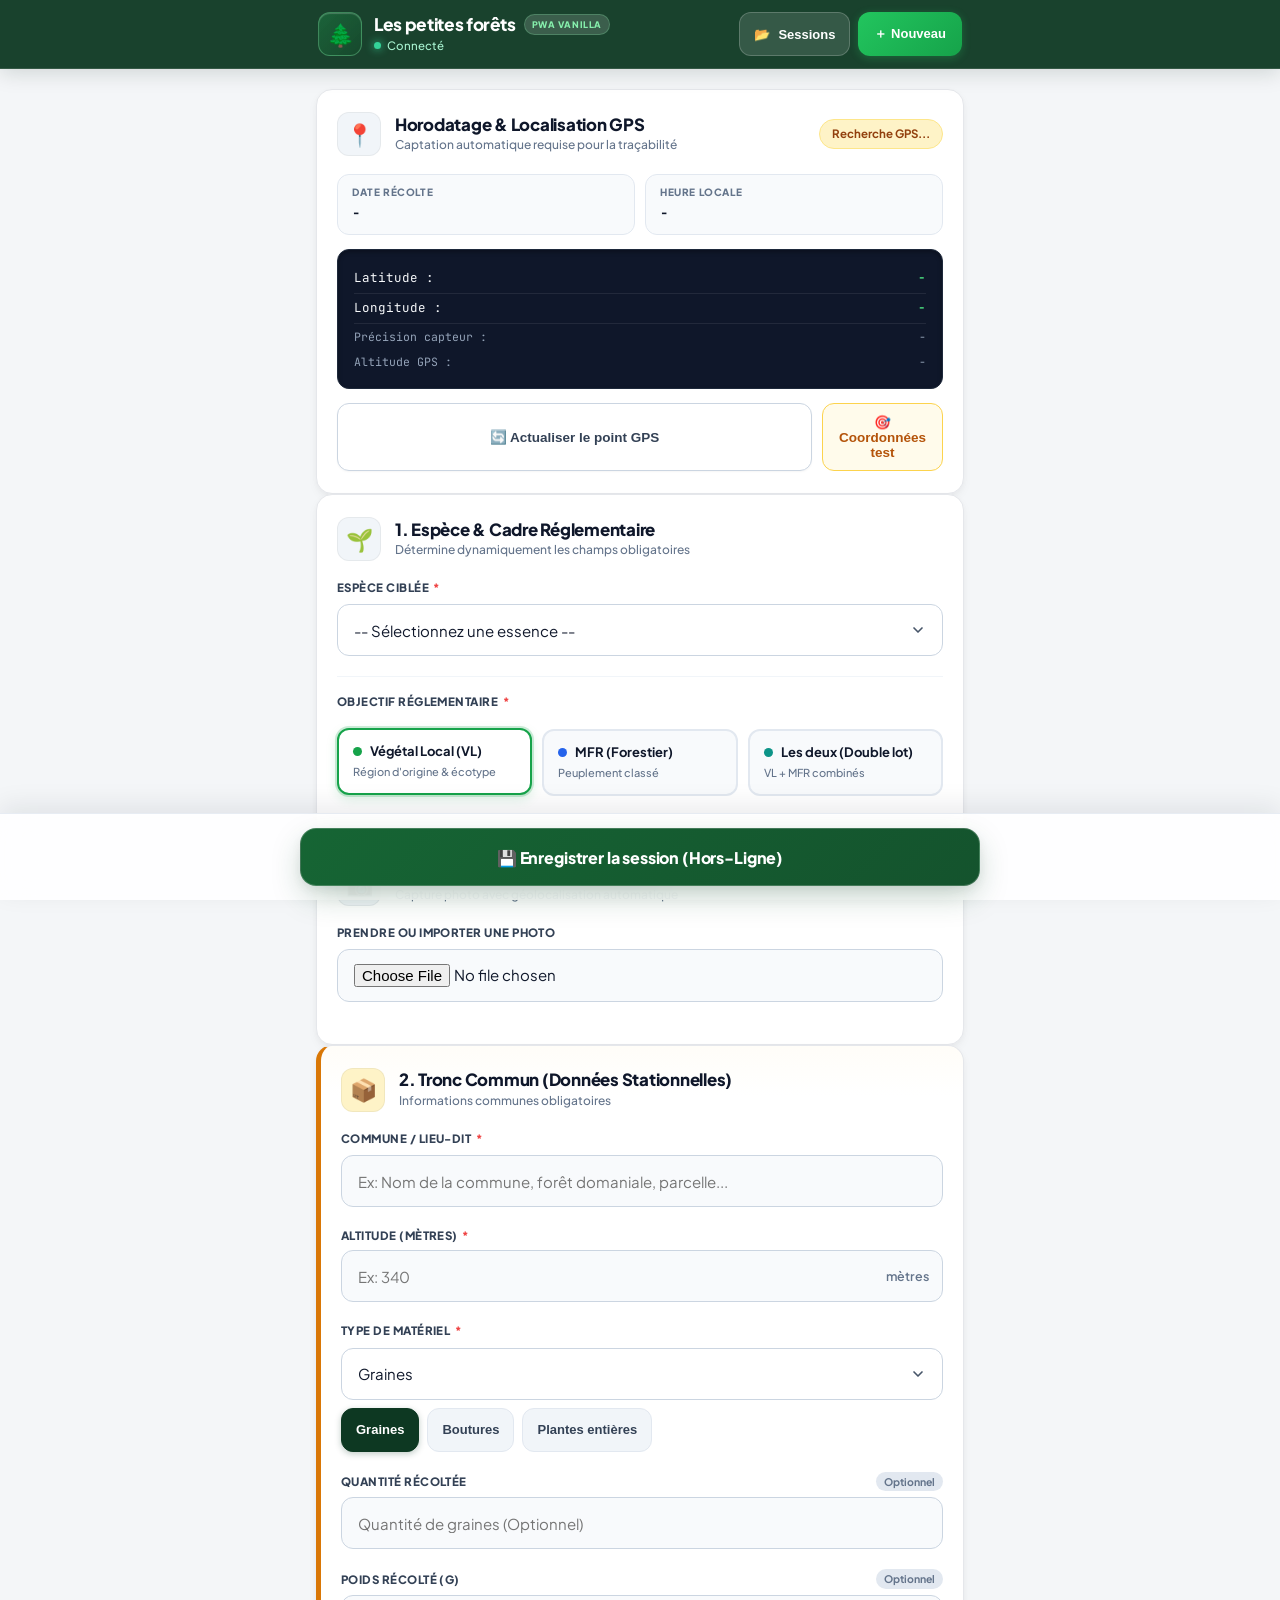
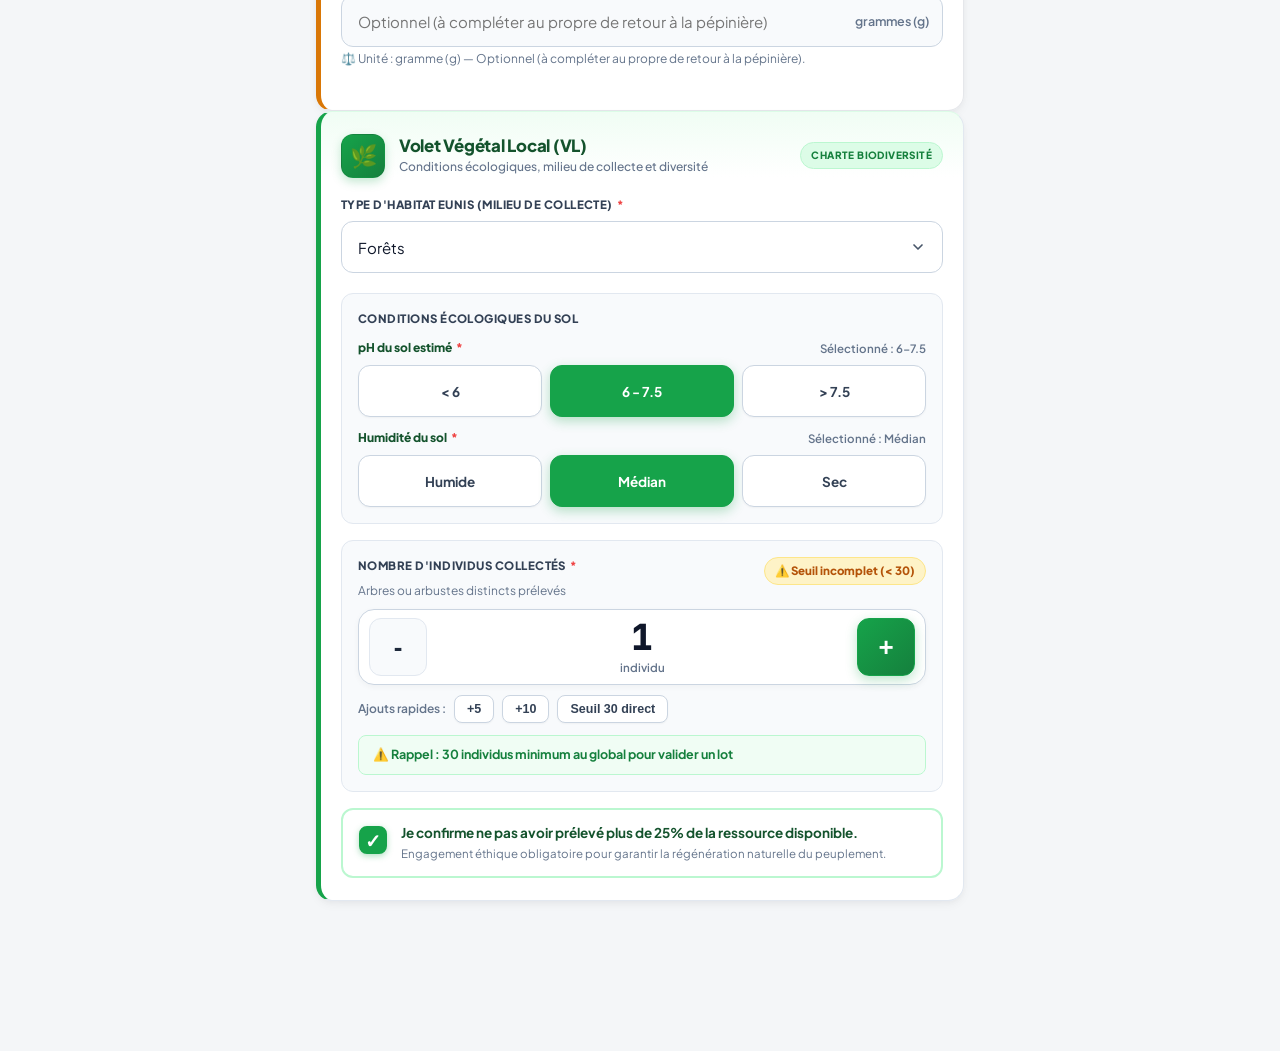
==== index.html @ aa910972 "Update HTML structure and comments for clarity" ====
<!DOCTYPE html>
<html lang="fr">
<head>
  <meta charset="UTF-8">
  <meta name="viewport" content="width=device-width, initial-scale=1.0, maximum-scale=1.0, user-scalable=no, viewport-fit=cover">
  <title>Les petites forêts PWA - Végétal Local & MFR</title>
  <meta name="description" content="Application mobile de collecte terrain de semences forestières et bocagères hors-ligne (Végétal Local & MFR).">
  <meta name="theme-color" content="#1b4332">
  <link rel="stylesheet" href="./style.css">
</head>
<body>

  <!-- EN-TÊTE PRINCIPAL (STICKY) -->
  <header class="app-header">
    <div class="header-inner">
      <div class="brand">
        <div class="brand-icon">🌲</div>
        <div>
          <div class="brand-title-row">
            <h1>Les petites forêts</h1>
            <span class="badge-pwa">PWA Vanilla</span>
          </div>
          <div class="network-status" id="network-status">
            <span class="status-dot online" id="network-dot"></span>
            <span id="network-text">Connecté</span>
          </div>
        </div>
      </div>

      <div class="header-actions">
        <button type="button" id="btn-open-history" class="btn-subtle" title="Consulter les sessions enregistrées">
          📂 <span class="hide-mobile">Sessions</span>
          <span id="sessions-counter" class="badge-counter" style="display: none;">0</span>
        </button>
        <button type="button" id="btn-new-session" class="btn-primary-small">
          ＋ Nouveau
        </button>
      </div>
    </div>
  </header>

  <!-- CONTENEUR PRINCIPAL -->
  <main class="container">

    <!-- ALERTE VERTE DE SUCCÈS -->
    <div id="success-banner" class="alert-success" style="display: none;" role="alert">
      <div class="alert-icon">✓</div>
      <div class="alert-body">
        <div class="alert-header-row">
          <h3>Session enregistrée localement. Synchronisation en attente.</h3>
          <button type="button" id="btn-dismiss-alert" class="btn-icon-close" aria-label="Fermer l'alerte">×</button>
        </div>
        <p>Les données sont stockées hors-ligne dans le navigateur (LocalStorage).</p>
        <div class="alert-meta">
          <span id="alert-session-id" class="code-pill">REF: -</span>
          <span>💾 Stockage local</span>
          <span>⏳ File d'attente prête</span>
        </div>
        <div class="alert-buttons">
          <button type="button" id="btn-view-last-json" class="btn-secondary-white">Voir le JSON généré</button>
          <button type="button" id="btn-alert-new" class="btn-primary-white">Nouvelle session</button>
        </div>
      </div>
    </div>

    <!-- BANNIÈRE D'ERREURS DE VALIDATION -->
    <div id="error-banner" class="alert-error" style="display: none;" role="alert">
      <div class="alert-icon">⚠️</div>
      <div class="alert-body">
        <h4 id="error-title">Formulaire incomplet</h4>
        <ul id="error-list"></ul>
      </div>
    </div>

    <!-- FORMULAIRE DE COLLECTE -->
    <form id="harvest-form" novalidate>

      <!-- 1. EN-TÊTE DE SESSION & HORODATAGE GPS -->
      <section class="card">
        <div class="card-header">
          <div class="card-icon">📍</div>
          <div>
            <h2>Horodatage & Localisation GPS</h2>
            <p class="card-sub">Captation automatique requise pour la traçabilité</p>
          </div>
          <span id="gps-status-badge" class="badge-gps badge-gps-acquiring">Recherche GPS...</span>
        </div>

        <div class="date-time-grid">
          <div class="info-pill">
            <span class="label-mini">DATE RÉCOLTE</span>
            <span id="display-date" class="val-mono">-</span>
          </div>
          <div class="info-pill">
            <span class="label-mini">HEURE LOCALE</span>
            <span id="display-time" class="val-mono">-</span>
          </div>
        </div>

        <div class="gps-terminal">
          <div class="gps-row">
            <span>Latitude :</span>
            <strong id="display-lat" class="text-green">-</strong>
          </div>
          <div class="gps-row">
            <span>Longitude :</span>
            <strong id="display-lng" class="text-green">-</strong>
          </div>
          <div class="gps-row-small">
            <span>Précision capteur :</span>
            <span id="display-acc">-</span>
          </div>
          <div class="gps-row-small">
            <span>Altitude GPS :</span>
            <span id="display-alt-gps">-</span>
          </div>
        </div>

        <div class="btn-group-row">
          <button type="button" id="btn-refresh-gps" class="btn-touch btn-outline">
            🔄 Actualiser le point GPS
          </button>
          <button type="button" id="btn-simulate-gps" class="btn-touch btn-warning-soft" title="Injecter des coordonnées de test">
            🎯 Coordonnées test
          </button>
        </div>
        <p id="gps-msg" class="gps-note" style="display: none;"></p>
      </section>

      <!-- 2. SÉLECTION DE L'ESPÈCE & CADRE RÉGLEMENTAIRE -->
      <section class="card">
        <div class="card-header">
          <div class="card-icon">🌱</div>
          <div>
            <h2>1. Espèce & Cadre Réglementaire</h2>
            <p class="card-sub">Détermine dynamiquement les champs obligatoires</p>
          </div>
        </div>

        <div class="form-group">
          <label for="species-select" class="form-label">
            Espèce ciblée <span class="req">*</span>
          </label>
          <select id="species-select" class="form-control select-large">
            <option value="" disabled selected>-- Sélectionnez une essence --</option>
            <option value="Acer campestre" data-regime="both">Érable champêtre (Acer campestre)</option>
            <option value="Acer monspessulanum" data-regime="both">Érable de Montpellier (Acer monspessulanum)</option>
            <option value="Acer platanoides" data-regime="both">Érable plane (Acer platanoides)</option>
            <option value="Acer pseudoplatanus" data-regime="both">Érable sycomore (Acer pseudoplatanus)</option>
            <option value="Alnus glutinosa" data-regime="both">Aulne glutineux (Alnus glutinosa)</option>
            <option value="Carpinus betulus" data-regime="both">Charme (Carpinus betulus)</option>
            <option value="Cornus mas" data-regime="vl">Cornouiller mâle (Cornus mas)</option>
            <option value="Cornus sanguinea" data-regime="vl">Cornouiller sanguin (Cornus sanguinea)</option>
            <option value="Corylus avellana" data-regime="vl">Noisetier (Corylus avellana)</option>
            <option value="Crataegus monogyna" data-regime="vl">Aubépine à un style (Crataegus monogyna)</option>
            <option value="Euonymus europaeus" data-regime="vl">Fusain d’Europe (Euonymus europaeus)</option>
            <option value="Fagus sylvatica" data-regime="both">Hêtre (Fagus sylvatica)</option>
            <option value="Fraxinus excelsior" data-regime="both">Frêne commun (Fraxinus excelsior)</option>
            <option value="Ilex aquifolium" data-regime="vl">Houx (Ilex aquifolium)</option>
            <option value="Ligustrum vulgare" data-regime="vl">Troène (Ligustrum vulgare)</option>
            <option value="Malus sylvestris" data-regime="both">Pommier sauvage (Malus sylvestris)</option>
            <option value="Pyrus communis" data-regime="both">Poirier commun (Pyrus communis)</option>
            <option value="Prunus avium" data-regime="both">Merisier (Prunus avium)</option>
            <option value="Prunus spinosa" data-regime="vl">Prunellier (Prunus spinosa)</option>
            <option value="Quercus petraea" data-regime="both">Chêne sessile (Quercus petraea)</option>
            <option value="Quercus robur" data-regime="both">Chêne pédonculé (Quercus robur)</option>
            <option value="Rhamnus cathartica" data-regime="vl">Nerprun officinal (Rhamnus cathartica)</option>
            <option value="Ribes rubrum" data-regime="vl">Groseillier (Ribes rubrum)</option>
            <option value="Rosa canina" data-regime="vl">Rosier des chiens (Rosa canina)</option>
            <option value="Sambucus nigra" data-regime="vl">Sureau noir (Sambucus nigra)</option>
            <option value="Sorbus aucuparia" data-regime="both">Sorbier des oiseleurs (Sorbus aucuparia)</option>
            <option value="Sorbus torminalis" data-regime="both">Alisier torminal (Sorbus torminalis)</option>
            <option value="Tilia cordata" data-regime="both">Tilleul à petites feuilles (Tilia cordata)</option>
            <option value="Tilia platyphyllos" data-regime="both">Tilleul à grandes feuilles (Tilia platyphyllos)</option>
          </select>
        </div>

        <!-- Bloc radio pour l'objectif réglementaire -->
        <div class="form-group regulatory-block">
          <div class="reg-header">
            <span class="form-label">Objectif Réglementaire <span class="req">*</span></span>
            <span id="badge-locked-vl" class="badge-locked" style="display: none;">Verrouillé : VL uniquement</span>
          </div>

          <div id="notice-vl-only" class="notice-info" style="display: none;">
            ℹ️ <strong>Espèce éligible uniquement à « Végétal Local »</strong> (pas de certificat MFR).
          </div>

          <div class="radio-cards-grid">
            <label class="radio-card active" id="card-reg-vl">
              <input type="radio" name="regulatoryObjective" value="VL" checked>
              <div class="card-content">
                <div class="card-title-row">
                  <span class="dot dot-vl"></span>
                  <strong>Végétal Local (VL)</strong>
                </div>
                <span class="card-desc">Région d'origine & écotype</span>
              </div>
            </label>

            <label class="radio-card" id="card-reg-mfr">
              <input type="radio" name="regulatoryObjective" value="MFR">
              <div class="card-content">
                <div class="card-title-row">
                  <span class="dot dot-mfr"></span>
                  <strong>MFR (Forestier)</strong>
                </div>
                <span class="card-desc">Peuplement classé</span>
              </div>
            </label>

            <label class="radio-card" id="card-reg-both">
              <input type="radio" name="regulatoryObjective" value="BOTH">
              <div class="card-content">
                <div class="card-title-row">
                  <span class="dot dot-both"></span>
                  <strong>Les deux (Double lot)</strong>
                </div>
                <span class="card-desc">VL + MFR combinés</span>
              </div>
            </label>
          </div>
        </div>
      </section>

      <!-- 3. MODULE PHOTO GÉOLOCALISÉE -->
      <section class="card">
        <div class="card-header">
          <div class="card-icon">📸</div>
          <div>
            <h2>Photo de la Station / Peuplement</h2>
            <p class="card-sub">Capture photo avec géolocalisation automatique</p>
          </div>
        </div>

        <div class="form-group">
          <label for="station-photo" class="form-label">Prendre ou importer une photo</label>
          <input type="file" id="station-photo" accept="image/*" capture="environment" class="form-control">
          
          <div id="photo-preview-container" style="margin-top: 15px; display: none; text-align: center;">
            <img id="photo-preview" src="" alt="Aperçu station" style="max-width: 100%; max-height: 250px; border-radius: 8px; border: 1px solid #ccc;">
            <p id="photo-gps-info" style="font-size: 0.9rem; color: #666; margin-top: 5px;"></p>
          </div>
        </div>
      </section>

      <!-- 4. TRONC COMMUN -->
      <section class="card card-common">
        <div class="card-header">
          <div class="card-icon card-icon-amber">📦</div>
          <div>
            <h2>2. Tronc Commun (Données Stationnelles)</h2>
            <p class="card-sub">Informations communes obligatoires</p>
          </div>
        </div>

        <div class="form-group">
          <label for="input-lieudit" class="form-label" id="label-lieudit">
            Commune / Lieu-dit <span class="req">*</span>
          </label>
          <input type="text" id="input-lieudit" class="form-control" placeholder="Ex: Nom de la commune, forêt domaniale, parcelle...">
          <p id="lieudit-hint" class="field-hint" style="display: none;"></p>
        </div>

        <div class="form-group">
          <div class="label-with-action">
            <label for="input-altitude" class="form-label">
              Altitude (mètres) <span class="req">*</span>
            </label>
            <button type="button" id="btn-use-gps-alt" class="btn-text-link" style="display: none;">
              ⛰️ Utiliser altitude GPS (<span id="gps-alt-val"></span> m)
            </button>
          </div>
          <div class="input-with-unit">
            <input type="number" id="input-altitude" class="form-control" placeholder="Ex: 340">
            <span class="unit-tag">mètres</span>
          </div>
        </div>

        <div class="form-group">
          <label for="select-materiel-type" class="form-label" id="label-materiel-type">
            Type de matériel <span class="req">*</span>
          </label>
          <select id="select-materiel-type" class="form-control select-large">
            <option value="Graines" selected>Graines</option>
            <option value="Boutures">Boutures</option>
            <option value="Plantes entières">Plantes entières</option>
          </select>
          <div class="quick-chips" style="margin-top: 8px;">
            <button type="button" class="chip active chip-materiel" data-value="Graines">Graines</button>
            <button type="button" class="chip chip-materiel" data-value="Boutures">Boutures</button>
            <button type="button" class="chip chip-materiel" data-value="Plantes entières">Plantes entières</button>
          </div>
          <input type="hidden" id="input-materiel-type" value="Graines">
        </div>

        <div class="form-group">
          <div class="label-with-action">
            <label for="input-quantite" class="form-label" id="label-quantite">Quantité récoltée</label>
            <span class="badge-facultatif">Optionnel</span>
          </div>
          <input type="number" id="input-quantite" step="any" min="0" class="form-control" placeholder="Quantité de graines (Optionnel)">
        </div>

        <div class="form-group">
          <div class="label-with-action">
            <label for="input-poids-g" class="form-label" id="label-poids-g">Poids récolté (g)</label>
            <span class="badge-facultatif">Optionnel</span>
          </div>
          <div class="input-with-unit">
            <input type="number" id="input-poids-g" step="any" min="0" class="form-control" placeholder="Optionnel (à compléter au propre de retour à la pépinière)">
            <span class="unit-tag">grammes (g)</span>
          </div>
          <p class="field-hint">⚖️ Unité : gramme (g) — Optionnel (à compléter au propre de retour à la pépinière).</p>
        </div>
      </section>

      <!-- 5. VOLET VÉGÉTAL LOCAL -->
      <section id="section-vl" class="card card-vl">
        <div class="card-header">
          <div class="card-icon card-icon-vl">🌿</div>
          <div>
            <h2>Volet Végétal Local (VL)</h2>
            <p class="card-sub">Conditions écologiques, milieu de collecte et diversité</p>
          </div>
          <span class="badge-vl">Charte Biodiversité</span>
        </div>

        <div class="form-group">
          <label for="select-eunis" class="form-label">
            Type d'habitat EUNIS (Milieu de collecte) <span class="req">*</span>
          </label>
          <select id="select-eunis" class="form-control select-large">
            <option value="">-- Choisir le milieu de collecte --</option>
            <option value="Forêts" selected>Forêts</option>
            <option value="Landes">Landes</option>
            <option value="Pelouses">Pelouses</option>
            <option value="Habitats agricoles">Habitats agricoles</option>
            <option value="Prairies">Prairies</option>
            <option value="Bord de route">Bord de route</option>
            <option value="Milieu urbain">Milieu urbain</option>
          </select>
        </div>

        <div class="subcard">
          <span class="form-label">CONDITIONS ÉCOLOGIQUES DU SOL</span>

          <div class="eco-field">
            <div class="eco-header">
              <span class="sublabel">pH du sol estimé <span class="req">*</span></span>
              <span id="selected-ph-text" class="sel-text">Sélectionné : 6-7.5</span>
            </div>
            <div class="button-toggle-group" id="ph-group">
              <button type="button" class="btn-toggle" data-value="<6">&lt; 6</button>
              <button type="button" class="btn-toggle active" data-value="6-7.5">6 - 7.5</button>
              <button type="button" class="btn-toggle" data-value=">7.5">&gt; 7.5</button>
            </div>
            <input type="hidden" id="input-ph" value="6-7.5">
          </div>

          <div class="eco-field">
            <div class="eco-header">
              <span class="sublabel">Humidité du sol <span class="req">*</span></span>
              <span id="selected-hum-text" class="sel-text">Sélectionné : Médian</span>
            </div>
            <div class="button-toggle-group" id="humidity-group">
              <button type="button" class="btn-toggle" data-value="Humide">Humide</button>
              <button type="button" class="btn-toggle active" data-value="Médian">Médian</button>
              <button type="button" class="btn-toggle" data-value="Sec">Sec</button>
            </div>
            <input type="hidden" id="input-humidity" value="Médian">
          </div>
        </div>

        <div class="subcard">
          <div class="counter-header">
            <div>
              <span class="form-label">Nombre d'individus collectés <span class="req">*</span></span>
              <p class="field-hint">Arbres ou arbustes distincts prélevés</p>
            </div>
            <span id="badge-seuil" class="badge-threshold invalid">⚠️ Seuil incomplet (&lt; 30)</span>
          </div>

          <div class="stepper-box">
            <button type="button" id="btn-minus-ind" class="btn-stepper" aria-label="Diminuer">-</button>
            <div class="stepper-value">
              <span id="val-individus" class="counter-num">1</span>
              <span id="label-individus" class="counter-label">individu</span>
            </div>
            <button type="button" id="btn-plus-ind" class="btn-stepper btn-stepper-plus" aria-label="Augmenter">+</button>
          </div>
          <input type="hidden" id="input-individus" value="1">

          <div class="quick-add-row">
            <span>Ajouts rapides :</span>
            <button type="button" class="btn-chip" id="btn-add-5">+5</button>
            <button type="button" class="btn-chip" id="btn-add-10">+10</button>
            <button type="button" class="btn-chip" id="btn-set-30">Seuil 30 direct</button>
          </div>

          <div class="reminder-box">
            ⚠️ <strong>Rappel : 30 individus minimum au global pour valider un lot</strong>
          </div>
        </div>

        <div class="checkbox-card" id="checkbox-25-container">
          <label class="custom-checkbox">
            <input type="checkbox" id="chk-25" checked>
            <span class="checkbox-box"></span>
            <span class="checkbox-text">
              <strong>Je confirme ne pas avoir prélevé plus de 25% de la ressource disponible.</strong>
              <small>Engagement éthique obligatoire pour garantir la régénération naturelle du peuplement.</small>
            </span>
          </label>
        </div>
      </section>

      <!-- 6. VOLET MFR -->
      <section id="section-mfr" class="card card-mfr" style="display: none;">
        <div class="card-header">
          <div class="card-icon card-icon-mfr">🌲</div>
          <div>
            <h2>Volet MFR (Matériel Forestier de Reproduction)</h2>
            <p class="card-sub">Code forestier et peuplements classés</p>
          </div>
          <span class="badge-mfr">Code Forestier</span>
        </div>

        <div class="form-group">
          <div class="label-with-action">
            <span class="form-label">Catégorie MFR officielle <span class="req">*</span></span>
            <span id="selected-mfr-text" class="sel-text">Sélectionné : Identifiée</span>
          </div>

          <div class="mfr-cards-grid" id="mfr-category-group">
            <button type="button" class="mfr-btn active" data-value="Identifiée">
              <strong>Identifiée</strong>
              <small>Peuplement délimité</small>
            </button>
            <button type="button" class="mfr-btn" data-value="Sélectionnée">
              <strong>Sélectionnée</strong>
              <small>Phénotype supérieur</small>
            </button>
            <button type="button" class="mfr-btn" data-value="Qualifiée">
              <strong>Qualifiée</strong>
              <small>Verger à graines</small>
            </button>
            <button type="button" class="mfr-btn" data-value="Testée">
              <strong>Testée</strong>
              <small>Supériorité prouvée</small>
            </button>
          </div>
          <input type="hidden" id="input-mfr-cat" value="Identifiée">
        </div>

        <div class="form-group">
          <div class="label-with-action">
            <label for="input-peuplement" class="form-label">
              Code du peuplement de base <span class="req">*</span>
            </label>
            <span class="field-hint">Format type : FR-XX-YY</span>
          </div>
          <input type="text" id="input-peuplement" class="form-control font-mono uppercase" placeholder="ex: FR-NOR-01, FR-BRE-02" value="FR-NOR-01">
          <div class="quick-add-row" style="margin-top: 6px;">
            <span>Exemples rapides :</span>
            <button type="button" class="btn-chip chip-code" data-code="FR-NOR-01">FR-NOR-01</button>
            <button type="button" class="btn-chip chip-code" data-code="FR-BFC-04">FR-BFC-04</button>
            <button type="button" class="btn-chip chip-code" data-code="FR-ARA-02">FR-ARA-02</button>
          </div>
        </div>
      </section>

    </form>
  </main>

  <!-- BARRE FLOTTANTE -->
  <footer class="floating-bar">
    <div class="floating-bar-inner">
      <button type="button" id="btn-save-session" class="btn-save-floating">
        💾 Enregistrer la session (Hors-Ligne)
      </button>
    </div>
  </footer>

  <!-- MODAL / TIROIR DE CONSULTATION DES SESSIONS LOCALES -->
  <div id="drawer-sessions" class="modal-backdrop" style="display: none;">
    <div class="modal-card">
      <div class="modal-header">
        <div class="modal-header-title">
          <span class="modal-icon">📂</span>
          <div>
            <h3>Sessions Hors-Ligne Enregistrées (<span id="modal-sessions-count">0</span>)</h3>
            <p>Stockées dans le LocalStorage de ce navigateur</p>
          </div>
        </div>
        <button type="button" id="btn-close-drawer" class="btn-icon-close">×</button>
      </div>

      <div class="modal-body" id="sessions-list-container">
        <!-- Rempli dynamiquement par app.js -->
      </div>

      <!-- Inspecteur JSON intégré -->
      <div id="json-viewer-box" class="json-inspector" style="display: none;">
        <div class="json-header">
          <strong id="json-title">JSON Structuré</strong>
          <div class="json-actions">
            <button type="button" id="btn-copy-json" class="btn-small">📋 Copier</button>
            <button type="button" id="btn-download-json" class="btn-small btn-primary-mini">⬇️ Télécharger .json</button>
            <button type="button" id="btn-close-json" class="btn-small">Fermer JSON</button>
          </div>
        </div>
        <pre id="json-content"></pre>
      </div>

      <div class="modal-footer">
        <button type="button" id="btn-export-all" class="btn-secondary-action">Tout exporter (.json)</button>
        <button type="button" id="btn-drawer-ok" class="btn-primary-action">Fermer</button>
      </div>
    </div>
  </div>

  <!-- LIEN VERS LE FICHIER JAVASCRIPT (doit s'appeler app.js) -->
  <script src="./app.js"></script>
</body>
</html>
---- style.css ----
/* ==========================================================================
   LES PETITES FORÊTS - DESIGN SYSTEM MOBILE-FIRST (PREMIUM MATERIAL & iOS)
   Conception Lead UX/UI pour usage terrain / ergonomie gros doigts / gants
   ========================================================================== */

@import url('https://fonts.googleapis.com/css2?family=Plus+Jakarta+Sans:wght@400;500;600;700;800&family=JetBrains+Mono:wght@500;600;700&display=swap');

:root {
  /* Palette principale : Vert Forêt Moderne */
  --forest-950: #062316;
  --forest-900: #0d3822;
  --forest-800: #14532d;
  --forest-700: #166534;
  --forest-600: #15803d;
  --forest-500: #22c55e;
  --forest-100: #dcfce7;
  --forest-50:  #f0fdf4;

  /* Végétal Local (Vert Nature / Prairial) */
  --vl-accent:  #16a34a;
  --vl-bg-subtle: #f0fdf4;
  --vl-border: #bbf7d0;
  --vl-text: #14532d;

  /* MFR (Bleu Forêt / Sylvicole) */
  --mfr-accent: #2563eb;
  --mfr-bg-subtle: #eff6ff;
  --mfr-border: #bfdbfe;
  --mfr-text: #1e40af;

  /* Tronc Commun (Terre & Ambre) */
  --amber-accent: #d97706;
  --amber-bg: #fffbeb;
  --amber-border: #fde68a;
  --amber-text: #92400e;

  /* Neutres d'interface (Fond moderne #f4f6f8) */
  --bg-app: #f4f6f8;
  --surface-card: #ffffff;
  --border-card: #e5e7eb;
  --border-input: #d1d5db;
  
  --text-main: #0f172a;
  --text-muted: #64748b;
  --text-sub: #475569;

  --danger: #ef4444;
  --danger-bg: #fef2f2;
  --danger-border: #fecaca;

  /* Typographie & Formes */
  --font-sans: 'Plus Jakarta Sans', -apple-system, BlinkMacSystemFont, "Segoe UI", Roboto, sans-serif;
  --font-mono: 'JetBrains Mono', SFMono-Regular, Menlo, Monaco, Consolas, monospace;
  
  --radius-sm: 8px;
  --radius-md: 12px;
  --radius-card: 16px;
  --radius-pill: 9999px;

  /* Ombres diffuses iOS / Material Elevation */
  --shadow-subtle: 0 1px 3px rgba(15, 23, 42, 0.04), 0 1px 2px rgba(15, 23, 42, 0.02);
  --shadow-card: 0 4px 12px -2px rgba(15, 23, 42, 0.06), 0 2px 6px -1px rgba(15, 23, 42, 0.03);
  --shadow-card-hover: 0 8px 24px -4px rgba(15, 23, 42, 0.08), 0 4px 8px -2px rgba(15, 23, 42, 0.04);
  --shadow-float: 0 12px 32px -4px rgba(20, 83, 45, 0.28), 0 4px 12px -2px rgba(15, 23, 42, 0.08);
}

/* RESET & STRUCTURE GLOBALE */
* {
  box-sizing: border-box;
  margin: 0;
  padding: 0;
  -webkit-tap-highlight-color: transparent;
}

html {
  font-size: 16px;
  scroll-behavior: smooth;
}

body {
  font-family: var(--font-sans);
  background-color: var(--bg-app);
  color: var(--text-main);
  line-height: 1.5;
  padding-bottom: 130px;
  -webkit-font-smoothing: antialiased;
  -moz-osx-font-smoothing: grayscale;
}

/* EN-TÊTE PRINCIPAL (APP BAR) */
.app-header {
  position: sticky;
  top: 0;
  z-index: 50;
  background: rgba(13, 56, 34, 0.95);
  backdrop-filter: blur(12px);
  -webkit-backdrop-filter: blur(12px);
  border-bottom: 1px solid rgba(255, 255, 255, 0.12);
  box-shadow: 0 4px 20px rgba(6, 35, 22, 0.15);
}

.header-inner {
  max-width: 680px;
  margin: 0 auto;
  padding: 12px 18px;
  display: flex;
  align-items: center;
  justify-content: space-between;
  gap: 12px;
}

.brand {
  display: flex;
  align-items: center;
  gap: 12px;
}

.brand-icon {
  width: 44px;
  height: 44px;
  background: linear-gradient(135deg, rgba(34, 197, 94, 0.25) 0%, rgba(20, 83, 45, 0.4) 100%);
  border: 1px solid rgba(134, 239, 172, 0.35);
  border-radius: var(--radius-md);
  display: flex;
  align-items: center;
  justify-content: center;
  font-size: 22px;
  box-shadow: inset 0 1px 1px rgba(255, 255, 255, 0.2);
}

.brand-title-row {
  display: flex;
  align-items: center;
  gap: 8px;
}

.brand h1 {
  font-size: 1.08rem;
  font-weight: 800;
  letter-spacing: -0.02em;
  color: #ffffff;
  line-height: 1.2;
}

.badge-pwa {
  font-size: 9px;
  font-weight: 800;
  letter-spacing: 0.06em;
  text-transform: uppercase;
  background: rgba(255, 255, 255, 0.15);
  color: #86efac;
  padding: 3px 7px;
  border-radius: var(--radius-pill);
  border: 1px solid rgba(134, 239, 172, 0.25);
}

.network-status {
  display: flex;
  align-items: center;
  gap: 6px;
  font-size: 11.5px;
  font-weight: 500;
  color: #a7f3d0;
  margin-top: 2px;
}

.status-dot {
  width: 7px;
  height: 7px;
  border-radius: 50%;
  display: inline-block;
}

.status-dot.online {
  background: #34d399;
  box-shadow: 0 0 8px #34d399;
}

.status-dot.offline {
  background: #f59e0b;
  box-shadow: 0 0 8px #f59e0b;
}

.header-actions {
  display: flex;
  align-items: center;
  gap: 8px;
}

.btn-subtle {
  background: rgba(255, 255, 255, 0.12);
  border: 1px solid rgba(255, 255, 255, 0.2);
  color: #ffffff;
  padding: 8px 14px;
  border-radius: var(--radius-md);
  font-size: 13px;
  font-weight: 600;
  cursor: pointer;
  display: flex;
  align-items: center;
  gap: 8px;
  min-height: 44px;
  transition: all 0.2s cubic-bezier(0.16, 1, 0.3, 1);
}

.btn-subtle:active {
  background: rgba(255, 255, 255, 0.22);
  transform: scale(0.96);
}

.badge-counter {
  background: #22c55e;
  color: #052e16;
  font-size: 11px;
  font-weight: 800;
  padding: 1px 7px;
  border-radius: var(--radius-pill);
  box-shadow: 0 2px 4px rgba(0, 0, 0, 0.1);
}

.btn-primary-small {
  background: linear-gradient(135deg, #22c55e 0%, #16a34a 100%);
  color: #ffffff;
  border: none;
  padding: 8px 16px;
  border-radius: var(--radius-md);
  font-size: 13px;
  font-weight: 700;
  cursor: pointer;
  min-height: 44px;
  box-shadow: 0 2px 8px rgba(34, 197, 94, 0.3);
  transition: all 0.2s cubic-bezier(0.16, 1, 0.3, 1);
}

.btn-primary-small:active {
  transform: scale(0.96);
  filter: brightness(0.92);
}

/* CONTENEUR ET CARTES */
.container {
  max-width: 680px;
  margin: 20px auto;
  padding: 0 16px;
  display: flex;
  flex-direction: column;
  gap: 18px;
}

.card {
  background: var(--surface-card);
  border-radius: var(--radius-card);
  padding: 22px 20px;
  border: 1px solid var(--border-card);
  box-shadow: var(--shadow-card);
  transition: transform 0.2s ease, box-shadow 0.2s ease;
  position: relative;
  overflow: hidden;
}

.card-header {
  display: flex;
  align-items: center;
  gap: 14px;
  margin-bottom: 18px;
  position: relative;
}

.card-icon {
  width: 44px;
  height: 44px;
  border-radius: var(--radius-md);
  background: #f1f5f9;
  display: flex;
  align-items: center;
  justify-content: center;
  font-size: 22px;
  flex-shrink: 0;
  border: 1px solid rgba(0, 0, 0, 0.05);
}

.card-icon-amber {
  background: #fef3c7;
  color: #b45309;
}

.card-icon-vl {
  background: linear-gradient(135deg, #16a34a 0%, #15803d 100%);
  color: #ffffff;
  box-shadow: 0 4px 10px rgba(22, 163, 74, 0.25);
}

.card-icon-mfr {
  background: linear-gradient(135deg, #2563eb 0%, #1d4ed8 100%);
  color: #ffffff;
  box-shadow: 0 4px 10px rgba(37, 99, 235, 0.25);
}

.card h2 {
  font-size: 1.05rem;
  font-weight: 800;
  letter-spacing: -0.015em;
  color: var(--text-main);
  line-height: 1.25;
}

.card-sub {
  font-size: 12px;
  color: var(--text-muted);
  margin-top: 2px;
  font-weight: 500;
}

/* DIFFÉRENCIATION MÉTIER DES CARTES */
.card-common {
  border-left: 5px solid var(--amber-accent);
  background: linear-gradient(180deg, #fffdf8 0%, #ffffff 50px);
}

.card-vl {
  border-left: 5px solid var(--vl-accent);
  background: linear-gradient(180deg, #f0fdf4 0%, #ffffff 65px);
  border-top-color: #dcfce7;
  border-right-color: #e2e8f0;
  border-bottom-color: #e2e8f0;
}

.card-vl .card-header h2 {
  color: #14532d;
}

.badge-vl {
  margin-left: auto;
  font-size: 10px;
  font-weight: 800;
  letter-spacing: 0.04em;
  text-transform: uppercase;
  background: #dcfce7;
  color: #15803d;
  padding: 5px 10px;
  border-radius: var(--radius-pill);
  border: 1px solid #bbf7d0;
}

.card-mfr {
  border-left: 5px solid var(--mfr-accent);
  background: linear-gradient(180deg, #eff6ff 0%, #ffffff 65px);
  border-top-color: #dbeafe;
  border-right-color: #e2e8f0;
  border-bottom-color: #e2e8f0;
}

.card-mfr .card-header h2 {
  color: #1e3a8a;
}

.badge-mfr {
  margin-left: auto;
  font-size: 10px;
  font-weight: 800;
  letter-spacing: 0.04em;
  text-transform: uppercase;
  background: #dbeafe;
  color: #1d4ed8;
  padding: 5px 10px;
  border-radius: var(--radius-pill);
  border: 1px solid #bfdbfe;
}

/* GPS & HORODATAGE */
.badge-gps {
  margin-left: auto;
  font-size: 11.5px;
  font-weight: 700;
  padding: 5px 12px;
  border-radius: var(--radius-pill);
  display: inline-flex;
  align-items: center;
  gap: 5px;
}

.badge-gps-acquiring {
  background: #fef3c7;
  color: #92400e;
  border: 1px solid #fde68a;
}

.badge-gps-ok {
  background: #dcfce7;
  color: #166534;
  border: 1px solid #86efac;
}

.badge-gps-err {
  background: #fee2e2;
  color: #b91c1c;
  border: 1px solid #fca5a5;
}

.date-time-grid {
  display: grid;
  grid-template-columns: 1fr 1fr;
  gap: 10px;
  margin-bottom: 14px;
}

.info-pill {
  background: #f8fafc;
  border: 1px solid #e2e8f0;
  padding: 10px 14px;
  border-radius: var(--radius-md);
  display: flex;
  flex-direction: column;
}

.label-mini {
  font-size: 10px;
  font-weight: 800;
  letter-spacing: 0.06em;
  color: var(--text-muted);
  text-transform: uppercase;
}

.val-mono {
  font-family: var(--font-mono);
  font-size: 14px;
  font-weight: 700;
  color: var(--text-main);
  margin-top: 3px;
}

.gps-terminal {
  background: #0f172a;
  color: #f8fafc;
  border-radius: var(--radius-md);
  padding: 14px 16px;
  font-family: var(--font-mono);
  font-size: 12.5px;
  margin-bottom: 14px;
  box-shadow: inset 0 2px 4px rgba(0, 0, 0, 0.3);
  border: 1px solid #1e293b;
}

.gps-row {
  display: flex;
  justify-content: space-between;
  align-items: center;
  padding: 5px 0;
  border-bottom: 1px solid rgba(255, 255, 255, 0.08);
}

.gps-row-small {
  display: flex;
  justify-content: space-between;
  align-items: center;
  padding: 4px 0;
  font-size: 11.5px;
  color: #94a3b8;
}

.text-green {
  color: #4ade80;
  font-weight: 700;
}

.btn-group-row {
  display: flex;
  gap: 10px;
  flex-wrap: wrap;
}

.btn-touch {
  flex: 1;
  min-height: 50px;
  border-radius: var(--radius-md);
  font-size: 13.5px;
  font-weight: 700;
  cursor: pointer;
  display: inline-flex;
  align-items: center;
  justify-content: center;
  gap: 8px;
  padding: 10px 16px;
  transition: all 0.15s ease;
}

.btn-outline {
  background: #ffffff;
  border: 1.5px solid #cbd5e1;
  color: #334155;
  box-shadow: 0 1px 2px rgba(0, 0, 0, 0.04);
}

.btn-outline:active {
  background: #f1f5f9;
  transform: scale(0.97);
}

.btn-warning-soft {
  background: #fffbeb;
  border: 1.5px solid #fcd34d;
  color: #b45309;
  flex-grow: 0;
}

.btn-warning-soft:active {
  background: #fef3c7;
  transform: scale(0.97);
}

.gps-note {
  font-size: 12px;
  margin-top: 10px;
  color: #92400e;
  background: #fffbeb;
  padding: 8px 12px;
  border-radius: var(--radius-sm);
  border: 1px solid #fde68a;
  line-height: 1.4;
}

/* CHAMPS DE FORMULAIRE (>= 50px) */
.form-group {
  margin-bottom: 20px;
}

.form-label {
  display: block;
  font-size: 11.5px;
  font-weight: 800;
  text-transform: uppercase;
  letter-spacing: 0.04em;
  color: #334155;
  margin-bottom: 8px;
}

.req {
  color: var(--danger);
  margin-left: 2px;
}

.form-control {
  width: 100%;
  padding: 14px 16px;
  font-size: 15px;
  font-family: var(--font-sans);
  border-radius: var(--radius-md);
  border: 1.5px solid #cbd5e1;
  background: #f8fafc;
  color: var(--text-main);
  min-height: 52px;
  transition: all 0.2s ease;
  -webkit-appearance: none;
  appearance: none;
}

.form-control:focus {
  outline: none;
  background: #ffffff;
  border-color: var(--vl-accent);
  box-shadow: 0 0 0 4px rgba(22, 163, 74, 0.14);
}

.select-large {
  cursor: pointer;
  background-color: #ffffff;
  background-image: url("data:image/svg+xml,%3Csvg xmlns='http://www.w3.org/2000/svg' width='16' height='16' viewBox='0 0 24 24' fill='none' stroke='%23475569' stroke-width='2.5' stroke-linecap='round' stroke-linejoin='round'%3E%3Cpath d='m6 9 6 6 6-6'/%3E%3C/svg%3E");
  background-repeat: no-repeat;
  background-position: right 16px center;
  padding-right: 44px;
}

.input-with-unit {
  position: relative;
}

.input-with-unit input {
  padding-right: 74px;
}

.unit-tag {
  position: absolute;
  right: 14px;
  top: 50%;
  transform: translateY(-50%);
  font-size: 12.5px;
  color: #64748b;
  font-weight: 600;
  pointer-events: none;
}

.label-with-action {
  display: flex;
  justify-content: space-between;
  align-items: center;
  margin-bottom: 6px;
}

.label-with-action .form-label {
  margin-bottom: 0;
}

.btn-text-link {
  background: none;
  border: none;
  color: var(--vl-accent);
  font-size: 12px;
  font-weight: 700;
  cursor: pointer;
  padding: 2px 4px;
}

.badge-facultatif {
  font-size: 10.5px;
  font-weight: 700;
  color: #64748b;
  background: #e2e8f0;
  padding: 2px 8px;
  border-radius: var(--radius-pill);
}

.field-hint {
  font-size: 12px;
  color: #64748b;
  margin-top: 4px;
  line-height: 1.4;
}

.optional-box {
  background: #fdfdfd;
  border: 1px dashed #cbd5e1;
  border-radius: var(--radius-md);
  padding: 14px;
}

.optional-header {
  display: flex;
  justify-content: space-between;
  align-items: flex-start;
  margin-bottom: 10px;
  gap: 10px;
}

.badge-optional {
  font-size: 10.5px;
  font-weight: 700;
  color: #92400e;
  background: #fef3c7;
  padding: 3px 8px;
  border-radius: var(--radius-pill);
  white-space: nowrap;
}

.quick-chips {
  display: flex;
  flex-wrap: wrap;
  gap: 8px;
  margin-top: 10px;
}

.chip {
  background: #f1f5f9;
  border: 1.5px solid #e2e8f0;
  color: #334155;
  font-size: 13px;
  font-weight: 600;
  padding: 10px 14px;
  border-radius: var(--radius-md);
  cursor: pointer;
  min-height: 44px;
  transition: all 0.15s ease;
}

.chip:active {
  transform: scale(0.96);
}

.chip.active {
  background: var(--forest-900);
  color: #ffffff;
  border-color: var(--forest-900);
  box-shadow: 0 2px 6px rgba(13, 56, 34, 0.25);
}

/* CARTES D'OBJECTIF RÉGLEMENTAIRE */
.regulatory-block {
  padding-top: 16px;
  border-top: 1px solid #f1f5f9;
}

.reg-header {
  display: flex;
  justify-content: space-between;
  align-items: center;
  margin-bottom: 10px;
}

.badge-locked {
  font-size: 10.5px;
  font-weight: 800;
  color: var(--vl-text);
  background: #dcfce7;
  padding: 3px 10px;
  border-radius: var(--radius-pill);
  border: 1px solid #86efac;
}

.notice-info {
  background: #f0fdf4;
  border: 1px solid #bbf7d0;
  color: #166534;
  padding: 10px 14px;
  border-radius: var(--radius-md);
  font-size: 12.5px;
  margin-bottom: 12px;
  line-height: 1.4;
}

.radio-cards-grid {
  display: grid;
  grid-template-columns: 1fr;
  gap: 10px;
}

@media (min-width: 520px) {
  .radio-cards-grid {
    grid-template-columns: repeat(3, 1fr);
  }
}

.radio-card {
  border: 2px solid #e2e8f0;
  border-radius: var(--radius-md);
  padding: 12px 14px;
  background: #f8fafc;
  cursor: pointer;
  display: flex;
  align-items: center;
  gap: 10px;
  min-height: 62px;
  transition: all 0.2s cubic-bezier(0.16, 1, 0.3, 1);
}

.radio-card input {
  display: none;
}

.radio-card.active {
  background: #ffffff;
  border-color: var(--vl-accent);
  box-shadow: 0 4px 12px rgba(22, 163, 74, 0.15), 0 0 0 2px rgba(22, 163, 74, 0.2);
  transform: translateY(-1px);
}

.radio-card.disabled {
  opacity: 0.35;
  cursor: not-allowed;
  pointer-events: none;
}

.card-title-row {
  display: flex;
  align-items: center;
  gap: 8px;
  font-size: 13px;
  font-weight: 700;
}

.dot {
  width: 9px;
  height: 9px;
  border-radius: 50%;
  display: inline-block;
  flex-shrink: 0;
}

.dot-vl { background: var(--vl-accent); }
.dot-mfr { background: var(--mfr-accent); }
.dot-both { background: #0d9488; }

.card-desc {
  display: block;
  font-size: 11px;
  color: var(--text-muted);
  margin-top: 3px;
  font-weight: 500;
}

/* BOUTONS TACTILES */
.button-toggle-group {
  display: grid;
  grid-template-columns: repeat(3, 1fr);
  gap: 8px;
}

.btn-toggle {
  min-height: 52px;
  border-radius: var(--radius-md);
  border: 1.5px solid #cbd5e1;
  background: #ffffff;
  color: #334155;
  font-family: var(--font-sans);
  font-size: 13.5px;
  font-weight: 700;
  cursor: pointer;
  transition: all 0.15s ease;
  display: flex;
  align-items: center;
  justify-content: center;
  box-shadow: 0 1px 2px rgba(0, 0, 0, 0.04);
}

.btn-toggle:active {
  transform: scale(0.96);
}

.btn-toggle.active {
  background: #0f172a;
  color: #ffffff;
  border-color: #0f172a;
  box-shadow: 0 4px 10px rgba(15, 23, 42, 0.2);
}

.subcard {
  background: #f8fafc;
  border: 1px solid #e2e8f0;
  border-radius: var(--radius-md);
  padding: 16px;
  margin-bottom: 16px;
}

.eco-field {
  margin-top: 12px;
}

.eco-header {
  display: flex;
  justify-content: space-between;
  align-items: center;
  font-size: 12px;
  margin-bottom: 8px;
}

.sublabel {
  font-weight: 800;
  color: #14532d;
}

.sel-text {
  font-weight: 600;
  color: #64748b;
  font-size: 11.5px;
}

#ph-group .btn-toggle.active,
#humidity-group .btn-toggle.active {
  background: var(--vl-accent);
  border-color: var(--vl-accent);
  color: #ffffff;
  box-shadow: 0 4px 12px rgba(22, 163, 74, 0.3);
}

/* COMPTEUR D'INDIVIDUS TACTILE */
.counter-header {
  display: flex;
  justify-content: space-between;
  align-items: flex-start;
  margin-bottom: 10px;
}

.badge-threshold {
  font-size: 11.5px;
  font-weight: 800;
  padding: 4px 10px;
  border-radius: var(--radius-pill);
}

.badge-threshold.valid {
  background: #dcfce7;
  color: #15803d;
  border: 1px solid #86efac;
}

.badge-threshold.invalid {
  background: #fef3c7;
  color: #b45309;
  border: 1px solid #fde68a;
}

.stepper-box {
  display: flex;
  align-items: center;
  justify-content: space-between;
  gap: 14px;
  background: #ffffff;
  border: 1.5px solid #cbd5e1;
  padding: 8px 10px;
  border-radius: var(--radius-card);
  box-shadow: 0 2px 6px rgba(0, 0, 0, 0.04);
}

.btn-stepper {
  width: 58px;
  height: 58px;
  border-radius: var(--radius-md);
  border: 1.5px solid #e2e8f0;
  background: #f8fafc;
  font-size: 26px;
  font-weight: 800;
  color: #1e293b;
  cursor: pointer;
  display: flex;
  align-items: center;
  justify-content: center;
  transition: all 0.15s ease;
}

.btn-stepper:active {
  transform: scale(0.92);
  background: #e2e8f0;
}

.btn-stepper-plus {
  background: linear-gradient(135deg, #16a34a 0%, #15803d 100%);
  color: #ffffff;
  border-color: #16a34a;
  box-shadow: 0 4px 12px rgba(22, 163, 74, 0.28);
}

.btn-stepper-plus:active {
  filter: brightness(0.9);
}

.stepper-value {
  display: flex;
  flex-direction: column;
  align-items: center;
}

.counter-num {
  font-size: 36px;
  font-weight: 800;
  font-family: var(--font-mono);
  color: var(--text-main);
  line-height: 1;
}

.counter-label {
  font-size: 11.5px;
  color: var(--text-muted);
  font-weight: 600;
  margin-top: 4px;
}

.quick-add-row {
  display: flex;
  align-items: center;
  gap: 8px;
  margin-top: 10px;
  font-size: 12px;
  color: var(--text-muted);
  font-weight: 600;
}

.btn-chip {
  background: #ffffff;
  border: 1px solid #cbd5e1;
  color: #334155;
  padding: 6px 12px;
  border-radius: var(--radius-sm);
  font-size: 12.5px;
  font-weight: 700;
  cursor: pointer;
  box-shadow: 0 1px 2px rgba(0, 0, 0, 0.04);
}

.btn-chip:active {
  background: #f1f5f9;
  transform: scale(0.96);
}

.reminder-box {
  background: #f0fdf4;
  border: 1px solid #bbf7d0;
  color: #15803d;
  padding: 10px 14px;
  border-radius: var(--radius-sm);
  font-size: 12.5px;
  margin-top: 12px;
  line-height: 1.4;
}

/* CASE À COCHER 25% */
.checkbox-card {
  background: #ffffff;
  border: 2px solid #bbf7d0;
  border-radius: var(--radius-md);
  padding: 14px 16px;
  transition: all 0.2s ease;
}

.checkbox-card:hover {
  border-color: var(--vl-accent);
}

.custom-checkbox {
  display: flex;
  align-items: flex-start;
  gap: 14px;
  cursor: pointer;
}

.custom-checkbox input {
  display: none;
}

.checkbox-box {
  width: 28px;
  height: 28px;
  border: 2px solid #94a3b8;
  border-radius: 8px;
  background: #f8fafc;
  flex-shrink: 0;
  display: flex;
  align-items: center;
  justify-content: center;
  margin-top: 2px;
  transition: all 0.15s ease;
}

.custom-checkbox input:checked + .checkbox-box {
  background: var(--vl-accent);
  border-color: var(--vl-accent);
  box-shadow: 0 2px 6px rgba(22, 163, 74, 0.35);
}

.custom-checkbox input:checked + .checkbox-box::after {
  content: "✓";
  color: #ffffff;
  font-size: 19px;
  font-weight: 900;
}

.checkbox-text strong {
  display: block;
  font-size: 13.5px;
  color: #14532d;
  line-height: 1.35;
}

.checkbox-text small {
  display: block;
  font-size: 11.5px;
  color: var(--text-muted);
  margin-top: 4px;
  line-height: 1.4;
}

/* SECTION MFR */
.mfr-cards-grid {
  display: grid;
  grid-template-columns: repeat(2, 1fr);
  gap: 10px;
}

@media (min-width: 520px) {
  .mfr-cards-grid {
    grid-template-columns: repeat(4, 1fr);
  }
}

.mfr-btn {
  background: #ffffff;
  border: 1.5px solid #cbd5e1;
  border-radius: var(--radius-md);
  padding: 12px 10px;
  text-align: left;
  cursor: pointer;
  min-height: 64px;
  display: flex;
  flex-direction: column;
  justify-content: space-between;
  transition: all 0.15s ease;
}

.mfr-btn strong {
  font-size: 13px;
  color: #1e3a8a;
  font-weight: 700;
}

.mfr-btn small {
  font-size: 10.5px;
  color: #64748b;
  margin-top: 4px;
}

.mfr-btn:active {
  transform: scale(0.96);
}

.mfr-btn.active {
  background: var(--mfr-accent);
  border-color: var(--mfr-accent);
  color: #ffffff;
  box-shadow: 0 4px 12px rgba(37, 99, 235, 0.3);
}

.mfr-btn.active strong,
.mfr-btn.active small {
  color: #ffffff;
}

.chip-code {
  font-family: var(--font-mono);
  font-weight: 700;
  color: #1d4ed8;
  background: #eff6ff;
  border-color: #bfdbfe;
}

.font-mono {
  font-family: var(--font-mono);
}

.uppercase {
  text-transform: uppercase;
}

/* ALERTES & FEEDBACK */
.alert-success {
  background: linear-gradient(135deg, #15803d 0%, #166534 100%);
  color: #ffffff;
  border: 1.5px solid #86efac;
  border-radius: var(--radius-card);
  padding: 18px 20px;
  display: flex;
  gap: 14px;
  box-shadow: 0 10px 25px -4px rgba(22, 101, 52, 0.35);
  animation: slideDown 0.3s cubic-bezier(0.16, 1, 0.3, 1);
}

@keyframes slideDown {
  from { opacity: 0; transform: translateY(-12px); }
  to { opacity: 1; transform: translateY(0); }
}

.alert-icon {
  width: 36px;
  height: 36px;
  background: rgba(255, 255, 255, 0.2);
  border-radius: 50%;
  display: flex;
  align-items: center;
  justify-content: center;
  font-size: 18px;
  font-weight: 900;
  flex-shrink: 0;
  border: 1px solid rgba(255, 255, 255, 0.3);
}

.alert-body {
  flex: 1;
}

.alert-header-row {
  display: flex;
  justify-content: space-between;
  align-items: flex-start;
  gap: 8px;
}

.alert-success h3 {
  font-size: 15px;
  font-weight: 800;
  line-height: 1.3;
  color: #ffffff;
}

.alert-success p {
  font-size: 12.5px;
  color: #bbf7d0;
  margin-top: 4px;
}

.btn-icon-close {
  background: none;
  border: none;
  color: rgba(255, 255, 255, 0.7);
  font-size: 24px;
  cursor: pointer;
  line-height: 1;
  padding: 0 4px;
}

.btn-icon-close:hover {
  color: #ffffff;
}

.alert-meta {
  display: flex;
  flex-wrap: wrap;
  gap: 8px;
  margin-top: 12px;
  padding-top: 10px;
  border-top: 1px solid rgba(255, 255, 255, 0.2);
  font-size: 11.5px;
  font-weight: 500;
}

.code-pill {
  background: rgba(0, 0, 0, 0.3);
  font-family: var(--font-mono);
  padding: 3px 8px;
  border-radius: 6px;
  font-weight: 700;
}

.alert-buttons {
  display: flex;
  gap: 10px;
  margin-top: 14px;
  flex-wrap: wrap;
}

.btn-secondary-white {
  background: rgba(0, 0, 0, 0.25);
  border: 1px solid rgba(255, 255, 255, 0.4);
  color: #ffffff;
  padding: 10px 16px;
  border-radius: var(--radius-md);
  font-size: 13px;
  font-weight: 700;
  cursor: pointer;
  min-height: 44px;
}

.btn-primary-white {
  background: #ffffff;
  border: none;
  color: #14532d;
  padding: 10px 18px;
  border-radius: var(--radius-md);
  font-size: 13px;
  font-weight: 800;
  cursor: pointer;
  box-shadow: 0 2px 6px rgba(0, 0, 0, 0.15);
  min-height: 44px;
}

.alert-error {
  background: var(--danger-bg);
  border: 2px solid var(--danger-border);
  color: #991b1b;
  border-radius: var(--radius-card);
  padding: 16px 18px;
  display: flex;
  gap: 12px;
  box-shadow: 0 4px 12px rgba(239, 68, 68, 0.12);
}

.alert-error h4 {
  font-size: 14px;
  font-weight: 800;
}

.alert-error ul {
  font-size: 12.5px;
  padding-left: 20px;
  margin-top: 6px;
  line-height: 1.5;
}

/* LE BOUTON D'ENREGISTREMENT FLOTTANT FIXE */
.floating-bar {
  position: fixed;
  bottom: 0;
  left: 0;
  right: 0;
  background: rgba(255, 255, 255, 0.88);
  backdrop-filter: blur(16px);
  -webkit-backdrop-filter: blur(16px);
  border-top: 1px solid rgba(226, 232, 240, 0.8);
  padding: 14px 18px;
  padding-bottom: max(14px, env(safe-area-inset-bottom));
  z-index: 60;
  box-shadow: 0 -8px 24px rgba(15, 23, 42, 0.08);
}

.floating-bar-inner {
  max-width: 680px;
  margin: 0 auto;
}

.btn-save-floating {
  width: 100%;
  min-height: 58px;
  background: linear-gradient(135deg, var(--forest-700) 0%, var(--forest-800) 100%);
  color: #ffffff;
  border: 1px solid rgba(255, 255, 255, 0.2);
  border-radius: var(--radius-card);
  font-family: var(--font-sans);
  font-size: 16px;
  font-weight: 800;
  letter-spacing: -0.01em;
  display: flex;
  align-items: center;
  justify-content: center;
  gap: 12px;
  cursor: pointer;
  box-shadow: var(--shadow-float);
  transition: all 0.2s cubic-bezier(0.16, 1, 0.3, 1);
}

.btn-save-floating:hover {
  transform: translateY(-2px);
  box-shadow: 0 16px 36px -4px rgba(20, 83, 45, 0.38);
}

.btn-save-floating:active {
  transform: scale(0.97);
  box-shadow: 0 6px 16px -2px rgba(20, 83, 45, 0.3);
}

/* MODAL / HISTORIQUE & JSON */
.modal-backdrop {
  position: fixed;
  inset: 0;
  background: rgba(15, 23, 42, 0.65);
  backdrop-filter: blur(6px);
  -webkit-backdrop-filter: blur(6px);
  z-index: 100;
  display: flex;
  align-items: flex-end;
  justify-content: center;
  animation: fadeIn 0.2s ease-out;
}

@keyframes fadeIn {
  from { opacity: 0; }
  to { opacity: 1; }
}

@media (min-width: 600px) {
  .modal-backdrop {
    align-items: center;
    padding: 24px;
  }
}

.modal-card {
  background: #ffffff;
  width: 100%;
  max-width: 640px;
  max-height: 88vh;
  border-radius: 28px 28px 0 0;
  display: flex;
  flex-direction: column;
  overflow: hidden;
  box-shadow: 0 25px 50px -12px rgba(0, 0, 0, 0.35);
  border: 1px solid rgba(255, 255, 255, 0.2);
}

@media (min-width: 600px) {
  .modal-card {
    border-radius: 24px;
  }
}

.modal-header {
  background: var(--forest-900);
  color: #ffffff;
  padding: 16px 20px;
  display: flex;
  align-items: center;
  justify-content: space-between;
}

.modal-header-title {
  display: flex;
  align-items: center;
  gap: 12px;
}

.modal-icon {
  font-size: 22px;
}

.modal-header h3 {
  font-size: 15.5px;
  font-weight: 800;
}

.modal-header p {
  font-size: 12px;
  color: #86efac;
}

.modal-body {
  padding: 18px;
  overflow-y: auto;
  flex: 1;
}

.session-item {
  background: #f8fafc;
  border: 1.5px solid #e2e8f0;
  border-radius: var(--radius-card);
  padding: 16px;
  margin-bottom: 14px;
  transition: all 0.15s ease;
}

.session-item:hover {
  border-color: #cbd5e1;
  box-shadow: var(--shadow-subtle);
}

.session-item-header {
  display: flex;
  justify-content: space-between;
  align-items: flex-start;
  gap: 10px;
}

.session-item-title {
  font-size: 14.5px;
  font-weight: 800;
  color: var(--text-main);
}

.session-item-sub {
  font-size: 12px;
  color: var(--text-muted);
  margin-top: 3px;
  line-height: 1.4;
}

.session-tags {
  display: flex;
  flex-wrap: wrap;
  gap: 6px;
  margin-top: 10px;
}

.tag {
  font-size: 11px;
  font-weight: 700;
  padding: 3px 9px;
  border-radius: var(--radius-pill);
}

.tag-vl { background: #dcfce7; color: #15803d; border: 1px solid #bbf7d0; }
.tag-mfr { background: #dbeafe; color: #1d4ed8; border: 1px solid #bfdbfe; }
.tag-neutral { background: #e2e8f0; color: #334155; }
.tag-amber { background: #fef3c7; color: #92400e; border: 1px solid #fde68a; }

.session-weight-box {
  background: #ffffff;
  border: 1px dashed #cbd5e1;
  padding: 10px 14px;
  border-radius: var(--radius-md);
  margin-top: 10px;
  display: flex;
  justify-content: space-between;
  align-items: center;
  font-size: 12.5px;
  gap: 8px;
}

.btn-small {
  padding: 8px 12px;
  font-size: 12px;
  font-weight: 700;
  border-radius: var(--radius-sm);
  border: 1.5px solid #cbd5e1;
  background: #ffffff;
  cursor: pointer;
  transition: all 0.15s ease;
}

.btn-small:active {
  transform: scale(0.96);
  background: #f1f5f9;
}

.btn-primary-mini {
  background: #166534;
  color: #ffffff;
  border-color: #166534;
}

.json-inspector {
  background: #0f172a;
  color: #4ade80;
  padding: 16px;
  border-top: 1px solid #1e293b;
}

.json-header {
  display: flex;
  justify-content: space-between;
  align-items: center;
  margin-bottom: 10px;
}

.json-header strong {
  font-size: 13px;
  color: #ffffff;
  font-weight: 800;
}

.json-actions {
  display: flex;
  gap: 6px;
}

.json-inspector pre {
  font-family: var(--font-mono);
  font-size: 11.5px;
  max-height: 220px;
  overflow-y: auto;
  white-space: pre-wrap;
  line-height: 1.5;
  background: #020617;
  padding: 12px;
  border-radius: var(--radius-sm);
  border: 1px solid #1e293b;
}

.modal-footer {
  padding: 14px 20px;
  background: #f8fafc;
  border-top: 1px solid #e2e8f0;
  display: flex;
  justify-content: space-between;
  gap: 10px;
}

.btn-primary-action {
  background: #0f172a;
  color: #ffffff;
  border: none;
  padding: 12px 22px;
  border-radius: var(--radius-md);
  font-weight: 800;
  font-size: 13.5px;
  cursor: pointer;
  min-height: 46px;
}

.btn-secondary-action {
  background: #ffffff;
  color: var(--forest-800);
  border: 1.5px solid #cbd5e1;
  padding: 12px 18px;
  border-radius: var(--radius-md);
  font-weight: 700;
  font-size: 13px;
  cursor: pointer;
  min-height: 46px;
}

.btn-secondary-action:active,
.btn-primary-action:active {
  transform: scale(0.97);
}

@media (max-width: 480px) {
  .hide-mobile {
    display: none;
  }
}
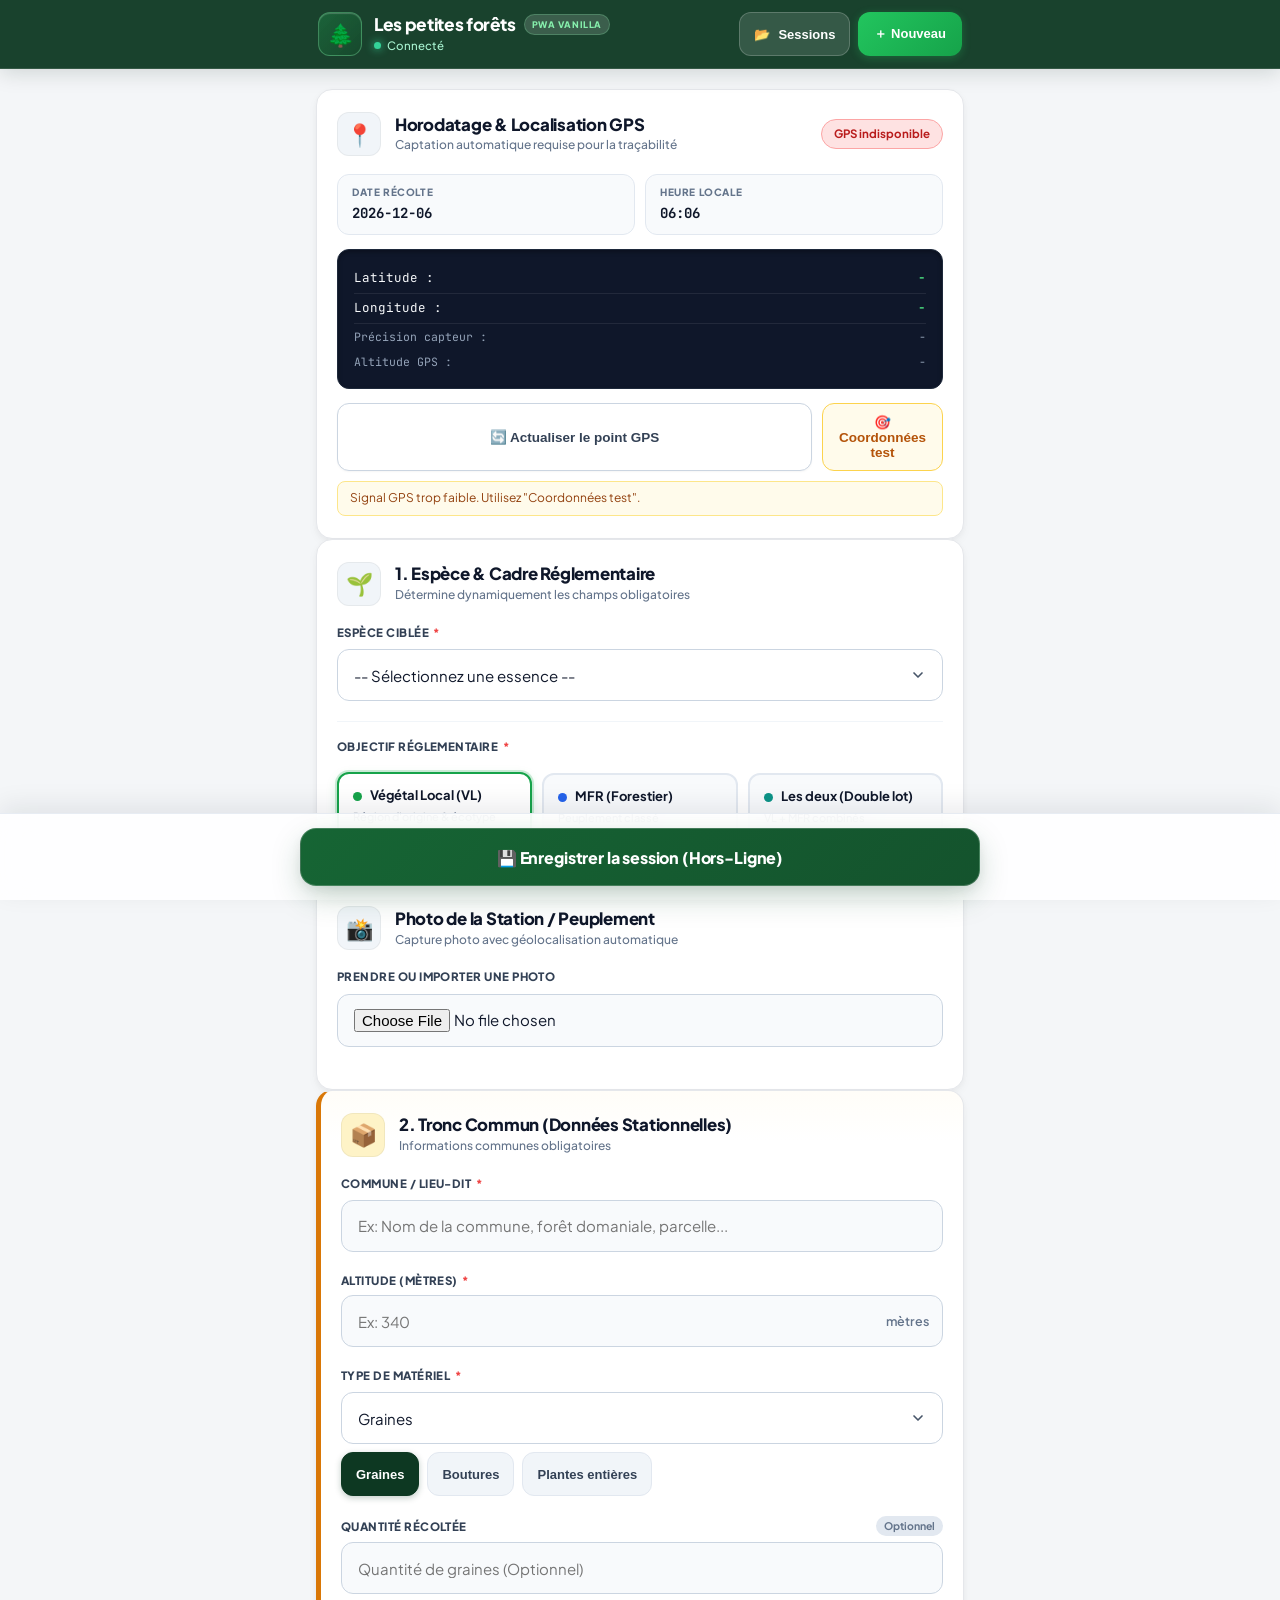
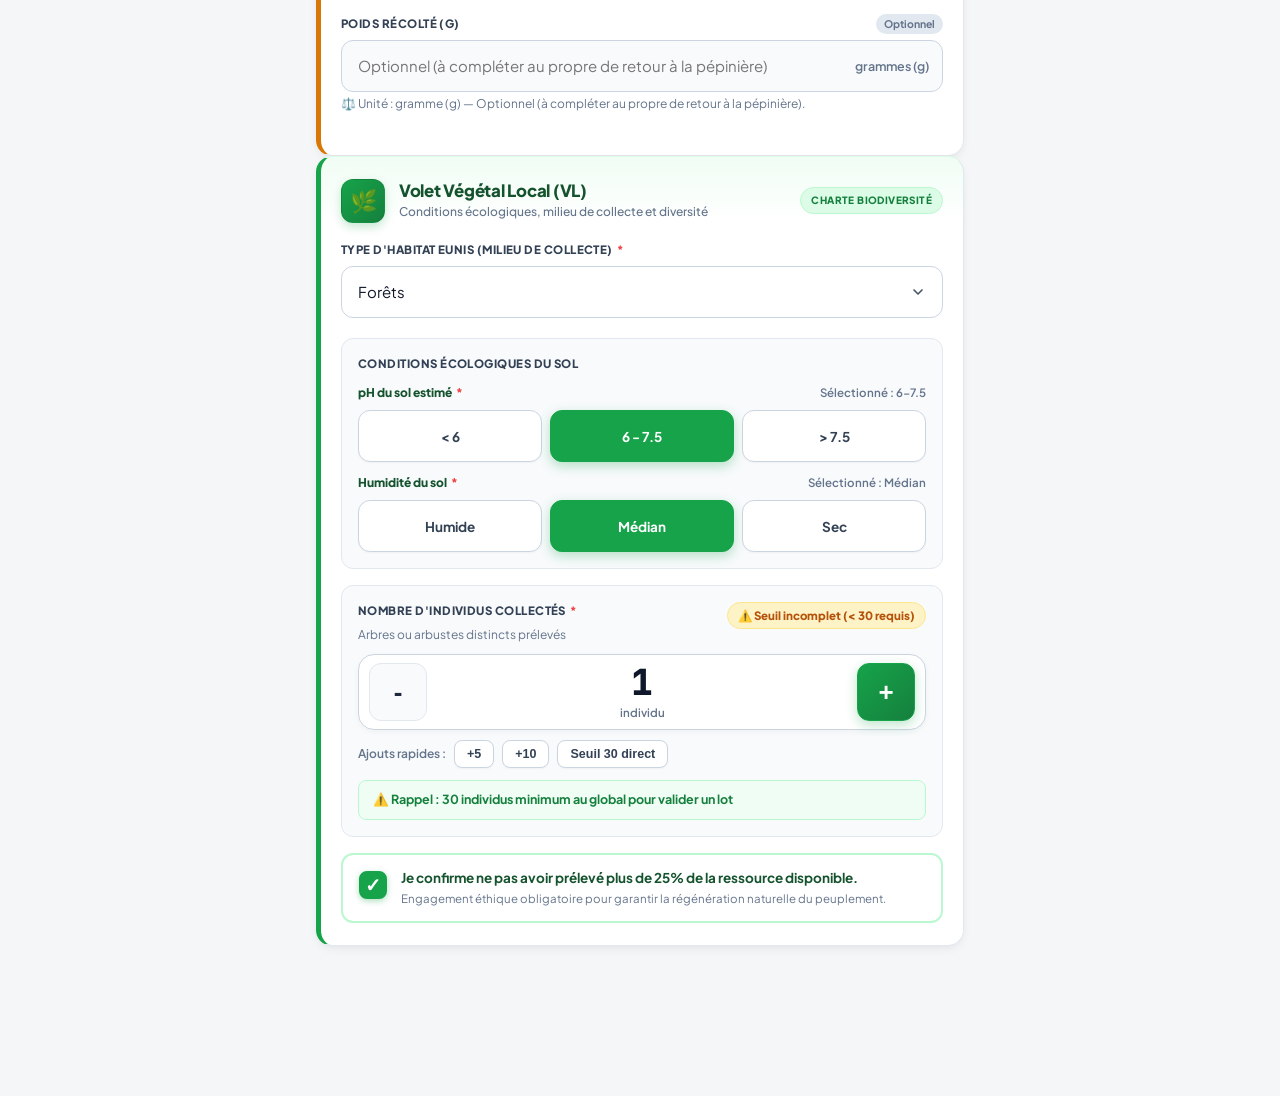
==== commit 55781ac7: "Enhance species select dropdown with onchange event Added onchange event to species select dropdown " ====
--- a/index.html
+++ b/index.html
@@ -141,37 +141,77 @@
           <label for="species-select" class="form-label">
             Espèce ciblée <span class="req">*</span>
           </label>
-          <select id="species-select" class="form-control select-large">
+          <select id="species-select" class="form-control select-large" onchange="onSpeciesChanged(this)">
             <option value="" disabled selected>-- Sélectionnez une essence --</option>
-            <option value="Acer campestre" data-regime="both">Érable champêtre (Acer campestre)</option>
-            <option value="Acer monspessulanum" data-regime="both">Érable de Montpellier (Acer monspessulanum)</option>
-            <option value="Acer platanoides" data-regime="both">Érable plane (Acer platanoides)</option>
-            <option value="Acer pseudoplatanus" data-regime="both">Érable sycomore (Acer pseudoplatanus)</option>
-            <option value="Alnus glutinosa" data-regime="both">Aulne glutineux (Alnus glutinosa)</option>
-            <option value="Carpinus betulus" data-regime="both">Charme (Carpinus betulus)</option>
+            
+            <!-- Érables -->
+            <option value="Acer campestre" data-regime="both" data-mfr-cat="Identifiée">Érable champêtre (Acer campestre)</option>
+            <option value="Acer monspessulanum" data-regime="both" data-mfr-cat="Identifiée">Érable de Montpellier (Acer monspessulanum)</option>
+            <option value="Acer platanoides" data-regime="both" data-mfr-cat="Identifiée">Érable plane (Acer platanoides)</option>
+            <option value="Acer pseudoplatanus" data-regime="both" data-mfr-cat="Sélectionnée">Érable sycomore (Acer pseudoplatanus)</option>
+            
+            <!-- Aulne -->
+            <option value="Alnus glutinosa" data-regime="both" data-mfr-cat="Identifiée">Aulne glutineux (Alnus glutinosa)</option>
+            
+            <!-- Charme -->
+            <option value="Carpinus betulus" data-regime="both" data-mfr-cat="Identifiée">Charme (Carpinus betulus)</option>
+            
+            <!-- Cornouillers -->
             <option value="Cornus mas" data-regime="vl">Cornouiller mâle (Cornus mas)</option>
             <option value="Cornus sanguinea" data-regime="vl">Cornouiller sanguin (Cornus sanguinea)</option>
+            
+            <!-- Noisetier -->
             <option value="Corylus avellana" data-regime="vl">Noisetier (Corylus avellana)</option>
+            
+            <!-- Aubépine -->
             <option value="Crataegus monogyna" data-regime="vl">Aubépine à un style (Crataegus monogyna)</option>
+            
+            <!-- Fusain -->
             <option value="Euonymus europaeus" data-regime="vl">Fusain d’Europe (Euonymus europaeus)</option>
-            <option value="Fagus sylvatica" data-regime="both">Hêtre (Fagus sylvatica)</option>
-            <option value="Fraxinus excelsior" data-regime="both">Frêne commun (Fraxinus excelsior)</option>
+            
+            <!-- Hêtre -->
+            <option value="Fagus sylvatica" data-regime="both" data-mfr-cat="Sélectionnée">Hêtre (Fagus sylvatica)</option>
+            
+            <!-- Frêne -->
+            <option value="Fraxinus excelsior" data-regime="both" data-mfr-cat="Sélectionnée">Frêne commun (Fraxinus excelsior)</option>
+            
+            <!-- Houx -->
             <option value="Ilex aquifolium" data-regime="vl">Houx (Ilex aquifolium)</option>
+            
+            <!-- Troène -->
             <option value="Ligustrum vulgare" data-regime="vl">Troène (Ligustrum vulgare)</option>
-            <option value="Malus sylvestris" data-regime="both">Pommier sauvage (Malus sylvestris)</option>
-            <option value="Pyrus communis" data-regime="both">Poirier commun (Pyrus communis)</option>
-            <option value="Prunus avium" data-regime="both">Merisier (Prunus avium)</option>
+            
+            <!-- Pommier & Poirier -->
+            <option value="Malus sylvestris" data-regime="both" data-mfr-cat="Identifiée">Pommier sauvage (Malus sylvestris)</option>
+            <option value="Pyrus communis" data-regime="both" data-mfr-cat="Identifiée">Poirier commun (Pyrus communis)</option>
+            
+            <!-- Prunus -->
+            <option value="Prunus avium" data-regime="both" data-mfr-cat="Sélectionnée">Merisier (Prunus avium)</option>
             <option value="Prunus spinosa" data-regime="vl">Prunellier (Prunus spinosa)</option>
-            <option value="Quercus petraea" data-regime="both">Chêne sessile (Quercus petraea)</option>
-            <option value="Quercus robur" data-regime="both">Chêne pédonculé (Quercus robur)</option>
+            
+            <!-- Chênes -->
+            <option value="Quercus petraea" data-regime="both" data-mfr-cat="Sélectionnée">Chêne sessile (Quercus petraea)</option>
+            <option value="Quercus robur" data-regime="both" data-mfr-cat="Sélectionnée">Chêne pédonculé (Quercus robur)</option>
+            
+            <!-- Nerprun -->
             <option value="Rhamnus cathartica" data-regime="vl">Nerprun officinal (Rhamnus cathartica)</option>
+            
+            <!-- Groseillier -->
             <option value="Ribes rubrum" data-regime="vl">Groseillier (Ribes rubrum)</option>
+            
+            <!-- Rosier -->
             <option value="Rosa canina" data-regime="vl">Rosier des chiens (Rosa canina)</option>
+            
+            <!-- Sureau -->
             <option value="Sambucus nigra" data-regime="vl">Sureau noir (Sambucus nigra)</option>
-            <option value="Sorbus aucuparia" data-regime="both">Sorbier des oiseleurs (Sorbus aucuparia)</option>
-            <option value="Sorbus torminalis" data-regime="both">Alisier torminal (Sorbus torminalis)</option>
-            <option value="Tilia cordata" data-regime="both">Tilleul à petites feuilles (Tilia cordata)</option>
-            <option value="Tilia platyphyllos" data-regime="both">Tilleul à grandes feuilles (Tilia platyphyllos)</option>
+            
+            <!-- Sorbiers & Alisier -->
+            <option value="Sorbus aucuparia" data-regime="both" data-mfr-cat="Identifiée">Sorbier des oiseleurs (Sorbus aucuparia)</option>
+            <option value="Sorbus torminalis" data-regime="both" data-mfr-cat="Identifiée">Alisier torminal (Sorbus torminalis)</option>
+            
+            <!-- Tilleuls -->
+            <option value="Tilia cordata" data-regime="both" data-mfr-cat="Identifiée">Tilleul à petites feuilles (Tilia cordata)</option>
+            <option value="Tilia platyphyllos" data-regime="both" data-mfr-cat="Identifiée">Tilleul à grandes feuilles (Tilia platyphyllos)</option>
           </select>
         </div>
 
@@ -520,7 +560,7 @@
     </div>
   </div>
 
-  <!-- LIEN VERS LE FICHIER JAVASCRIPT (doit s'appeler app.js) -->
+  <!-- LIEN VERS LE FICHIER JAVASCRIPT -->
   <script src="./app.js"></script>
 </body>
 </html>
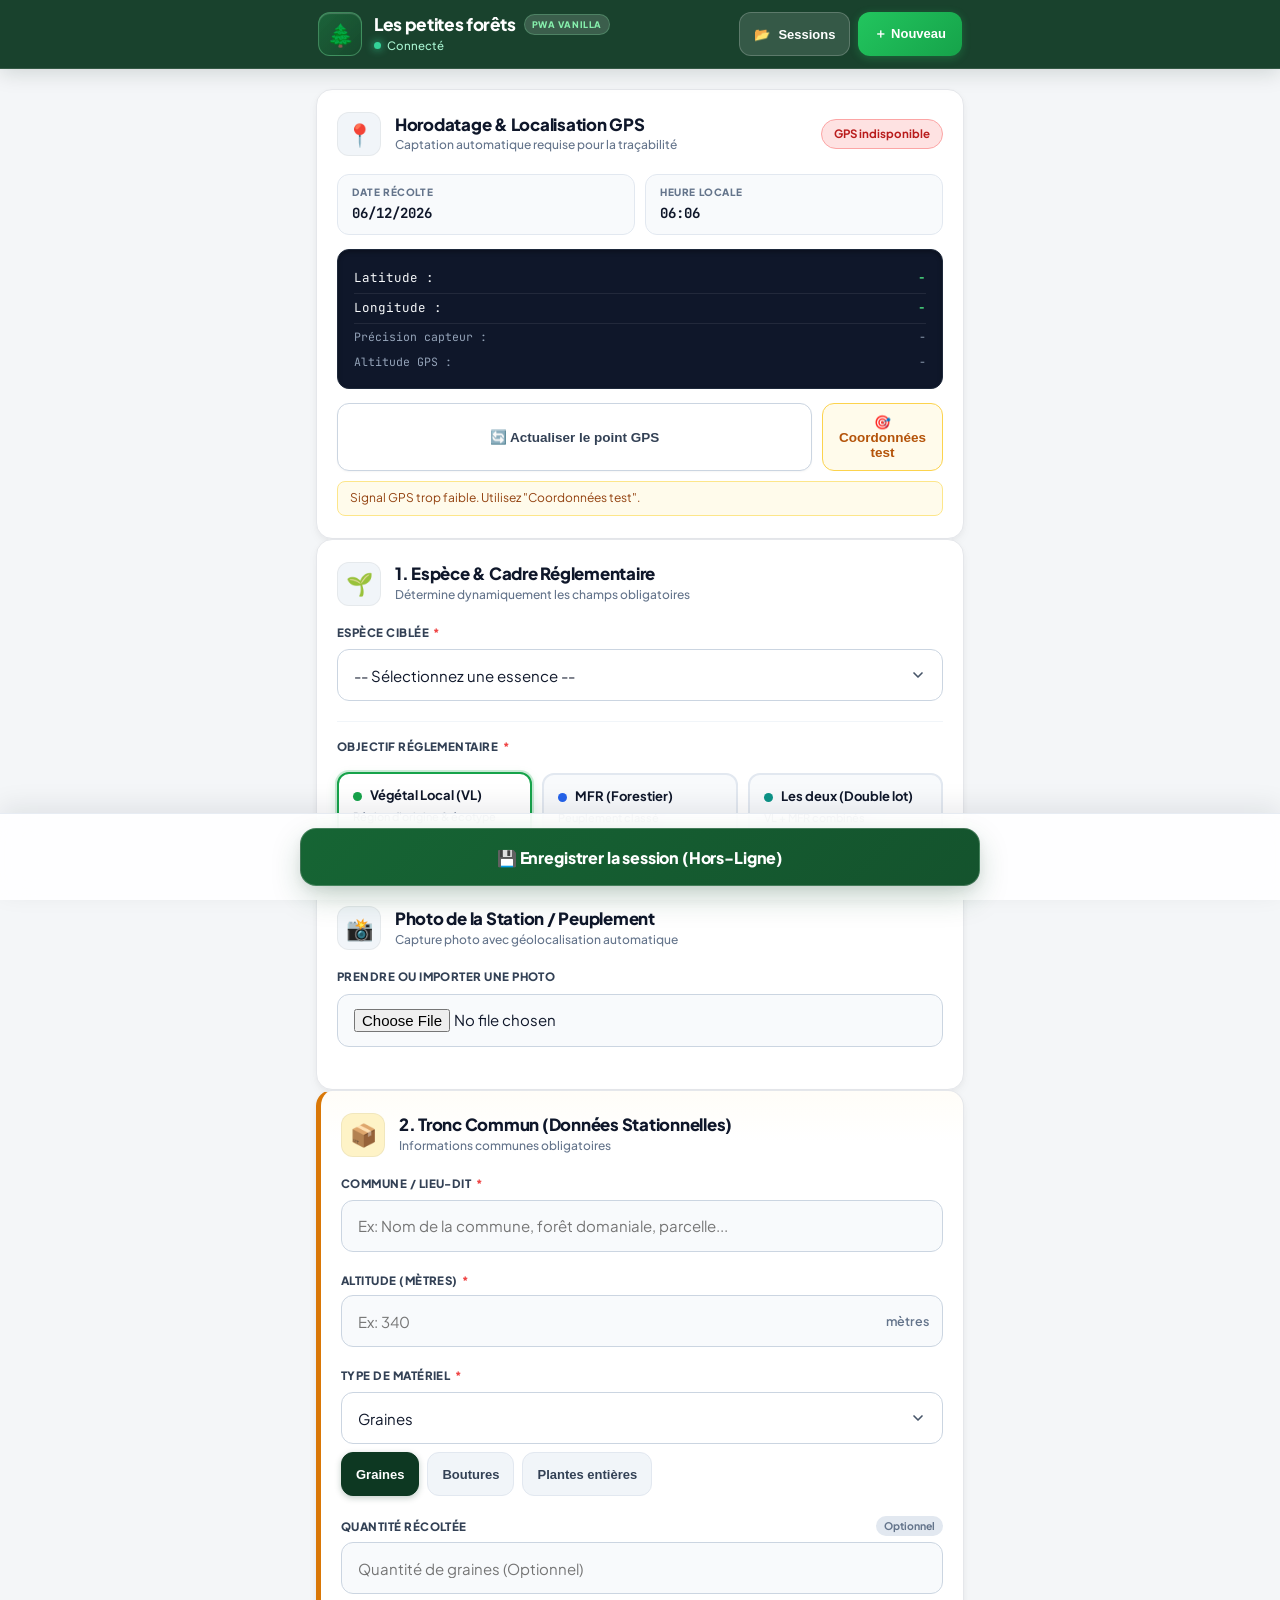
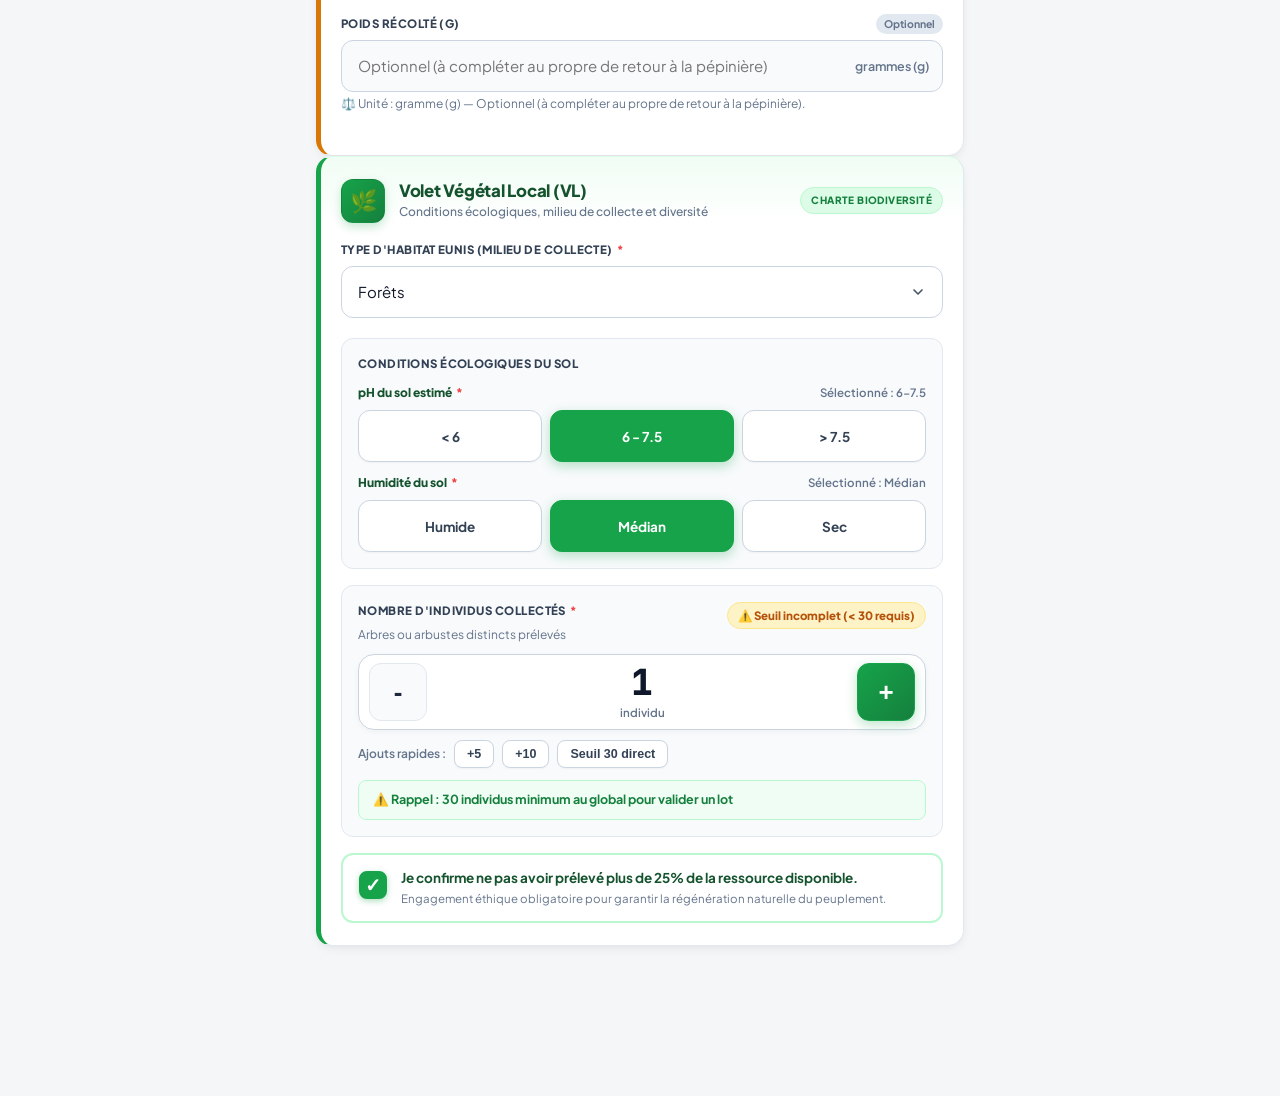
==== commit d7f17fe2: "Change data-regime to 'vl' for several options" ====
--- a/index.html
+++ b/index.html
@@ -146,7 +146,7 @@
             
             <!-- Érables -->
             <option value="Acer campestre" data-regime="both" data-mfr-cat="Identifiée">Érable champêtre (Acer campestre)</option>
-            <option value="Acer monspessulanum" data-regime="both" data-mfr-cat="Identifiée">Érable de Montpellier (Acer monspessulanum)</option>
+            <option value="Acer monspessulanum" data-regime="vl" data-mfr-cat="Identifiée">Érable de Montpellier (Acer monspessulanum)</option>
             <option value="Acer platanoides" data-regime="both" data-mfr-cat="Identifiée">Érable plane (Acer platanoides)</option>
             <option value="Acer pseudoplatanus" data-regime="both" data-mfr-cat="Sélectionnée">Érable sycomore (Acer pseudoplatanus)</option>
             
@@ -183,7 +183,7 @@
             
             <!-- Pommier & Poirier -->
             <option value="Malus sylvestris" data-regime="both" data-mfr-cat="Identifiée">Pommier sauvage (Malus sylvestris)</option>
-            <option value="Pyrus communis" data-regime="both" data-mfr-cat="Identifiée">Poirier commun (Pyrus communis)</option>
+            <option value="Pyrus communis" data-regime="vl" data-mfr-cat="Identifiée">Poirier commun (Pyrus communis)</option>
             
             <!-- Prunus -->
             <option value="Prunus avium" data-regime="both" data-mfr-cat="Sélectionnée">Merisier (Prunus avium)</option>
@@ -206,7 +206,7 @@
             <option value="Sambucus nigra" data-regime="vl">Sureau noir (Sambucus nigra)</option>
             
             <!-- Sorbiers & Alisier -->
-            <option value="Sorbus aucuparia" data-regime="both" data-mfr-cat="Identifiée">Sorbier des oiseleurs (Sorbus aucuparia)</option>
+            <option value="Sorbus aucuparia" data-regime="vl" data-mfr-cat="Identifiée">Sorbier des oiseleurs (Sorbus aucuparia)</option>
             <option value="Sorbus torminalis" data-regime="both" data-mfr-cat="Identifiée">Alisier torminal (Sorbus torminalis)</option>
             
             <!-- Tilleuls -->
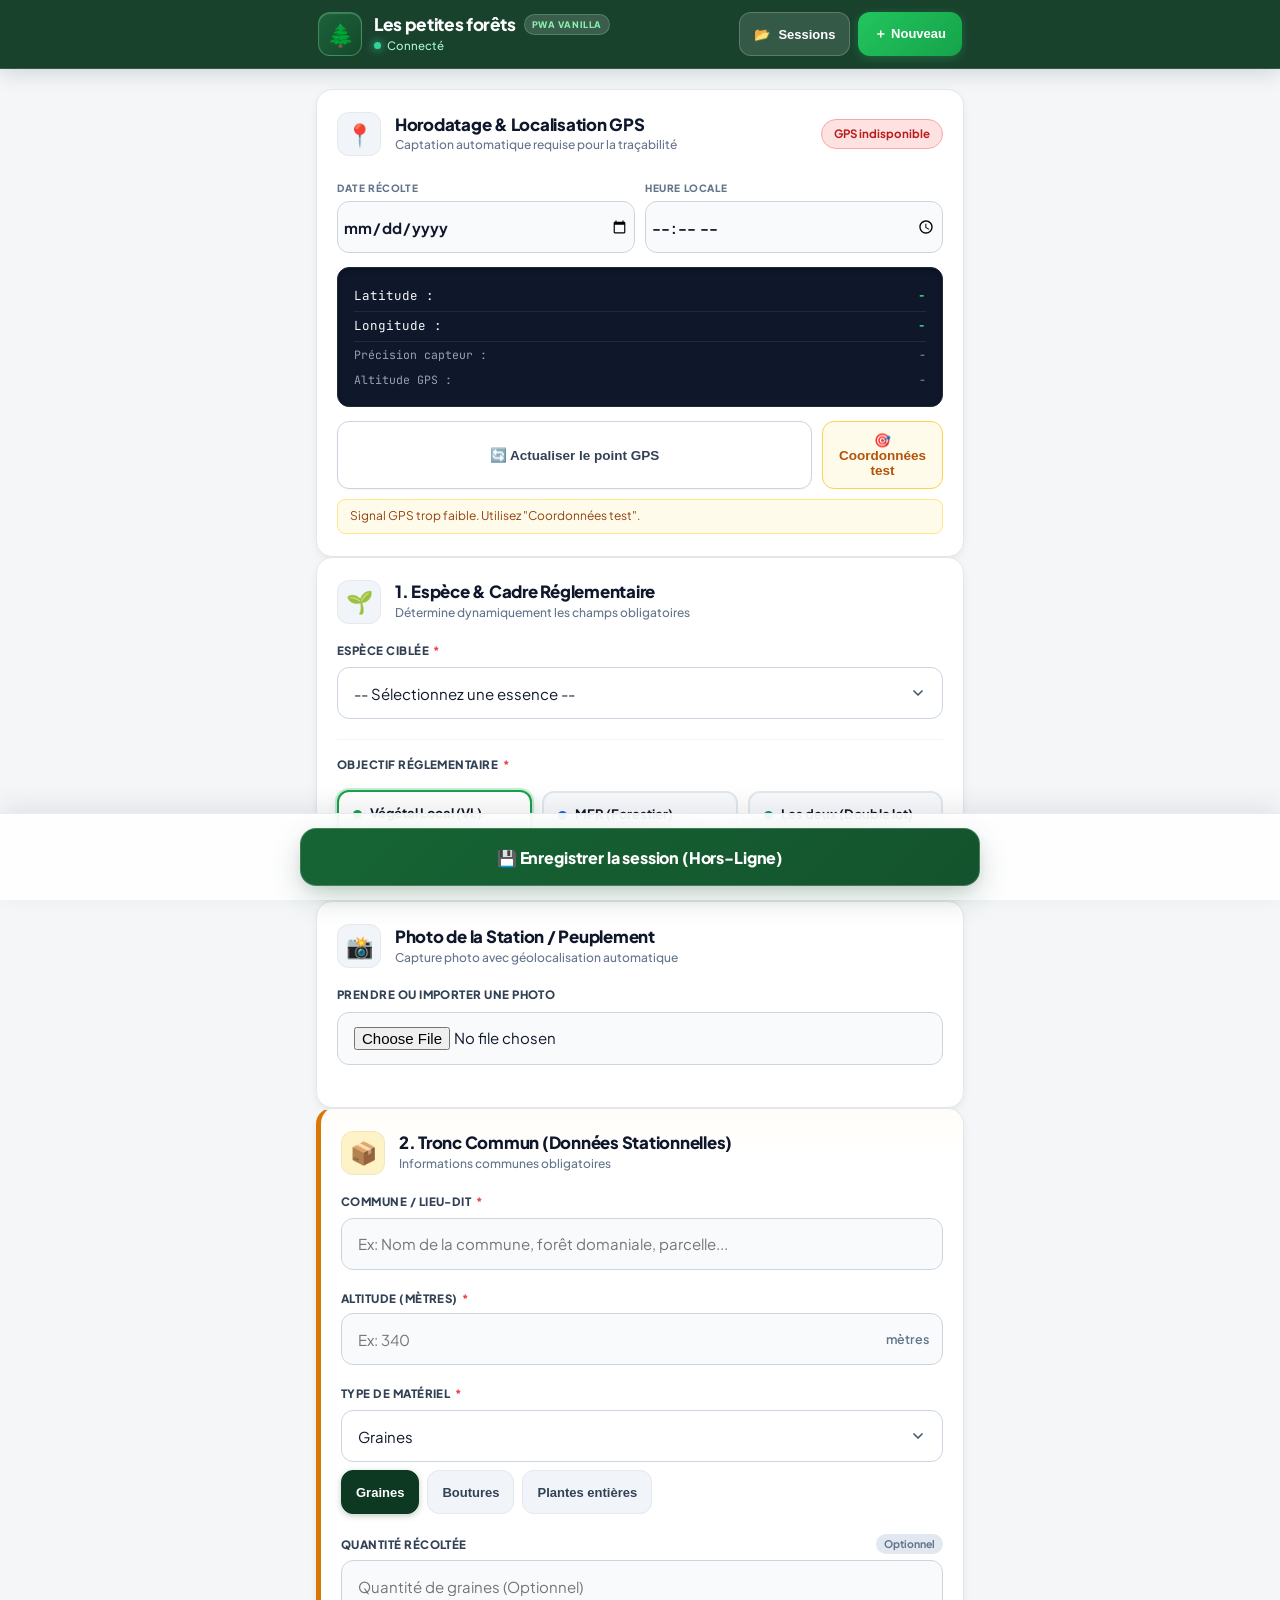
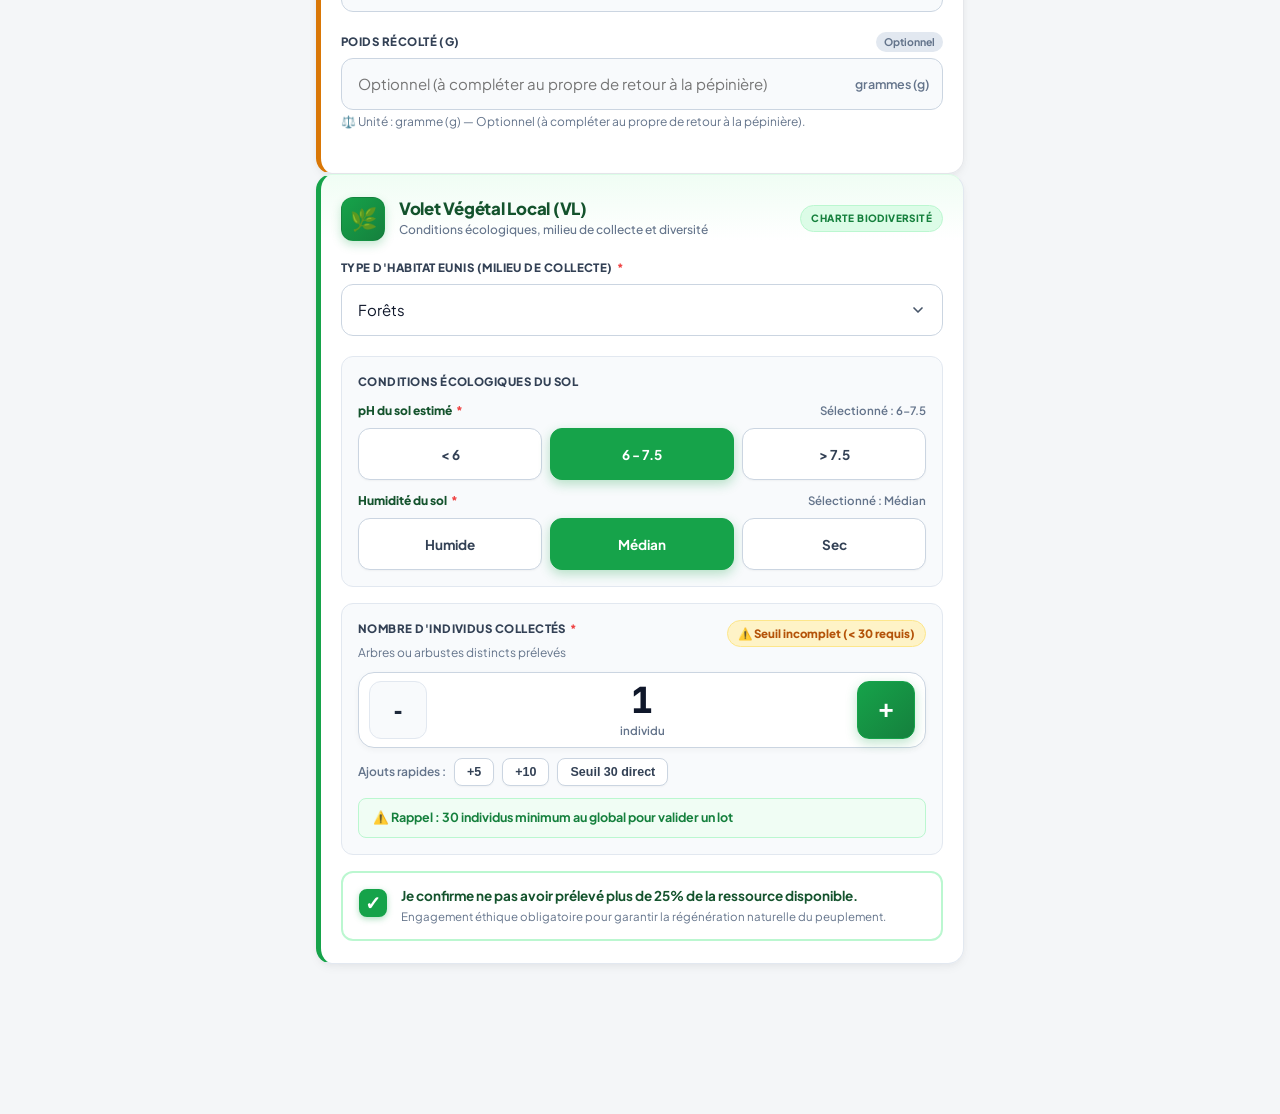
==== commit 4ee20e6c: "Replace info-pill with form-group for date and time" ====
--- a/index.html
+++ b/index.html
@@ -87,13 +87,13 @@
         </div>
 
         <div class="date-time-grid">
-          <div class="info-pill">
-            <span class="label-mini">DATE RÉCOLTE</span>
-            <span id="display-date" class="val-mono">-</span>
-          </div>
-          <div class="info-pill">
-            <span class="label-mini">HEURE LOCALE</span>
-            <span id="display-time" class="val-mono">-</span>
+          <div class="form-group" style="margin-bottom: 0;">
+            <label class="label-mini" for="input-date">DATE RÉCOLTE</label>
+            <input type="date" id="input-date" class="form-control val-mono" style="padding: 5px; height: auto;">
+          </div>
+          <div class="form-group" style="margin-bottom: 0;">
+            <label class="label-mini" for="input-time">HEURE LOCALE</label>
+            <input type="time" id="input-time" class="form-control val-mono" style="padding: 5px; height: auto;">
           </div>
         </div>
 
@@ -146,7 +146,7 @@
             
             <!-- Érables -->
             <option value="Acer campestre" data-regime="both" data-mfr-cat="Identifiée">Érable champêtre (Acer campestre)</option>
-            <option value="Acer monspessulanum" data-regime="vl" data-mfr-cat="Identifiée">Érable de Montpellier (Acer monspessulanum)</option>
+            <option value="Acer monspessulanum" data-regime="vl">Érable de Montpellier (Acer monspessulanum)</option>
             <option value="Acer platanoides" data-regime="both" data-mfr-cat="Identifiée">Érable plane (Acer platanoides)</option>
             <option value="Acer pseudoplatanus" data-regime="both" data-mfr-cat="Sélectionnée">Érable sycomore (Acer pseudoplatanus)</option>
             
@@ -183,7 +183,7 @@
             
             <!-- Pommier & Poirier -->
             <option value="Malus sylvestris" data-regime="both" data-mfr-cat="Identifiée">Pommier sauvage (Malus sylvestris)</option>
-            <option value="Pyrus communis" data-regime="vl" data-mfr-cat="Identifiée">Poirier commun (Pyrus communis)</option>
+            <option value="Pyrus communis" data-regime="vl">Poirier commun (Pyrus communis)</option>
             
             <!-- Prunus -->
             <option value="Prunus avium" data-regime="both" data-mfr-cat="Sélectionnée">Merisier (Prunus avium)</option>
@@ -206,7 +206,7 @@
             <option value="Sambucus nigra" data-regime="vl">Sureau noir (Sambucus nigra)</option>
             
             <!-- Sorbiers & Alisier -->
-            <option value="Sorbus aucuparia" data-regime="vl" data-mfr-cat="Identifiée">Sorbier des oiseleurs (Sorbus aucuparia)</option>
+            <option value="Sorbus aucuparia" data-regime="vl">Sorbier des oiseleurs (Sorbus aucuparia)</option>
             <option value="Sorbus torminalis" data-regime="both" data-mfr-cat="Identifiée">Alisier torminal (Sorbus torminalis)</option>
             
             <!-- Tilleuls -->
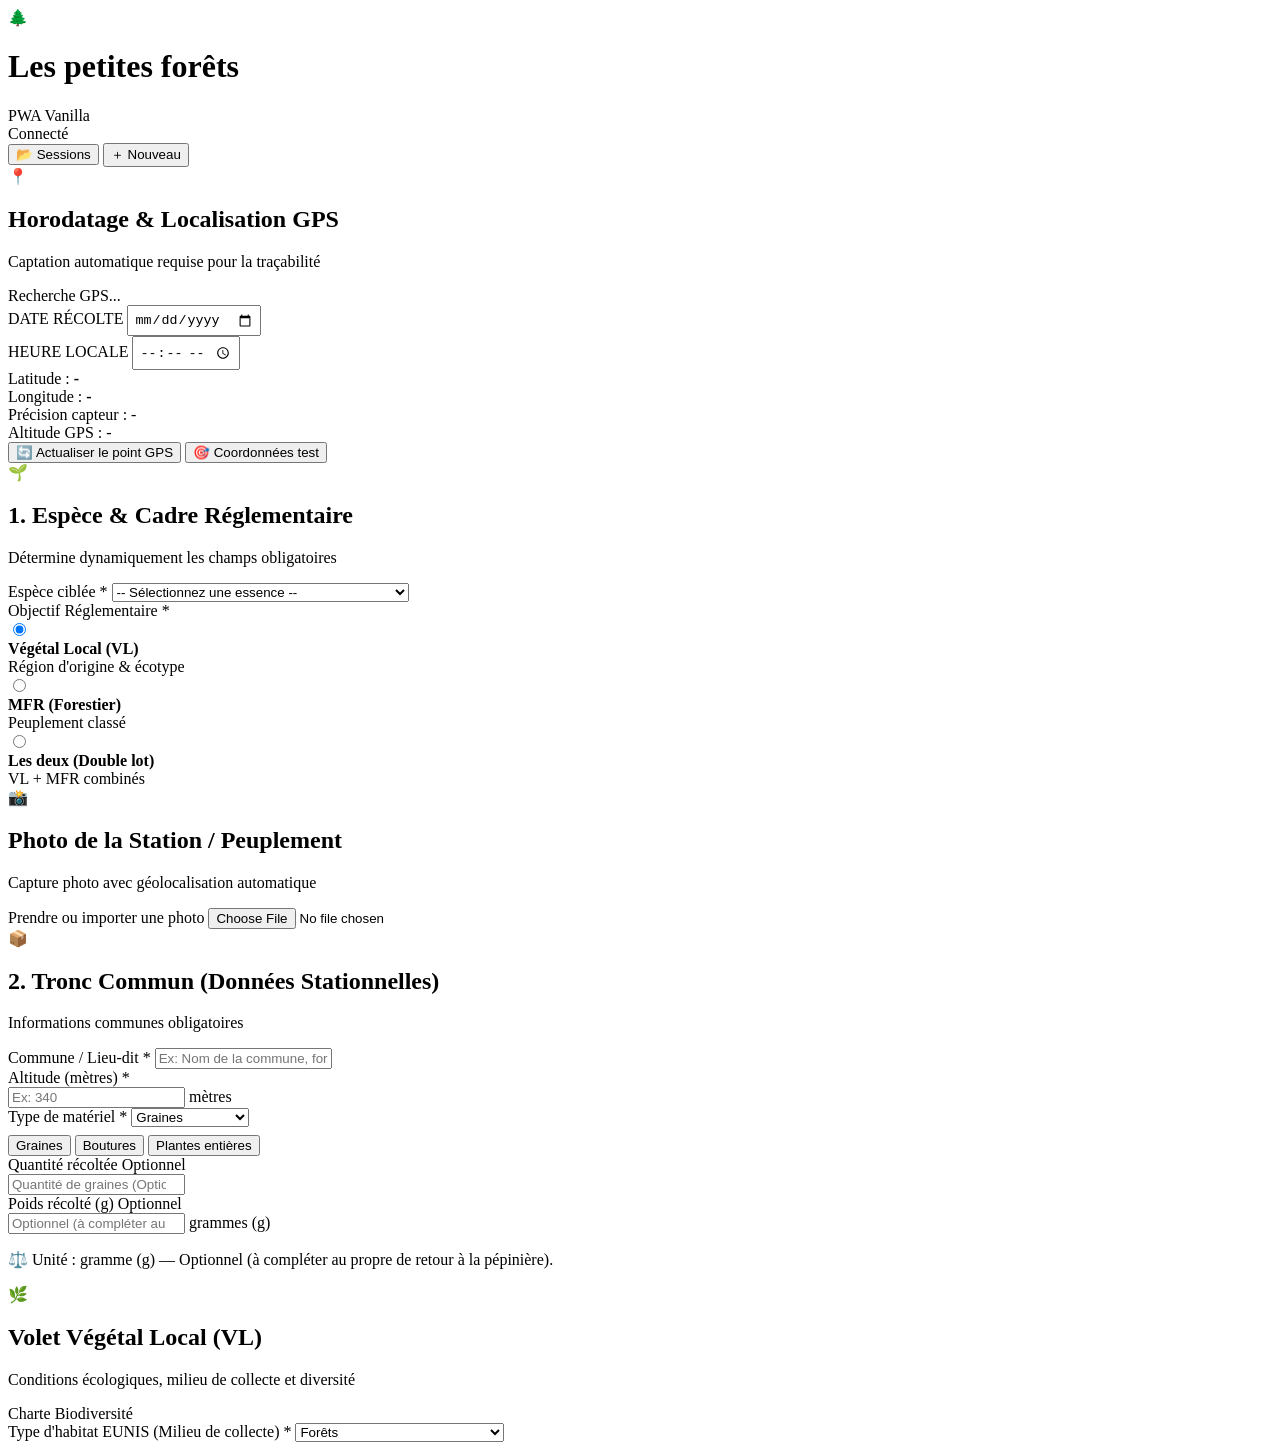
==== commit 0a32dd05: "Remove habitat options and ecological conditions Removed multiple habitat options and ecological con" ====
--- a/index.html
+++ b/index.html
@@ -373,194 +373,3 @@
           <select id="select-eunis" class="form-control select-large">
             <option value="">-- Choisir le milieu de collecte --</option>
             <option value="Forêts" selected>Forêts</option>
-            <option value="Landes">Landes</option>
-            <option value="Pelouses">Pelouses</option>
-            <option value="Habitats agricoles">Habitats agricoles</option>
-            <option value="Prairies">Prairies</option>
-            <option value="Bord de route">Bord de route</option>
-            <option value="Milieu urbain">Milieu urbain</option>
-          </select>
-        </div>
-
-        <div class="subcard">
-          <span class="form-label">CONDITIONS ÉCOLOGIQUES DU SOL</span>
-
-          <div class="eco-field">
-            <div class="eco-header">
-              <span class="sublabel">pH du sol estimé <span class="req">*</span></span>
-              <span id="selected-ph-text" class="sel-text">Sélectionné : 6-7.5</span>
-            </div>
-            <div class="button-toggle-group" id="ph-group">
-              <button type="button" class="btn-toggle" data-value="<6">&lt; 6</button>
-              <button type="button" class="btn-toggle active" data-value="6-7.5">6 - 7.5</button>
-              <button type="button" class="btn-toggle" data-value=">7.5">&gt; 7.5</button>
-            </div>
-            <input type="hidden" id="input-ph" value="6-7.5">
-          </div>
-
-          <div class="eco-field">
-            <div class="eco-header">
-              <span class="sublabel">Humidité du sol <span class="req">*</span></span>
-              <span id="selected-hum-text" class="sel-text">Sélectionné : Médian</span>
-            </div>
-            <div class="button-toggle-group" id="humidity-group">
-              <button type="button" class="btn-toggle" data-value="Humide">Humide</button>
-              <button type="button" class="btn-toggle active" data-value="Médian">Médian</button>
-              <button type="button" class="btn-toggle" data-value="Sec">Sec</button>
-            </div>
-            <input type="hidden" id="input-humidity" value="Médian">
-          </div>
-        </div>
-
-        <div class="subcard">
-          <div class="counter-header">
-            <div>
-              <span class="form-label">Nombre d'individus collectés <span class="req">*</span></span>
-              <p class="field-hint">Arbres ou arbustes distincts prélevés</p>
-            </div>
-            <span id="badge-seuil" class="badge-threshold invalid">⚠️ Seuil incomplet (&lt; 30)</span>
-          </div>
-
-          <div class="stepper-box">
-            <button type="button" id="btn-minus-ind" class="btn-stepper" aria-label="Diminuer">-</button>
-            <div class="stepper-value">
-              <span id="val-individus" class="counter-num">1</span>
-              <span id="label-individus" class="counter-label">individu</span>
-            </div>
-            <button type="button" id="btn-plus-ind" class="btn-stepper btn-stepper-plus" aria-label="Augmenter">+</button>
-          </div>
-          <input type="hidden" id="input-individus" value="1">
-
-          <div class="quick-add-row">
-            <span>Ajouts rapides :</span>
-            <button type="button" class="btn-chip" id="btn-add-5">+5</button>
-            <button type="button" class="btn-chip" id="btn-add-10">+10</button>
-            <button type="button" class="btn-chip" id="btn-set-30">Seuil 30 direct</button>
-          </div>
-
-          <div class="reminder-box">
-            ⚠️ <strong>Rappel : 30 individus minimum au global pour valider un lot</strong>
-          </div>
-        </div>
-
-        <div class="checkbox-card" id="checkbox-25-container">
-          <label class="custom-checkbox">
-            <input type="checkbox" id="chk-25" checked>
-            <span class="checkbox-box"></span>
-            <span class="checkbox-text">
-              <strong>Je confirme ne pas avoir prélevé plus de 25% de la ressource disponible.</strong>
-              <small>Engagement éthique obligatoire pour garantir la régénération naturelle du peuplement.</small>
-            </span>
-          </label>
-        </div>
-      </section>
-
-      <!-- 6. VOLET MFR -->
-      <section id="section-mfr" class="card card-mfr" style="display: none;">
-        <div class="card-header">
-          <div class="card-icon card-icon-mfr">🌲</div>
-          <div>
-            <h2>Volet MFR (Matériel Forestier de Reproduction)</h2>
-            <p class="card-sub">Code forestier et peuplements classés</p>
-          </div>
-          <span class="badge-mfr">Code Forestier</span>
-        </div>
-
-        <div class="form-group">
-          <div class="label-with-action">
-            <span class="form-label">Catégorie MFR officielle <span class="req">*</span></span>
-            <span id="selected-mfr-text" class="sel-text">Sélectionné : Identifiée</span>
-          </div>
-
-          <div class="mfr-cards-grid" id="mfr-category-group">
-            <button type="button" class="mfr-btn active" data-value="Identifiée">
-              <strong>Identifiée</strong>
-              <small>Peuplement délimité</small>
-            </button>
-            <button type="button" class="mfr-btn" data-value="Sélectionnée">
-              <strong>Sélectionnée</strong>
-              <small>Phénotype supérieur</small>
-            </button>
-            <button type="button" class="mfr-btn" data-value="Qualifiée">
-              <strong>Qualifiée</strong>
-              <small>Verger à graines</small>
-            </button>
-            <button type="button" class="mfr-btn" data-value="Testée">
-              <strong>Testée</strong>
-              <small>Supériorité prouvée</small>
-            </button>
-          </div>
-          <input type="hidden" id="input-mfr-cat" value="Identifiée">
-        </div>
-
-        <div class="form-group">
-          <div class="label-with-action">
-            <label for="input-peuplement" class="form-label">
-              Code du peuplement de base <span class="req">*</span>
-            </label>
-            <span class="field-hint">Format type : FR-XX-YY</span>
-          </div>
-          <input type="text" id="input-peuplement" class="form-control font-mono uppercase" placeholder="ex: FR-NOR-01, FR-BRE-02" value="FR-NOR-01">
-          <div class="quick-add-row" style="margin-top: 6px;">
-            <span>Exemples rapides :</span>
-            <button type="button" class="btn-chip chip-code" data-code="FR-NOR-01">FR-NOR-01</button>
-            <button type="button" class="btn-chip chip-code" data-code="FR-BFC-04">FR-BFC-04</button>
-            <button type="button" class="btn-chip chip-code" data-code="FR-ARA-02">FR-ARA-02</button>
-          </div>
-        </div>
-      </section>
-
-    </form>
-  </main>
-
-  <!-- BARRE FLOTTANTE -->
-  <footer class="floating-bar">
-    <div class="floating-bar-inner">
-      <button type="button" id="btn-save-session" class="btn-save-floating">
-        💾 Enregistrer la session (Hors-Ligne)
-      </button>
-    </div>
-  </footer>
-
-  <!-- MODAL / TIROIR DE CONSULTATION DES SESSIONS LOCALES -->
-  <div id="drawer-sessions" class="modal-backdrop" style="display: none;">
-    <div class="modal-card">
-      <div class="modal-header">
-        <div class="modal-header-title">
-          <span class="modal-icon">📂</span>
-          <div>
-            <h3>Sessions Hors-Ligne Enregistrées (<span id="modal-sessions-count">0</span>)</h3>
-            <p>Stockées dans le LocalStorage de ce navigateur</p>
-          </div>
-        </div>
-        <button type="button" id="btn-close-drawer" class="btn-icon-close">×</button>
-      </div>
-
-      <div class="modal-body" id="sessions-list-container">
-        <!-- Rempli dynamiquement par app.js -->
-      </div>
-
-      <!-- Inspecteur JSON intégré -->
-      <div id="json-viewer-box" class="json-inspector" style="display: none;">
-        <div class="json-header">
-          <strong id="json-title">JSON Structuré</strong>
-          <div class="json-actions">
-            <button type="button" id="btn-copy-json" class="btn-small">📋 Copier</button>
-            <button type="button" id="btn-download-json" class="btn-small btn-primary-mini">⬇️ Télécharger .json</button>
-            <button type="button" id="btn-close-json" class="btn-small">Fermer JSON</button>
-          </div>
-        </div>
-        <pre id="json-content"></pre>
-      </div>
-
-      <div class="modal-footer">
-        <button type="button" id="btn-export-all" class="btn-secondary-action">Tout exporter (.json)</button>
-        <button type="button" id="btn-drawer-ok" class="btn-primary-action">Fermer</button>
-      </div>
-    </div>
-  </div>
-
-  <!-- LIEN VERS LE FICHIER JAVASCRIPT -->
-  <script src="./app.js"></script>
-</body>
-</html>
--- a/style.css
+++ b/style.css
@@ -1,1573 +1,833 @@
-/* ==========================================================================
-   LES PETITES FORÊTS - DESIGN SYSTEM MOBILE-FIRST (PREMIUM MATERIAL & iOS)
-   Conception Lead UX/UI pour usage terrain / ergonomie gros doigts / gants
-   ========================================================================== */
-
-@import url('https://fonts.googleapis.com/css2?family=Plus+Jakarta+Sans:wght@400;500;600;700;800&family=JetBrains+Mono:wght@500;600;700&display=swap');
-
-:root {
-  /* Palette principale : Vert Forêt Moderne */
-  --forest-950: #062316;
-  --forest-900: #0d3822;
-  --forest-800: #14532d;
-  --forest-700: #166534;
-  --forest-600: #15803d;
-  --forest-500: #22c55e;
-  --forest-100: #dcfce7;
-  --forest-50:  #f0fdf4;
-
-  /* Végétal Local (Vert Nature / Prairial) */
-  --vl-accent:  #16a34a;
-  --vl-bg-subtle: #f0fdf4;
-  --vl-border: #bbf7d0;
-  --vl-text: #14532d;
-
-  /* MFR (Bleu Forêt / Sylvicole) */
-  --mfr-accent: #2563eb;
-  --mfr-bg-subtle: #eff6ff;
-  --mfr-border: #bfdbfe;
-  --mfr-text: #1e40af;
-
-  /* Tronc Commun (Terre & Ambre) */
-  --amber-accent: #d97706;
-  --amber-bg: #fffbeb;
-  --amber-border: #fde68a;
-  --amber-text: #92400e;
-
-  /* Neutres d'interface (Fond moderne #f4f6f8) */
-  --bg-app: #f4f6f8;
-  --surface-card: #ffffff;
-  --border-card: #e5e7eb;
-  --border-input: #d1d5db;
-  
-  --text-main: #0f172a;
-  --text-muted: #64748b;
-  --text-sub: #475569;
-
-  --danger: #ef4444;
-  --danger-bg: #fef2f2;
-  --danger-border: #fecaca;
-
-  /* Typographie & Formes */
-  --font-sans: 'Plus Jakarta Sans', -apple-system, BlinkMacSystemFont, "Segoe UI", Roboto, sans-serif;
-  --font-mono: 'JetBrains Mono', SFMono-Regular, Menlo, Monaco, Consolas, monospace;
-  
-  --radius-sm: 8px;
-  --radius-md: 12px;
-  --radius-card: 16px;
-  --radius-pill: 9999px;
-
-  /* Ombres diffuses iOS / Material Elevation */
-  --shadow-subtle: 0 1px 3px rgba(15, 23, 42, 0.04), 0 1px 2px rgba(15, 23, 42, 0.02);
-  --shadow-card: 0 4px 12px -2px rgba(15, 23, 42, 0.06), 0 2px 6px -1px rgba(15, 23, 42, 0.03);
-  --shadow-card-hover: 0 8px 24px -4px rgba(15, 23, 42, 0.08), 0 4px 8px -2px rgba(15, 23, 42, 0.04);
-  --shadow-float: 0 12px 32px -4px rgba(20, 83, 45, 0.28), 0 4px 12px -2px rgba(15, 23, 42, 0.08);
-}
-
-/* RESET & STRUCTURE GLOBALE */
-* {
-  box-sizing: border-box;
-  margin: 0;
-  padding: 0;
-  -webkit-tap-highlight-color: transparent;
-}
-
-html {
-  font-size: 16px;
-  scroll-behavior: smooth;
-}
-
-body {
-  font-family: var(--font-sans);
-  background-color: var(--bg-app);
-  color: var(--text-main);
-  line-height: 1.5;
-  padding-bottom: 130px;
-  -webkit-font-smoothing: antialiased;
-  -moz-osx-font-smoothing: grayscale;
-}
-
-/* EN-TÊTE PRINCIPAL (APP BAR) */
-.app-header {
-  position: sticky;
-  top: 0;
-  z-index: 50;
-  background: rgba(13, 56, 34, 0.95);
-  backdrop-filter: blur(12px);
-  -webkit-backdrop-filter: blur(12px);
-  border-bottom: 1px solid rgba(255, 255, 255, 0.12);
-  box-shadow: 0 4px 20px rgba(6, 35, 22, 0.15);
-}
-
-.header-inner {
-  max-width: 680px;
-  margin: 0 auto;
-  padding: 12px 18px;
-  display: flex;
-  align-items: center;
-  justify-content: space-between;
-  gap: 12px;
-}
-
-.brand {
-  display: flex;
-  align-items: center;
-  gap: 12px;
-}
-
-.brand-icon {
-  width: 44px;
-  height: 44px;
-  background: linear-gradient(135deg, rgba(34, 197, 94, 0.25) 0%, rgba(20, 83, 45, 0.4) 100%);
-  border: 1px solid rgba(134, 239, 172, 0.35);
-  border-radius: var(--radius-md);
-  display: flex;
-  align-items: center;
-  justify-content: center;
-  font-size: 22px;
-  box-shadow: inset 0 1px 1px rgba(255, 255, 255, 0.2);
-}
-
-.brand-title-row {
-  display: flex;
-  align-items: center;
-  gap: 8px;
-}
-
-.brand h1 {
-  font-size: 1.08rem;
-  font-weight: 800;
-  letter-spacing: -0.02em;
-  color: #ffffff;
-  line-height: 1.2;
-}
-
-.badge-pwa {
-  font-size: 9px;
-  font-weight: 800;
-  letter-spacing: 0.06em;
-  text-transform: uppercase;
-  background: rgba(255, 255, 255, 0.15);
-  color: #86efac;
-  padding: 3px 7px;
-  border-radius: var(--radius-pill);
-  border: 1px solid rgba(134, 239, 172, 0.25);
-}
-
-.network-status {
-  display: flex;
-  align-items: center;
-  gap: 6px;
-  font-size: 11.5px;
-  font-weight: 500;
-  color: #a7f3d0;
-  margin-top: 2px;
-}
-
-.status-dot {
-  width: 7px;
-  height: 7px;
-  border-radius: 50%;
-  display: inline-block;
-}
-
-.status-dot.online {
-  background: #34d399;
-  box-shadow: 0 0 8px #34d399;
-}
-
-.status-dot.offline {
-  background: #f59e0b;
-  box-shadow: 0 0 8px #f59e0b;
-}
-
-.header-actions {
-  display: flex;
-  align-items: center;
-  gap: 8px;
-}
-
-.btn-subtle {
-  background: rgba(255, 255, 255, 0.12);
-  border: 1px solid rgba(255, 255, 255, 0.2);
-  color: #ffffff;
-  padding: 8px 14px;
-  border-radius: var(--radius-md);
-  font-size: 13px;
-  font-weight: 600;
-  cursor: pointer;
-  display: flex;
-  align-items: center;
-  gap: 8px;
-  min-height: 44px;
-  transition: all 0.2s cubic-bezier(0.16, 1, 0.3, 1);
-}
-
-.btn-subtle:active {
-  background: rgba(255, 255, 255, 0.22);
-  transform: scale(0.96);
-}
-
-.badge-counter {
-  background: #22c55e;
-  color: #052e16;
-  font-size: 11px;
-  font-weight: 800;
-  padding: 1px 7px;
-  border-radius: var(--radius-pill);
-  box-shadow: 0 2px 4px rgba(0, 0, 0, 0.1);
-}
-
-.btn-primary-small {
-  background: linear-gradient(135deg, #22c55e 0%, #16a34a 100%);
-  color: #ffffff;
-  border: none;
-  padding: 8px 16px;
-  border-radius: var(--radius-md);
-  font-size: 13px;
-  font-weight: 700;
-  cursor: pointer;
-  min-height: 44px;
-  box-shadow: 0 2px 8px rgba(34, 197, 94, 0.3);
-  transition: all 0.2s cubic-bezier(0.16, 1, 0.3, 1);
-}
-
-.btn-primary-small:active {
-  transform: scale(0.96);
-  filter: brightness(0.92);
-}
-
-/* CONTENEUR ET CARTES */
-.container {
-  max-width: 680px;
-  margin: 20px auto;
-  padding: 0 16px;
-  display: flex;
-  flex-direction: column;
-  gap: 18px;
-}
-
-.card {
-  background: var(--surface-card);
-  border-radius: var(--radius-card);
-  padding: 22px 20px;
-  border: 1px solid var(--border-card);
-  box-shadow: var(--shadow-card);
-  transition: transform 0.2s ease, box-shadow 0.2s ease;
-  position: relative;
-  overflow: hidden;
-}
-
-.card-header {
-  display: flex;
-  align-items: center;
-  gap: 14px;
-  margin-bottom: 18px;
-  position: relative;
-}
-
-.card-icon {
-  width: 44px;
-  height: 44px;
-  border-radius: var(--radius-md);
-  background: #f1f5f9;
-  display: flex;
-  align-items: center;
-  justify-content: center;
-  font-size: 22px;
-  flex-shrink: 0;
-  border: 1px solid rgba(0, 0, 0, 0.05);
-}
-
-.card-icon-amber {
-  background: #fef3c7;
-  color: #b45309;
-}
-
-.card-icon-vl {
-  background: linear-gradient(135deg, #16a34a 0%, #15803d 100%);
-  color: #ffffff;
-  box-shadow: 0 4px 10px rgba(22, 163, 74, 0.25);
-}
-
-.card-icon-mfr {
-  background: linear-gradient(135deg, #2563eb 0%, #1d4ed8 100%);
-  color: #ffffff;
-  box-shadow: 0 4px 10px rgba(37, 99, 235, 0.25);
-}
-
-.card h2 {
-  font-size: 1.05rem;
-  font-weight: 800;
-  letter-spacing: -0.015em;
-  color: var(--text-main);
-  line-height: 1.25;
-}
-
-.card-sub {
-  font-size: 12px;
-  color: var(--text-muted);
-  margin-top: 2px;
-  font-weight: 500;
-}
-
-/* DIFFÉRENCIATION MÉTIER DES CARTES */
-.card-common {
-  border-left: 5px solid var(--amber-accent);
-  background: linear-gradient(180deg, #fffdf8 0%, #ffffff 50px);
-}
-
-.card-vl {
-  border-left: 5px solid var(--vl-accent);
-  background: linear-gradient(180deg, #f0fdf4 0%, #ffffff 65px);
-  border-top-color: #dcfce7;
-  border-right-color: #e2e8f0;
-  border-bottom-color: #e2e8f0;
-}
-
-.card-vl .card-header h2 {
-  color: #14532d;
-}
-
-.badge-vl {
-  margin-left: auto;
-  font-size: 10px;
-  font-weight: 800;
-  letter-spacing: 0.04em;
-  text-transform: uppercase;
-  background: #dcfce7;
-  color: #15803d;
-  padding: 5px 10px;
-  border-radius: var(--radius-pill);
-  border: 1px solid #bbf7d0;
-}
-
-.card-mfr {
-  border-left: 5px solid var(--mfr-accent);
-  background: linear-gradient(180deg, #eff6ff 0%, #ffffff 65px);
-  border-top-color: #dbeafe;
-  border-right-color: #e2e8f0;
-  border-bottom-color: #e2e8f0;
-}
-
-.card-mfr .card-header h2 {
-  color: #1e3a8a;
-}
-
-.badge-mfr {
-  margin-left: auto;
-  font-size: 10px;
-  font-weight: 800;
-  letter-spacing: 0.04em;
-  text-transform: uppercase;
-  background: #dbeafe;
-  color: #1d4ed8;
-  padding: 5px 10px;
-  border-radius: var(--radius-pill);
-  border: 1px solid #bfdbfe;
-}
-
-/* GPS & HORODATAGE */
-.badge-gps {
-  margin-left: auto;
-  font-size: 11.5px;
-  font-weight: 700;
-  padding: 5px 12px;
-  border-radius: var(--radius-pill);
-  display: inline-flex;
-  align-items: center;
-  gap: 5px;
-}
-
-.badge-gps-acquiring {
-  background: #fef3c7;
-  color: #92400e;
-  border: 1px solid #fde68a;
-}
-
-.badge-gps-ok {
-  background: #dcfce7;
-  color: #166534;
-  border: 1px solid #86efac;
-}
-
-.badge-gps-err {
-  background: #fee2e2;
-  color: #b91c1c;
-  border: 1px solid #fca5a5;
-}
-
-.date-time-grid {
-  display: grid;
-  grid-template-columns: 1fr 1fr;
-  gap: 10px;
-  margin-bottom: 14px;
-}
-
-.info-pill {
-  background: #f8fafc;
-  border: 1px solid #e2e8f0;
-  padding: 10px 14px;
-  border-radius: var(--radius-md);
-  display: flex;
-  flex-direction: column;
-}
-
-.label-mini {
-  font-size: 10px;
-  font-weight: 800;
-  letter-spacing: 0.06em;
-  color: var(--text-muted);
-  text-transform: uppercase;
-}
-
-.val-mono {
-  font-family: var(--font-mono);
-  font-size: 14px;
-  font-weight: 700;
-  color: var(--text-main);
-  margin-top: 3px;
-}
-
-.gps-terminal {
-  background: #0f172a;
-  color: #f8fafc;
-  border-radius: var(--radius-md);
-  padding: 14px 16px;
-  font-family: var(--font-mono);
-  font-size: 12.5px;
-  margin-bottom: 14px;
-  box-shadow: inset 0 2px 4px rgba(0, 0, 0, 0.3);
-  border: 1px solid #1e293b;
-}
-
-.gps-row {
-  display: flex;
-  justify-content: space-between;
-  align-items: center;
-  padding: 5px 0;
-  border-bottom: 1px solid rgba(255, 255, 255, 0.08);
-}
-
-.gps-row-small {
-  display: flex;
-  justify-content: space-between;
-  align-items: center;
-  padding: 4px 0;
-  font-size: 11.5px;
-  color: #94a3b8;
-}
-
-.text-green {
-  color: #4ade80;
-  font-weight: 700;
-}
-
-.btn-group-row {
-  display: flex;
-  gap: 10px;
-  flex-wrap: wrap;
-}
-
-.btn-touch {
-  flex: 1;
-  min-height: 50px;
-  border-radius: var(--radius-md);
-  font-size: 13.5px;
-  font-weight: 700;
-  cursor: pointer;
-  display: inline-flex;
-  align-items: center;
-  justify-content: center;
-  gap: 8px;
-  padding: 10px 16px;
-  transition: all 0.15s ease;
-}
-
-.btn-outline {
-  background: #ffffff;
-  border: 1.5px solid #cbd5e1;
-  color: #334155;
-  box-shadow: 0 1px 2px rgba(0, 0, 0, 0.04);
-}
-
-.btn-outline:active {
-  background: #f1f5f9;
-  transform: scale(0.97);
-}
-
-.btn-warning-soft {
-  background: #fffbeb;
-  border: 1.5px solid #fcd34d;
-  color: #b45309;
-  flex-grow: 0;
-}
-
-.btn-warning-soft:active {
-  background: #fef3c7;
-  transform: scale(0.97);
-}
-
-.gps-note {
-  font-size: 12px;
-  margin-top: 10px;
-  color: #92400e;
-  background: #fffbeb;
-  padding: 8px 12px;
-  border-radius: var(--radius-sm);
-  border: 1px solid #fde68a;
-  line-height: 1.4;
-}
-
-/* CHAMPS DE FORMULAIRE (>= 50px) */
-.form-group {
-  margin-bottom: 20px;
-}
-
-.form-label {
-  display: block;
-  font-size: 11.5px;
-  font-weight: 800;
-  text-transform: uppercase;
-  letter-spacing: 0.04em;
-  color: #334155;
-  margin-bottom: 8px;
-}
-
-.req {
-  color: var(--danger);
-  margin-left: 2px;
-}
-
-.form-control {
-  width: 100%;
-  padding: 14px 16px;
-  font-size: 15px;
-  font-family: var(--font-sans);
-  border-radius: var(--radius-md);
-  border: 1.5px solid #cbd5e1;
-  background: #f8fafc;
-  color: var(--text-main);
-  min-height: 52px;
-  transition: all 0.2s ease;
-  -webkit-appearance: none;
-  appearance: none;
-}
-
-.form-control:focus {
-  outline: none;
-  background: #ffffff;
-  border-color: var(--vl-accent);
-  box-shadow: 0 0 0 4px rgba(22, 163, 74, 0.14);
-}
-
-.select-large {
-  cursor: pointer;
-  background-color: #ffffff;
-  background-image: url("data:image/svg+xml,%3Csvg xmlns='http://www.w3.org/2000/svg' width='16' height='16' viewBox='0 0 24 24' fill='none' stroke='%23475569' stroke-width='2.5' stroke-linecap='round' stroke-linejoin='round'%3E%3Cpath d='m6 9 6 6 6-6'/%3E%3C/svg%3E");
-  background-repeat: no-repeat;
-  background-position: right 16px center;
-  padding-right: 44px;
-}
-
-.input-with-unit {
-  position: relative;
-}
-
-.input-with-unit input {
-  padding-right: 74px;
-}
-
-.unit-tag {
-  position: absolute;
-  right: 14px;
-  top: 50%;
-  transform: translateY(-50%);
-  font-size: 12.5px;
-  color: #64748b;
-  font-weight: 600;
-  pointer-events: none;
-}
-
-.label-with-action {
-  display: flex;
-  justify-content: space-between;
-  align-items: center;
-  margin-bottom: 6px;
-}
-
-.label-with-action .form-label {
-  margin-bottom: 0;
-}
-
-.btn-text-link {
-  background: none;
-  border: none;
-  color: var(--vl-accent);
-  font-size: 12px;
-  font-weight: 700;
-  cursor: pointer;
-  padding: 2px 4px;
-}
-
-.badge-facultatif {
-  font-size: 10.5px;
-  font-weight: 700;
-  color: #64748b;
-  background: #e2e8f0;
-  padding: 2px 8px;
-  border-radius: var(--radius-pill);
-}
-
-.field-hint {
-  font-size: 12px;
-  color: #64748b;
-  margin-top: 4px;
-  line-height: 1.4;
-}
-
-.optional-box {
-  background: #fdfdfd;
-  border: 1px dashed #cbd5e1;
-  border-radius: var(--radius-md);
-  padding: 14px;
-}
-
-.optional-header {
-  display: flex;
-  justify-content: space-between;
-  align-items: flex-start;
-  margin-bottom: 10px;
-  gap: 10px;
-}
-
-.badge-optional {
-  font-size: 10.5px;
-  font-weight: 700;
-  color: #92400e;
-  background: #fef3c7;
-  padding: 3px 8px;
-  border-radius: var(--radius-pill);
-  white-space: nowrap;
-}
-
-.quick-chips {
-  display: flex;
-  flex-wrap: wrap;
-  gap: 8px;
-  margin-top: 10px;
-}
-
-.chip {
-  background: #f1f5f9;
-  border: 1.5px solid #e2e8f0;
-  color: #334155;
-  font-size: 13px;
-  font-weight: 600;
-  padding: 10px 14px;
-  border-radius: var(--radius-md);
-  cursor: pointer;
-  min-height: 44px;
-  transition: all 0.15s ease;
-}
-
-.chip:active {
-  transform: scale(0.96);
-}
-
-.chip.active {
-  background: var(--forest-900);
-  color: #ffffff;
-  border-color: var(--forest-900);
-  box-shadow: 0 2px 6px rgba(13, 56, 34, 0.25);
-}
-
-/* CARTES D'OBJECTIF RÉGLEMENTAIRE */
-.regulatory-block {
-  padding-top: 16px;
-  border-top: 1px solid #f1f5f9;
-}
-
-.reg-header {
-  display: flex;
-  justify-content: space-between;
-  align-items: center;
-  margin-bottom: 10px;
-}
-
-.badge-locked {
-  font-size: 10.5px;
-  font-weight: 800;
-  color: var(--vl-text);
-  background: #dcfce7;
-  padding: 3px 10px;
-  border-radius: var(--radius-pill);
-  border: 1px solid #86efac;
-}
-
-.notice-info {
-  background: #f0fdf4;
-  border: 1px solid #bbf7d0;
-  color: #166534;
-  padding: 10px 14px;
-  border-radius: var(--radius-md);
-  font-size: 12.5px;
-  margin-bottom: 12px;
-  line-height: 1.4;
-}
-
-.radio-cards-grid {
-  display: grid;
-  grid-template-columns: 1fr;
-  gap: 10px;
-}
-
-@media (min-width: 520px) {
-  .radio-cards-grid {
-    grid-template-columns: repeat(3, 1fr);
-  }
-}
-
-.radio-card {
-  border: 2px solid #e2e8f0;
-  border-radius: var(--radius-md);
-  padding: 12px 14px;
-  background: #f8fafc;
-  cursor: pointer;
-  display: flex;
-  align-items: center;
-  gap: 10px;
-  min-height: 62px;
-  transition: all 0.2s cubic-bezier(0.16, 1, 0.3, 1);
-}
-
-.radio-card input {
-  display: none;
-}
-
-.radio-card.active {
-  background: #ffffff;
-  border-color: var(--vl-accent);
-  box-shadow: 0 4px 12px rgba(22, 163, 74, 0.15), 0 0 0 2px rgba(22, 163, 74, 0.2);
-  transform: translateY(-1px);
-}
-
-.radio-card.disabled {
-  opacity: 0.35;
-  cursor: not-allowed;
-  pointer-events: none;
-}
-
-.card-title-row {
-  display: flex;
-  align-items: center;
-  gap: 8px;
-  font-size: 13px;
-  font-weight: 700;
-}
-
-.dot {
-  width: 9px;
-  height: 9px;
-  border-radius: 50%;
-  display: inline-block;
-  flex-shrink: 0;
-}
-
-.dot-vl { background: var(--vl-accent); }
-.dot-mfr { background: var(--mfr-accent); }
-.dot-both { background: #0d9488; }
-
-.card-desc {
-  display: block;
-  font-size: 11px;
-  color: var(--text-muted);
-  margin-top: 3px;
-  font-weight: 500;
-}
-
-/* BOUTONS TACTILES */
-.button-toggle-group {
-  display: grid;
-  grid-template-columns: repeat(3, 1fr);
-  gap: 8px;
-}
-
-.btn-toggle {
-  min-height: 52px;
-  border-radius: var(--radius-md);
-  border: 1.5px solid #cbd5e1;
-  background: #ffffff;
-  color: #334155;
-  font-family: var(--font-sans);
-  font-size: 13.5px;
-  font-weight: 700;
-  cursor: pointer;
-  transition: all 0.15s ease;
-  display: flex;
-  align-items: center;
-  justify-content: center;
-  box-shadow: 0 1px 2px rgba(0, 0, 0, 0.04);
-}
-
-.btn-toggle:active {
-  transform: scale(0.96);
-}
-
-.btn-toggle.active {
-  background: #0f172a;
-  color: #ffffff;
-  border-color: #0f172a;
-  box-shadow: 0 4px 10px rgba(15, 23, 42, 0.2);
-}
-
-.subcard {
-  background: #f8fafc;
-  border: 1px solid #e2e8f0;
-  border-radius: var(--radius-md);
-  padding: 16px;
-  margin-bottom: 16px;
-}
-
-.eco-field {
-  margin-top: 12px;
-}
-
-.eco-header {
-  display: flex;
-  justify-content: space-between;
-  align-items: center;
-  font-size: 12px;
-  margin-bottom: 8px;
-}
-
-.sublabel {
-  font-weight: 800;
-  color: #14532d;
-}
-
-.sel-text {
-  font-weight: 600;
-  color: #64748b;
-  font-size: 11.5px;
-}
-
-#ph-group .btn-toggle.active,
-#humidity-group .btn-toggle.active {
-  background: var(--vl-accent);
-  border-color: var(--vl-accent);
-  color: #ffffff;
-  box-shadow: 0 4px 12px rgba(22, 163, 74, 0.3);
-}
-
-/* COMPTEUR D'INDIVIDUS TACTILE */
-.counter-header {
-  display: flex;
-  justify-content: space-between;
-  align-items: flex-start;
-  margin-bottom: 10px;
-}
-
-.badge-threshold {
-  font-size: 11.5px;
-  font-weight: 800;
-  padding: 4px 10px;
-  border-radius: var(--radius-pill);
-}
-
-.badge-threshold.valid {
-  background: #dcfce7;
-  color: #15803d;
-  border: 1px solid #86efac;
-}
-
-.badge-threshold.invalid {
-  background: #fef3c7;
-  color: #b45309;
-  border: 1px solid #fde68a;
-}
-
-.stepper-box {
-  display: flex;
-  align-items: center;
-  justify-content: space-between;
-  gap: 14px;
-  background: #ffffff;
-  border: 1.5px solid #cbd5e1;
-  padding: 8px 10px;
-  border-radius: var(--radius-card);
-  box-shadow: 0 2px 6px rgba(0, 0, 0, 0.04);
-}
-
-.btn-stepper {
-  width: 58px;
-  height: 58px;
-  border-radius: var(--radius-md);
-  border: 1.5px solid #e2e8f0;
-  background: #f8fafc;
-  font-size: 26px;
-  font-weight: 800;
-  color: #1e293b;
-  cursor: pointer;
-  display: flex;
-  align-items: center;
-  justify-content: center;
-  transition: all 0.15s ease;
-}
-
-.btn-stepper:active {
-  transform: scale(0.92);
-  background: #e2e8f0;
-}
-
-.btn-stepper-plus {
-  background: linear-gradient(135deg, #16a34a 0%, #15803d 100%);
-  color: #ffffff;
-  border-color: #16a34a;
-  box-shadow: 0 4px 12px rgba(22, 163, 74, 0.28);
-}
-
-.btn-stepper-plus:active {
-  filter: brightness(0.9);
-}
-
-.stepper-value {
-  display: flex;
-  flex-direction: column;
-  align-items: center;
-}
-
-.counter-num {
-  font-size: 36px;
-  font-weight: 800;
-  font-family: var(--font-mono);
-  color: var(--text-main);
-  line-height: 1;
-}
-
-.counter-label {
-  font-size: 11.5px;
-  color: var(--text-muted);
-  font-weight: 600;
-  margin-top: 4px;
-}
-
-.quick-add-row {
-  display: flex;
-  align-items: center;
-  gap: 8px;
-  margin-top: 10px;
-  font-size: 12px;
-  color: var(--text-muted);
-  font-weight: 600;
-}
-
-.btn-chip {
-  background: #ffffff;
-  border: 1px solid #cbd5e1;
-  color: #334155;
-  padding: 6px 12px;
-  border-radius: var(--radius-sm);
-  font-size: 12.5px;
-  font-weight: 700;
-  cursor: pointer;
-  box-shadow: 0 1px 2px rgba(0, 0, 0, 0.04);
-}
-
-.btn-chip:active {
-  background: #f1f5f9;
-  transform: scale(0.96);
-}
-
-.reminder-box {
-  background: #f0fdf4;
-  border: 1px solid #bbf7d0;
-  color: #15803d;
-  padding: 10px 14px;
-  border-radius: var(--radius-sm);
-  font-size: 12.5px;
-  margin-top: 12px;
-  line-height: 1.4;
-}
-
-/* CASE À COCHER 25% */
-.checkbox-card {
-  background: #ffffff;
-  border: 2px solid #bbf7d0;
-  border-radius: var(--radius-md);
-  padding: 14px 16px;
-  transition: all 0.2s ease;
-}
-
-.checkbox-card:hover {
-  border-color: var(--vl-accent);
-}
-
-.custom-checkbox {
-  display: flex;
-  align-items: flex-start;
-  gap: 14px;
-  cursor: pointer;
-}
-
-.custom-checkbox input {
-  display: none;
-}
-
-.checkbox-box {
-  width: 28px;
-  height: 28px;
-  border: 2px solid #94a3b8;
-  border-radius: 8px;
-  background: #f8fafc;
-  flex-shrink: 0;
-  display: flex;
-  align-items: center;
-  justify-content: center;
-  margin-top: 2px;
-  transition: all 0.15s ease;
-}
-
-.custom-checkbox input:checked + .checkbox-box {
-  background: var(--vl-accent);
-  border-color: var(--vl-accent);
-  box-shadow: 0 2px 6px rgba(22, 163, 74, 0.35);
-}
-
-.custom-checkbox input:checked + .checkbox-box::after {
-  content: "✓";
-  color: #ffffff;
-  font-size: 19px;
-  font-weight: 900;
-}
-
-.checkbox-text strong {
-  display: block;
-  font-size: 13.5px;
-  color: #14532d;
-  line-height: 1.35;
-}
-
-.checkbox-text small {
-  display: block;
-  font-size: 11.5px;
-  color: var(--text-muted);
-  margin-top: 4px;
-  line-height: 1.4;
-}
-
-/* SECTION MFR */
-.mfr-cards-grid {
-  display: grid;
-  grid-template-columns: repeat(2, 1fr);
-  gap: 10px;
-}
-
-@media (min-width: 520px) {
-  .mfr-cards-grid {
-    grid-template-columns: repeat(4, 1fr);
-  }
-}
-
-.mfr-btn {
-  background: #ffffff;
-  border: 1.5px solid #cbd5e1;
-  border-radius: var(--radius-md);
-  padding: 12px 10px;
-  text-align: left;
-  cursor: pointer;
-  min-height: 64px;
-  display: flex;
-  flex-direction: column;
-  justify-content: space-between;
-  transition: all 0.15s ease;
-}
-
-.mfr-btn strong {
-  font-size: 13px;
-  color: #1e3a8a;
-  font-weight: 700;
-}
-
-.mfr-btn small {
-  font-size: 10.5px;
-  color: #64748b;
-  margin-top: 4px;
-}
-
-.mfr-btn:active {
-  transform: scale(0.96);
-}
-
-.mfr-btn.active {
-  background: var(--mfr-accent);
-  border-color: var(--mfr-accent);
-  color: #ffffff;
-  box-shadow: 0 4px 12px rgba(37, 99, 235, 0.3);
-}
-
-.mfr-btn.active strong,
-.mfr-btn.active small {
-  color: #ffffff;
-}
-
-.chip-code {
-  font-family: var(--font-mono);
-  font-weight: 700;
-  color: #1d4ed8;
-  background: #eff6ff;
-  border-color: #bfdbfe;
-}
-
-.font-mono {
-  font-family: var(--font-mono);
-}
-
-.uppercase {
-  text-transform: uppercase;
-}
-
-/* ALERTES & FEEDBACK */
-.alert-success {
-  background: linear-gradient(135deg, #15803d 0%, #166534 100%);
-  color: #ffffff;
-  border: 1.5px solid #86efac;
-  border-radius: var(--radius-card);
-  padding: 18px 20px;
-  display: flex;
-  gap: 14px;
-  box-shadow: 0 10px 25px -4px rgba(22, 101, 52, 0.35);
-  animation: slideDown 0.3s cubic-bezier(0.16, 1, 0.3, 1);
-}
-
-@keyframes slideDown {
-  from { opacity: 0; transform: translateY(-12px); }
-  to { opacity: 1; transform: translateY(0); }
-}
-
-.alert-icon {
-  width: 36px;
-  height: 36px;
-  background: rgba(255, 255, 255, 0.2);
-  border-radius: 50%;
-  display: flex;
-  align-items: center;
-  justify-content: center;
-  font-size: 18px;
-  font-weight: 900;
-  flex-shrink: 0;
-  border: 1px solid rgba(255, 255, 255, 0.3);
-}
-
-.alert-body {
-  flex: 1;
-}
-
-.alert-header-row {
-  display: flex;
-  justify-content: space-between;
-  align-items: flex-start;
-  gap: 8px;
-}
-
-.alert-success h3 {
-  font-size: 15px;
-  font-weight: 800;
-  line-height: 1.3;
-  color: #ffffff;
-}
-
-.alert-success p {
-  font-size: 12.5px;
-  color: #bbf7d0;
-  margin-top: 4px;
-}
-
-.btn-icon-close {
-  background: none;
-  border: none;
-  color: rgba(255, 255, 255, 0.7);
-  font-size: 24px;
-  cursor: pointer;
-  line-height: 1;
-  padding: 0 4px;
-}
-
-.btn-icon-close:hover {
-  color: #ffffff;
-}
-
-.alert-meta {
-  display: flex;
-  flex-wrap: wrap;
-  gap: 8px;
-  margin-top: 12px;
-  padding-top: 10px;
-  border-top: 1px solid rgba(255, 255, 255, 0.2);
-  font-size: 11.5px;
-  font-weight: 500;
-}
-
-.code-pill {
-  background: rgba(0, 0, 0, 0.3);
-  font-family: var(--font-mono);
-  padding: 3px 8px;
-  border-radius: 6px;
-  font-weight: 700;
-}
-
-.alert-buttons {
-  display: flex;
-  gap: 10px;
-  margin-top: 14px;
-  flex-wrap: wrap;
-}
-
-.btn-secondary-white {
-  background: rgba(0, 0, 0, 0.25);
-  border: 1px solid rgba(255, 255, 255, 0.4);
-  color: #ffffff;
-  padding: 10px 16px;
-  border-radius: var(--radius-md);
-  font-size: 13px;
-  font-weight: 700;
-  cursor: pointer;
-  min-height: 44px;
-}
-
-.btn-primary-white {
-  background: #ffffff;
-  border: none;
-  color: #14532d;
-  padding: 10px 18px;
-  border-radius: var(--radius-md);
-  font-size: 13px;
-  font-weight: 800;
-  cursor: pointer;
-  box-shadow: 0 2px 6px rgba(0, 0, 0, 0.15);
-  min-height: 44px;
-}
-
-.alert-error {
-  background: var(--danger-bg);
-  border: 2px solid var(--danger-border);
-  color: #991b1b;
-  border-radius: var(--radius-card);
-  padding: 16px 18px;
-  display: flex;
-  gap: 12px;
-  box-shadow: 0 4px 12px rgba(239, 68, 68, 0.12);
-}
-
-.alert-error h4 {
-  font-size: 14px;
-  font-weight: 800;
-}
-
-.alert-error ul {
-  font-size: 12.5px;
-  padding-left: 20px;
-  margin-top: 6px;
-  line-height: 1.5;
-}
-
-/* LE BOUTON D'ENREGISTREMENT FLOTTANT FIXE */
-.floating-bar {
-  position: fixed;
-  bottom: 0;
-  left: 0;
-  right: 0;
-  background: rgba(255, 255, 255, 0.88);
-  backdrop-filter: blur(16px);
-  -webkit-backdrop-filter: blur(16px);
-  border-top: 1px solid rgba(226, 232, 240, 0.8);
-  padding: 14px 18px;
-  padding-bottom: max(14px, env(safe-area-inset-bottom));
-  z-index: 60;
-  box-shadow: 0 -8px 24px rgba(15, 23, 42, 0.08);
-}
-
-.floating-bar-inner {
-  max-width: 680px;
-  margin: 0 auto;
-}
-
-.btn-save-floating {
-  width: 100%;
-  min-height: 58px;
-  background: linear-gradient(135deg, var(--forest-700) 0%, var(--forest-800) 100%);
-  color: #ffffff;
-  border: 1px solid rgba(255, 255, 255, 0.2);
-  border-radius: var(--radius-card);
-  font-family: var(--font-sans);
-  font-size: 16px;
-  font-weight: 800;
-  letter-spacing: -0.01em;
-  display: flex;
-  align-items: center;
-  justify-content: center;
-  gap: 12px;
-  cursor: pointer;
-  box-shadow: var(--shadow-float);
-  transition: all 0.2s cubic-bezier(0.16, 1, 0.3, 1);
-}
-
-.btn-save-floating:hover {
-  transform: translateY(-2px);
-  box-shadow: 0 16px 36px -4px rgba(20, 83, 45, 0.38);
-}
-
-.btn-save-floating:active {
-  transform: scale(0.97);
-  box-shadow: 0 6px 16px -2px rgba(20, 83, 45, 0.3);
-}
-
-/* MODAL / HISTORIQUE & JSON */
-.modal-backdrop {
-  position: fixed;
-  inset: 0;
-  background: rgba(15, 23, 42, 0.65);
-  backdrop-filter: blur(6px);
-  -webkit-backdrop-filter: blur(6px);
-  z-index: 100;
-  display: flex;
-  align-items: flex-end;
-  justify-content: center;
-  animation: fadeIn 0.2s ease-out;
-}
-
-@keyframes fadeIn {
-  from { opacity: 0; }
-  to { opacity: 1; }
-}
-
-@media (min-width: 600px) {
-  .modal-backdrop {
-    align-items: center;
-    padding: 24px;
-  }
-}
-
-.modal-card {
-  background: #ffffff;
-  width: 100%;
-  max-width: 640px;
-  max-height: 88vh;
-  border-radius: 28px 28px 0 0;
-  display: flex;
-  flex-direction: column;
-  overflow: hidden;
-  box-shadow: 0 25px 50px -12px rgba(0, 0, 0, 0.35);
-  border: 1px solid rgba(255, 255, 255, 0.2);
-}
-
-@media (min-width: 600px) {
-  .modal-card {
-    border-radius: 24px;
-  }
-}
-
-.modal-header {
-  background: var(--forest-900);
-  color: #ffffff;
-  padding: 16px 20px;
-  display: flex;
-  align-items: center;
-  justify-content: space-between;
-}
-
-.modal-header-title {
-  display: flex;
-  align-items: center;
-  gap: 12px;
-}
-
-.modal-icon {
-  font-size: 22px;
-}
-
-.modal-header h3 {
-  font-size: 15.5px;
-  font-weight: 800;
-}
-
-.modal-header p {
-  font-size: 12px;
-  color: #86efac;
-}
-
-.modal-body {
-  padding: 18px;
-  overflow-y: auto;
-  flex: 1;
-}
-
-.session-item {
-  background: #f8fafc;
-  border: 1.5px solid #e2e8f0;
-  border-radius: var(--radius-card);
-  padding: 16px;
-  margin-bottom: 14px;
-  transition: all 0.15s ease;
-}
-
-.session-item:hover {
-  border-color: #cbd5e1;
-  box-shadow: var(--shadow-subtle);
-}
-
-.session-item-header {
-  display: flex;
-  justify-content: space-between;
-  align-items: flex-start;
-  gap: 10px;
-}
-
-.session-item-title {
-  font-size: 14.5px;
-  font-weight: 800;
-  color: var(--text-main);
-}
-
-.session-item-sub {
-  font-size: 12px;
-  color: var(--text-muted);
-  margin-top: 3px;
-  line-height: 1.4;
-}
-
-.session-tags {
-  display: flex;
-  flex-wrap: wrap;
-  gap: 6px;
-  margin-top: 10px;
-}
-
-.tag {
-  font-size: 11px;
-  font-weight: 700;
-  padding: 3px 9px;
-  border-radius: var(--radius-pill);
-}
-
-.tag-vl { background: #dcfce7; color: #15803d; border: 1px solid #bbf7d0; }
-.tag-mfr { background: #dbeafe; color: #1d4ed8; border: 1px solid #bfdbfe; }
-.tag-neutral { background: #e2e8f0; color: #334155; }
-.tag-amber { background: #fef3c7; color: #92400e; border: 1px solid #fde68a; }
-
-.session-weight-box {
-  background: #ffffff;
-  border: 1px dashed #cbd5e1;
-  padding: 10px 14px;
-  border-radius: var(--radius-md);
-  margin-top: 10px;
-  display: flex;
-  justify-content: space-between;
-  align-items: center;
-  font-size: 12.5px;
-  gap: 8px;
-}
-
-.btn-small {
-  padding: 8px 12px;
-  font-size: 12px;
-  font-weight: 700;
-  border-radius: var(--radius-sm);
-  border: 1.5px solid #cbd5e1;
-  background: #ffffff;
-  cursor: pointer;
-  transition: all 0.15s ease;
-}
-
-.btn-small:active {
-  transform: scale(0.96);
-  background: #f1f5f9;
-}
-
-.btn-primary-mini {
-  background: #166534;
-  color: #ffffff;
-  border-color: #166534;
-}
-
-.json-inspector {
-  background: #0f172a;
-  color: #4ade80;
-  padding: 16px;
-  border-top: 1px solid #1e293b;
-}
-
-.json-header {
-  display: flex;
-  justify-content: space-between;
-  align-items: center;
-  margin-bottom: 10px;
-}
-
-.json-header strong {
-  font-size: 13px;
-  color: #ffffff;
-  font-weight: 800;
-}
-
-.json-actions {
-  display: flex;
-  gap: 6px;
-}
-
-.json-inspector pre {
-  font-family: var(--font-mono);
-  font-size: 11.5px;
-  max-height: 220px;
-  overflow-y: auto;
-  white-space: pre-wrap;
-  line-height: 1.5;
-  background: #020617;
-  padding: 12px;
-  border-radius: var(--radius-sm);
-  border: 1px solid #1e293b;
-}
-
-.modal-footer {
-  padding: 14px 20px;
-  background: #f8fafc;
-  border-top: 1px solid #e2e8f0;
-  display: flex;
-  justify-content: space-between;
-  gap: 10px;
-}
-
-.btn-primary-action {
-  background: #0f172a;
-  color: #ffffff;
-  border: none;
-  padding: 12px 22px;
-  border-radius: var(--radius-md);
-  font-weight: 800;
-  font-size: 13.5px;
-  cursor: pointer;
-  min-height: 46px;
-}
-
-.btn-secondary-action {
-  background: #ffffff;
-  color: var(--forest-800);
-  border: 1.5px solid #cbd5e1;
-  padding: 12px 18px;
-  border-radius: var(--radius-md);
-  font-weight: 700;
-  font-size: 13px;
-  cursor: pointer;
-  min-height: 46px;
-}
-
-.btn-secondary-action:active,
-.btn-primary-action:active {
-  transform: scale(0.97);
-}
-
-@media (max-width: 480px) {
-  .hide-mobile {
-    display: none;
-  }
-}+/**
+ * LES PETITES FORÊTS - PWA COLLECTE TERRAIN
+ * Stockage LocalStorage 100% Hors-Ligne & Géocodage
+ */
+
+const STORAGE_KEY = 'semeur_harvest_sessions_v1';
+
+const state = {
+  sessionId: '',
+  dateStr: '',
+  timeStr: '',
+  gps: { lat: null, lng: null, acc: null, alt: null, status: 'idle', error: '', commune: null },
+  currentObjective: 'VL',
+  lastSavedPayload: null,
+  viewingSession: null,
+};
+
+// ==========================================================================
+// 1. INITIALISATION & GESTION DE SESSION
+// ==========================================================================
+
+function initApp() {
+  window.initNewSession();
+  bindEvents();
+  updateNetworkStatus();
+  updateSessionsCountBadge();
+}
+
+function generateSessionId() {
+  const d = new Date();
+  const ymd = d.toISOString().split('T')[0].replace(/-/g, '');
+  const rand = Math.random().toString(36).substring(2, 6).toUpperCase();
+  return `REC-${ymd}-${rand}`;
+}
+
+window.initNewSession = function() {
+  const now = new Date();
+  const dd = String(now.getDate()).padStart(2, '0');
+  const mm = String(now.getMonth() + 1).padStart(2, '0');
+  const yyyy = now.getFullYear();
+
+  state.sessionId = generateSessionId();
+  state.dateStr = `${yyyy}-${mm}-${dd}`;
+  state.timeStr = now.toTimeString().substring(0, 5);
+
+  const inputDate = document.getElementById('input-date');
+  const inputTime = document.getElementById('input-time');
+  if (inputDate) inputDate.value = state.dateStr;
+  if (inputTime) inputTime.value = state.timeStr;
+
+  const lieuDitInput = document.getElementById('input-lieudit');
+  if (lieuDitInput) { lieuDitInput.value = ''; delete lieuDitInput.dataset.autoFilled; }
+
+  const lieuDitHint = document.getElementById('lieudit-hint');
+  if (lieuDitHint) { lieuDitHint.style.display = 'none'; lieuDitHint.textContent = ''; }
+
+  const altInput = document.getElementById('input-altitude');
+  if (altInput) altInput.value = '';
+
+  const quantiteInput = document.getElementById('input-quantite');
+  if (quantiteInput) quantiteInput.value = '';
+
+  const poidsInput = document.getElementById('input-poids-g');
+  if (poidsInput) poidsInput.value = '';
+
+  const selectEunis = document.getElementById('select-eunis');
+  if (selectEunis) selectEunis.value = 'Forêts';
+
+  const chk25 = document.getElementById('chk-25');
+  if (chk25) chk25.checked = true;
+
+  const inputPeuplement = document.getElementById('input-peuplement');
+  if (inputPeuplement) inputPeuplement.value = 'FR-NOR-01';
+
+  const selectMateriel = document.getElementById('select-materiel-type');
+  if (selectMateriel) selectMateriel.value = 'Graines';
+
+  const hiddenMateriel = document.getElementById('input-materiel-type');
+  if (hiddenMateriel) hiddenMateriel.value = 'Graines';
+
+  document.querySelectorAll('.chip-materiel').forEach(c => {
+    c.classList.toggle('active', c.getAttribute('data-value') === 'Graines');
+  });
+
+  updateDynamicQuantite('Graines');
+  setIndividusCount(1);
+  window.hideSuccessBanner();
+  hideErrorBanner();
+  
+  currentPhotoData = null;
+  currentPhotoCoords = null;
+  const photoPreview = document.getElementById('photo-preview');
+  const photoContainer = document.getElementById('photo-preview-container');
+  const photoInput = document.getElementById('station-photo');
+  if (photoPreview) photoPreview.src = '';
+  if (photoContainer) photoContainer.style.display = 'none';
+  if (photoInput) photoInput.value = '';
+
+  window.scrollTo({ top: 0, behavior: 'smooth' });
+
+  acquireGpsLocation();
+};
+
+// ==========================================================================
+// 2. GÉOLOCALISATION GPS
+// ==========================================================================
+
+function acquireGpsLocation() {
+  const badge = document.getElementById('gps-status-badge');
+  const msgEl = document.getElementById('gps-msg');
+
+  if (!navigator.geolocation) {
+    state.gps.status = 'error';
+    state.gps.error = 'Géolocalisation non supportée.';
+    if (badge) { badge.className = 'badge-gps badge-gps-err'; badge.textContent = 'GPS non supporté'; }
+    if (msgEl) { msgEl.textContent = state.gps.error; msgEl.style.display = 'block'; }
+    return;
+  }
+
+  state.gps.status = 'acquiring';
+  if (badge) { badge.className = 'badge-gps badge-gps-acquiring'; badge.textContent = 'Recherche satellite...'; }
+  if (msgEl) msgEl.style.display = 'none';
+
+  navigator.geolocation.getCurrentPosition(
+    (pos) => {
+      state.gps.lat = pos.coords.latitude;
+      state.gps.lng = pos.coords.longitude;
+      state.gps.acc = pos.coords.accuracy;
+      state.gps.alt = pos.coords.altitude;
+      state.gps.status = 'acquired';
+      renderGpsDisplay();
+
+      const altBtn = document.getElementById('btn-use-gps-alt');
+      const gpsAltVal = document.getElementById('gps-alt-val');
+      
+      if (altBtn && gpsAltVal) {
+        altBtn.style.display = 'inline-block';
+        if (state.gps.alt !== null) {
+          gpsAltVal.textContent = Math.round(state.gps.alt);
+          altBtn.style.opacity = '1';
+          altBtn.style.pointerEvents = 'auto';
+        } else {
+          gpsAltVal.textContent = 'non détectée';
+          altBtn.style.opacity = '0.5';
+          altBtn.style.pointerEvents = 'none';
+        }
+      }
+
+      reverseGeocode(state.gps.lat, state.gps.lng);
+    },
+    (err) => {
+      state.gps.status = 'error';
+      state.gps.error = 'Signal GPS trop faible. Utilisez "Coordonnées test".';
+      if (badge) { badge.className = 'badge-gps badge-gps-err'; badge.textContent = 'GPS indisponible'; }
+      if (msgEl) { msgEl.textContent = state.gps.error; msgEl.style.display = 'block'; }
+    },
+    { enableHighAccuracy: true, timeout: 10000, maximumAge: 30000 }
+  );
+}
+
+function simulateGpsLocation() {
+  state.gps.lat = 46.652145 + (Math.random() - 0.5) * 0.005;
+  state.gps.lng = 2.711832 + (Math.random() - 0.5) * 0.005;
+  state.gps.acc = 4.5;
+  state.gps.alt = 255;
+  state.gps.status = 'acquired';
+  
+  const gpsMsg = document.getElementById('gps-msg');
+  if (gpsMsg) gpsMsg.style.display = 'none';
+  renderGpsDisplay();
+  
+  const altBtn = document.getElementById('btn-use-gps-alt');
+  const gpsAltVal = document.getElementById('gps-alt-val');
+  if (altBtn && gpsAltVal) {
+    gpsAltVal.textContent = '255';
+    altBtn.style.display = 'inline-block';
+    altBtn.style.opacity = '1';
+    altBtn.style.pointerEvents = 'auto';
+  }
+  
+  const altInput = document.getElementById('input-altitude');
+  if (altInput && !altInput.value) altInput.value = '255';
+  
+  reverseGeocode(state.gps.lat, state.gps.lng);
+}
+
+function renderGpsDisplay() {
+  const badge = document.getElementById('gps-status-badge');
+  if (badge) { badge.className = 'badge-gps badge-gps-ok'; badge.textContent = 'Signal GPS fixé ✓'; }
+  const latEl = document.getElementById('display-lat');
+  const lngEl = document.getElementById('display-lng');
+  const accEl = document.getElementById('display-acc');
+  const altGpsEl = document.getElementById('display-alt-gps');
+  if (latEl) latEl.textContent = state.gps.lat ? state.gps.lat.toFixed(6) + '° N' : '-';
+  if (lngEl) lngEl.textContent = state.gps.lng ? state.gps.lng.toFixed(6) + '° E' : '-';
+  if (accEl) accEl.textContent = state.gps.acc ? `± ${Math.round(state.gps.acc)} m` : 'N/A';
+  if (altGpsEl) altGpsEl.textContent = state.gps.alt ? `${Math.round(state.gps.alt)} m` : 'Non fourni';
+}
+
+async function reverseGeocode(lat, lng) {
+  const lieuDitInput = document.getElementById('input-lieudit');
+  const lieuDitHint = document.getElementById('lieudit-hint');
+  if (!lat || !lng || !navigator.onLine) return;
+
+  try {
+    const url = `https://geo.api.gouv.fr/communes?lat=${lat}&lon=${lng}&fields=nom`;
+    const response = await fetch(url);
+    const data = await response.json();
+    if (Array.isArray(data) && data.length > 0 && data[0].nom) {
+      const communeNom = data[0].nom;
+      state.gps.commune = communeNom;
+      if (lieuDitInput && (!lieuDitInput.value.trim() || lieuDitInput.dataset.autoFilled === 'true')) {
+        lieuDitInput.value = communeNom;
+        lieuDitInput.dataset.autoFilled = 'true';
+      }
+      if (lieuDitHint) {
+        lieuDitHint.className = 'field-hint text-green';
+        lieuDitHint.textContent = `📍 Commune détectée via GPS : ${communeNom}`;
+        lieuDitHint.style.display = 'block';
+      }
+    }
+  } catch (err) {
+    state.gps.commune = null;
+  }
+}
+
+// ==========================================================================
+// 3. LOGIQUE CONDITIONNELLE ESPÈCES & MFR INTELLIGENT
+// ==========================================================================
+
+function onSpeciesChanged(selectElement) {
+  const selectedOption = selectElement.options[selectElement.selectedIndex];
+  const regime = selectedOption ? selectedOption.getAttribute('data-regime') : 'both';
+
+  const cardMfr = document.getElementById('card-reg-mfr');
+  const cardBoth = document.getElementById('card-reg-both');
+  const lockedBadge = document.getElementById('badge-locked-vl');
+  const noticeVl = document.getElementById('notice-vl-only');
+
+  if (regime === 'vl') {
+    setRegulatoryObjective('VL');
+    if (cardMfr) cardMfr.classList.add('disabled');
+    if (cardBoth) cardBoth.classList.add('disabled');
+    if (lockedBadge) lockedBadge.style.display = 'inline-block';
+    if (noticeVl) noticeVl.style.display = 'block';
+  } else {
+    setRegulatoryObjective('BOTH');
+    if (cardMfr) cardMfr.classList.remove('disabled');
+    if (cardBoth) cardBoth.classList.remove('disabled');
+    if (lockedBadge) lockedBadge.style.display = 'none';
+    if (noticeVl) noticeVl.style.display = 'none';
+    
+    autoSelectMfrCategory(selectedOption);
+  }
+}
+
+function autoSelectMfrCategory(selectedOption) {
+  if (!selectedOption) return;
+  const defaultCategory = selectedOption.getAttribute('data-mfr-cat') || 'Identifiée';
+  
+  document.querySelectorAll('#mfr-category-group .mfr-btn').forEach(btn => {
+    btn.classList.toggle('active', btn.getAttribute('data-value') === defaultCategory);
+  });
+  
+  const hiddenMfrCat = document.getElementById('input-mfr-cat');
+  if (hiddenMfrCat) hiddenMfrCat.value = defaultCategory;
+  
+  const selectedMfrText = document.getElementById('selected-mfr-text');
+  if (selectedMfrText) selectedMfrText.textContent = 'Sélectionné : ' + defaultCategory;
+}
+
+function setRegulatoryObjective(objective) {
+  state.currentObjective = objective;
+  document.querySelectorAll('.radio-card').forEach(card => {
+    const radio = card.querySelector('input[type="radio"]');
+    if (radio) {
+      radio.checked = (radio.value === objective);
+      card.classList.toggle('active', radio.checked);
+    }
+  });
+  refreshConditionalSections();
+}
+
+function refreshConditionalSections() {
+  const selectElement = document.getElementById('species-select');
+  const selectedOption = selectElement ? selectElement.options[selectElement.selectedIndex] : null;
+  const regime = selectedOption ? selectedOption.getAttribute('data-regime') : 'both';
+  const effectiveObjective = (regime === 'vl') ? 'VL' : state.currentObjective;
+
+  const showVL = effectiveObjective === 'VL' || effectiveObjective === 'BOTH';
+  const showMFR = effectiveObjective === 'MFR' || effectiveObjective === 'BOTH';
+
+  const sectionVl = document.getElementById('section-vl');
+  const sectionMfr = document.getElementById('section-mfr');
+  if (sectionVl) sectionVl.style.display = showVL ? 'block' : 'none';
+  if (sectionMfr) sectionMfr.style.display = showMFR ? 'block' : 'none';
+}
+
+// ==========================================================================
+// 4. MODULE PHOTO GÉOLOCALISÉE (AVEC COMPRESSION)
+// ==========================================================================
+
+let currentPhotoData = null;
+let currentPhotoCoords = null;
+
+function handlePhotoCapture(event) {
+  const file = event.target.files[0];
+  if (!file) return;
+
+  const reader = new FileReader();
+  reader.onload = function(e) {
+    const img = new Image();
+    img.onload = function() {
+      // 1. Création d'un canevas pour redimensionner l'image
+      const canvas = document.createElement('canvas');
+      const MAX_WIDTH = 800;
+      const MAX_HEIGHT = 800;
+      let width = img.width;
+      let height = img.height;
+
+      if (width > height) {
+        if (width > MAX_WIDTH) { height *= MAX_WIDTH / width; width = MAX_WIDTH; }
+      } else {
+        if (height > MAX_HEIGHT) { width *= MAX_HEIGHT / height; height = MAX_HEIGHT; }
+      }
+      canvas.width = width;
+      canvas.height = height;
+      
+      // 2. Dessin de l'image réduite
+      const ctx = canvas.getContext('2d');
+      ctx.drawImage(img, 0, 0, width, height);
+
+      // 3. Compression en JPEG
+      currentPhotoData = canvas.toDataURL('image/jpeg', 0.7);
+
+      const preview = document.getElementById('photo-preview');
+      const container = document.getElementById('photo-preview-container');
+      const gpsInfo = document.getElementById('photo-gps-info');
+      
+      if (preview) preview.src = currentPhotoData;
+      if (container) container.style.display = 'block';
+
+      if (navigator.geolocation) {
+        navigator.geolocation.getCurrentPosition(
+          (position) => {
+            const lat = position.coords.latitude.toFixed(6);
+            const lon = position.coords.longitude.toFixed(6);
+            if (gpsInfo) gpsInfo.innerHTML = `📍 GPS attaché : Lat ${lat}, Lon ${lon}`;
+            currentPhotoCoords = { latitude: lat, longitude: lon };
+          },
+          () => {
+            if (gpsInfo) gpsInfo.innerHTML = `⚠️ Photo chargée sans GPS`;
+            currentPhotoCoords = null;
+          },
+          { enableHighAccuracy: true }
+        );
+      }
+    };
+    img.src = e.target.result;
+  };
+  reader.readAsDataURL(file);
+}
+
+// ==========================================================================
+// 5. QUANTITÉ DYNAMIQUE ET INDIVIDUS
+// ==========================================================================
+
+function updateDynamicQuantite(materielType) {
+  const inputQuantite = document.getElementById('input-quantite');
+  const labelQuantite = document.getElementById('label-quantite');
+  if (materielType === 'Boutures') {
+    if (labelQuantite) labelQuantite.textContent = 'Nombre de boutures';
+    if (inputQuantite) inputQuantite.placeholder = 'Nombre de boutures (Optionnel)';
+  } else if (materielType === 'Plantes entières') {
+    if (labelQuantite) labelQuantite.textContent = 'Nombre de plantes entières';
+    if (inputQuantite) inputQuantite.placeholder = 'Nombre de plantes entières (Optionnel)';
+  } else {
+    if (labelQuantite) labelQuantite.textContent = 'Quantité récoltée';
+    if (inputQuantite) inputQuantite.placeholder = 'Quantité de graines (Optionnel)';
+  }
+}
+
+function setIndividusCount(val) {
+  const count = Math.max(1, parseInt(val, 10) || 1);
+  const inputInd = document.getElementById('input-individus');
+  const valInd = document.getElementById('val-individus');
+  if (inputInd) inputInd.value = count;
+  if (valInd) valInd.textContent = count;
+  
+  const badge = document.getElementById('badge-seuil');
+  if (badge) {
+    if (count >= 30) {
+      badge.className = 'badge-threshold valid';
+      badge.textContent = '✓ Seuil validé (≥ 30)';
+    } else {
+      badge.className = 'badge-threshold invalid';
+      badge.textContent = '⚠️ Seuil incomplet (< 30 requis)';
+    }
+  }
+}
+
+// ==========================================================================
+// 6. SAUVEGARDE JSON EXHAUSTIVE & LOCAL STORAGE
+// ==========================================================================
+
+function validateAndSaveSession() {
+  hideErrorBanner();
+  window.hideSuccessBanner();
+
+  const errors = [];
+  const speciesSelect = document.getElementById('species-select');
+  const species = speciesSelect ? speciesSelect.value : '';
+  const lieuDit = document.getElementById('input-lieudit').value.trim();
+  const altitudeStr = document.getElementById('input-altitude').value.trim();
+  const materielType = document.getElementById('input-materiel-type').value;
+
+  const quantiteInput = document.getElementById('input-quantite');
+  const quantiteStr = quantiteInput ? quantiteInput.value.trim() : '';
+  const quantiteVal = quantiteStr !== '' ? Number(quantiteStr) : null;
+
+  const poidsInput = document.getElementById('input-poids-g');
+  const poidsStr = poidsInput ? poidsInput.value.trim() : '';
+  const poidsVal = poidsStr !== '' ? Number(poidsStr) : null;
+  
+  if (!species) errors.push("L'espèce ciblée est obligatoire.");
+  if (!lieuDit) errors.push('Le champ Commune / Lieu-dit de récolte est obligatoire.');
+  if (!altitudeStr || isNaN(Number(altitudeStr))) errors.push("L'altitude en mètres est obligatoire.");
+
+  const isCornus = species.includes('Cornus sanguinea');
+  const effectiveObjective = isCornus ? 'VL' : state.currentObjective;
+  const isVLActive = effectiveObjective === 'VL' || effectiveObjective === 'BOTH';
+  const isMFRActive = effectiveObjective === 'MFR' || effectiveObjective === 'BOTH';
+
+  let eunisHabitat = '';
+  let ph = '';
+  let humidite = '';
+  let nbIndividus = 0;
+  let prelevement25 = false;
+
+  if (isVLActive) {
+    eunisHabitat = document.getElementById('select-eunis').value;
+    ph = document.getElementById('input-ph').value;
+    humidite = document.getElementById('input-humidity').value;
+    nbIndividus = parseInt(document.getElementById('input-individus').value, 10) || 0;
+    prelevement25 = document.getElementById('chk-25').checked;
+
+    if (!eunisHabitat) errors.push("Le type d'habitat EUNIS (milieu de collecte) est obligatoire pour Végétal Local.");
+    if (!ph) errors.push('Le pH du sol estimé est requis pour Végétal Local.');
+    if (!humidite) errors.push("L'humidité du sol est requise pour Végétal Local.");
+    if (nbIndividus < 1) errors.push("Le nombre d'individus collectés doit être au moins de 1.");
+    if (!prelevement25) errors.push('Vous devez certifier ne pas avoir prélevé plus de 25% de la ressource (Charte Végétal Local).');
+  }
+
+  let categorieMFR = '';
+  let codePeuplement = '';
+
+  if (isMFRActive) {
+    categorieMFR = document.getElementById('input-mfr-cat').value;
+    codePeuplement = document.getElementById('input-peuplement').value.trim();
+
+    if (!categorieMFR) errors.push('La catégorie MFR est obligatoire.');
+    if (!codePeuplement) errors.push('Le code du peuplement de base est obligatoire (ex: FR-XX-YY).');
+  }
+
+  if (errors.length > 0) {
+    showErrorBanner(errors);
+    window.scrollTo({ top: 0, behavior: 'smooth' });
+    return;
+  }
+
+  const labelQuantiteEl = document.getElementById('label-quantite');
+  
+  // Récupération de la date et l'heure manuelles
+  const dateVal = document.getElementById('input-date').value || state.dateStr;
+  const timeVal = document.getElementById('input-time').value || state.timeStr;
+  const [yyyy, mm, dd] = dateVal.split('-');
+  const customDisplayDateStr = `${dd}/${mm}/${yyyy}`;
+
+  const payload = {
+    schemaVersion: '1.2.0',
+    sessionId: state.sessionId,
+    timestamp: `${dateVal}T${timeVal}:00`,
+    collectedAt: {
+      date: customDisplayDateStr,
+      time: timeVal,
+      iso: new Date(`${dateVal}T${timeVal}`).toISOString()
+    },
+    geolocation: {
+      latitude: state.gps.lat,
+      longitude: state.gps.lng,
+      accuracyMeters: state.gps.acc,
+      altitudeGps: state.gps.alt,
+      status: state.gps.status,
+      commune: state.gps.commune || lieuDit,
+    },
+    species: {
+      label: species,
+      scientificName: species.split('(')[0].trim(),
+    },
+    regulation: {
+      selectedObjective: effectiveObjective,
+      appliedRegulations: [
+        ...(isVLActive ? ['Végétal Local (VL)'] : []),
+        ...(isMFRActive ? ['Matériel Forestier de Reproduction (MFR)'] : []),
+      ],
+    },
+    quantite: quantiteVal,
+    poids_g: poidsVal,
+    troncCommun: {
+      communeLieuDit: lieuDit,
+      altitudeMeters: Number(altitudeStr),
+      materielType: materielType,
+      quantite: quantiteVal,
+      quantiteLibelle: labelQuantiteEl ? labelQuantiteEl.textContent : 'Quantité récoltée',
+      poids_g: poidsVal,
+    },
+    vegetalLocal: isVLActive ? {
+      eunisHabitat: eunisHabitat,
+      conditionsEcologiques: {
+        ph: ph,
+        humidite: humidite,
+      },
+      nbIndividusCollectes: nbIndividus,
+      confirmation25PourcentMax: prelevement25,
+    } : null,
+    mfr: isMFRActive ? {
+      categorieMFR: categorieMFR,
+      codePeuplementBase: codePeuplement.toUpperCase(),
+    } : null,
+    photoStation: {
+      image: currentPhotoData || null,
+      coordonnees: currentPhotoCoords || null,
+      dateCapture: new Date().toISOString()
+    },
+    sync: {
+      status: 'pending',
+      savedLocallyAt: new Date().toISOString(),
+    }
+  };
+
+  saveSessionToLocalStorage(payload);
+  state.lastSavedPayload = payload;
+  showSuccessBanner(state.sessionId);
+  updateSessionsCountBadge();
+  window.scrollTo({ top: 0, behavior: 'smooth' });
+}
+
+function getStoredSessions() {
+  try {
+    const raw = localStorage.getItem(STORAGE_KEY);
+    return raw ? JSON.parse(raw) : [];
+  } catch (e) { return []; }
+}
+
+function saveSessionToLocalStorage(payload) {
+  const sessions = getStoredSessions();
+  sessions.unshift(payload);
+  localStorage.setItem(STORAGE_KEY, JSON.stringify(sessions));
+}
+
+// ==========================================================================
+// 7. ÉVÉNEMENTS DU DOM
+// ==========================================================================
+
+function bindEvents() {
+  // Délégation globale pour les clics du bandeau de succès
+  document.body.addEventListener('click', (e) => {
+    if (e.target.id === 'btn-dismiss-alert') {
+      window.hideSuccessBanner();
+    }
+    if (e.target.id === 'btn-alert-new' || e.target.id === 'btn-new-session') {
+      window.initNewSession();
+    }
+  });
+
+  const photoInput = document.getElementById('station-photo');
+  if (photoInput) photoInput.addEventListener('change', handlePhotoCapture);
+
+  const speciesSelect = document.getElementById('species-select');
+  if (speciesSelect) {
+    speciesSelect.addEventListener('change', (e) => onSpeciesChanged(e.target));
+  }
+
+  document.querySelectorAll('input[name="regulatoryObjective"]').forEach(radio => {
+    radio.addEventListener('change', (e) => setRegulatoryObjective(e.target.value));
+  });
+
+  const btnRefreshGps = document.getElementById('btn-refresh-gps');
+  if (btnRefreshGps) btnRefreshGps.addEventListener('click', acquireGpsLocation);
+
+  const btnSimulateGps = document.getElementById('btn-simulate-gps');
+  if (btnSimulateGps) btnSimulateGps.addEventListener('click', simulateGpsLocation);
+
+  const btnUseGpsAlt = document.getElementById('btn-use-gps-alt');
+  if (btnUseGpsAlt) {
+    btnUseGpsAlt.addEventListener('click', () => {
+      if (state.gps.alt !== null) {
+        document.getElementById('input-altitude').value = Math.round(state.gps.alt);
+      }
+    });
+  }
+
+  const selectMateriel = document.getElementById('select-materiel-type');
+  if (selectMateriel) {
+    selectMateriel.addEventListener('change', (e) => {
+      document.getElementById('input-materiel-type').value = e.target.value;
+      document.querySelectorAll('.chip-materiel').forEach(c => {
+        c.classList.toggle('active', c.getAttribute('data-value') === e.target.value);
+      });
+      updateDynamicQuantite(e.target.value);
+    });
+  }
+
+  document.querySelectorAll('.chip-materiel').forEach(btn => {
+    btn.addEventListener('click', () => {
+      const val = btn.getAttribute('data-value');
+      if (selectMateriel) { selectMateriel.value = val; selectMateriel.dispatchEvent(new Event('change')); }
+    });
+  });
+
+  document.querySelectorAll('#ph-group .btn-toggle').forEach(btn => {
+    btn.addEventListener('click', () => {
+      document.querySelectorAll('#ph-group .btn-toggle').forEach(b => b.classList.remove('active'));
+      btn.classList.add('active');
+      document.getElementById('input-ph').value = btn.getAttribute('data-value');
+      document.getElementById('selected-ph-text').textContent = 'Sélectionné : ' + btn.getAttribute('data-value');
+    });
+  });
+
+  document.querySelectorAll('#humidity-group .btn-toggle').forEach(btn => {
+    btn.addEventListener('click', () => {
+      document.querySelectorAll('#humidity-group .btn-toggle').forEach(b => b.classList.remove('active'));
+      btn.classList.add('active');
+      document.getElementById('input-humidity').value = btn.getAttribute('data-value');
+      document.getElementById('selected-hum-text').textContent = 'Sélectionné : ' + btn.getAttribute('data-value');
+    });
+  });
+
+  const btnMinus = document.getElementById('btn-minus-ind');
+  if (btnMinus) btnMinus.addEventListener('click', () => setIndividusCount((parseInt(document.getElementById('input-individus').value) || 1) - 1));
+  
+  const btnPlus = document.getElementById('btn-plus-ind');
+  if (btnPlus) btnPlus.addEventListener('click', () => setIndividusCount((parseInt(document.getElementById('input-individus').value) || 1) + 1));
+  
+  const btnAdd5 = document.getElementById('btn-add-5');
+  if (btnAdd5) btnAdd5.addEventListener('click', () => setIndividusCount((parseInt(document.getElementById('input-individus').value) || 0) + 5));
+  
+  const btnAdd10 = document.getElementById('btn-add-10');
+  if (btnAdd10) btnAdd10.addEventListener('click', () => setIndividusCount((parseInt(document.getElementById('input-individus').value) || 0) + 10));
+  
+  const btnSet30 = document.getElementById('btn-set-30');
+  if (btnSet30) btnSet30.addEventListener('click', () => setIndividusCount(30));
+
+  document.querySelectorAll('#mfr-category-group .mfr-btn').forEach(btn => {
+    btn.addEventListener('click', () => {
+      document.querySelectorAll('#mfr-category-group .mfr-btn').forEach(b => b.classList.remove('active'));
+      btn.classList.add('active');
+      document.getElementById('input-mfr-cat').value = btn.getAttribute('data-value');
+      document.getElementById('selected-mfr-text').textContent = 'Sélectionné : ' + btn.getAttribute('data-value');
+    });
+  });
+  
+  document.querySelectorAll('.chip-code').forEach(btn => {
+    btn.addEventListener('click', () => {
+      const inputPeuplement = document.getElementById('input-peuplement');
+      if (inputPeuplement) {
+        inputPeuplement.value = btn.getAttribute('data-code');
+      }
+    });
+  });
+
+  const btnSave = document.getElementById('btn-save-session');
+  if (btnSave) btnSave.addEventListener('click', validateAndSaveSession);
+
+  const btnOpenHistory = document.getElementById('btn-open-history');
+  if (btnOpenHistory) btnOpenHistory.addEventListener('click', openSessionsDrawer);
+
+  const btnCloseDrawer = document.getElementById('btn-close-drawer');
+  if (btnCloseDrawer) btnCloseDrawer.addEventListener('click', closeSessionsDrawer);
+
+  const btnDrawerOk = document.getElementById('btn-drawer-ok');
+  if (btnDrawerOk) btnDrawerOk.addEventListener('click', closeSessionsDrawer);
+  
+  const btnExportAll = document.getElementById('btn-export-all');
+  if (btnExportAll) btnExportAll.addEventListener('click', exportAllSessionsJson);
+
+  const btnCloseJson = document.getElementById('btn-close-json');
+  if (btnCloseJson) btnCloseJson.addEventListener('click', () => document.getElementById('json-viewer-box').style.display = 'none');
+
+  const btnViewLastJson = document.getElementById('btn-view-last-json');
+  if (btnViewLastJson) btnViewLastJson.addEventListener('click', () => {
+    if (state.lastSavedPayload) {
+      openSessionsDrawer();
+      setTimeout(() => window.viewSessionJson(state.lastSavedPayload.sessionId), 150);
+    }
+  });
+}
+
+// ==========================================================================
+// 8. TIROIR DE SESSIONS ET AFFICHAGE JSON
+// ==========================================================================
+
+function openSessionsDrawer() {
+  renderSessionsList();
+  const drawer = document.getElementById('drawer-sessions');
+  if (drawer) drawer.style.display = 'flex';
+}
+
+function closeSessionsDrawer() {
+  const drawer = document.getElementById('drawer-sessions');
+  if (drawer) drawer.style.display = 'none';
+  const jsonBox = document.getElementById('json-viewer-box');
+  if (jsonBox) jsonBox.style.display = 'none';
+}
+
+function renderSessionsList() {
+  const sessions = getStoredSessions();
+  const container = document.getElementById('sessions-list-container');
+  const countEl = document.getElementById('modal-sessions-count');
+  if (countEl) countEl.textContent = sessions.length;
+
+  if (!container) return;
+
+  if (sessions.length === 0) {
+    container.innerHTML = `<p style="text-align:center; color:#666; padding: 20px;">Aucune session enregistrée.</p>`;
+    return;
+  }
+
+  container.innerHTML = sessions.map(s => {
+    const dateAffichee = s.collectedAt && s.collectedAt.date ? s.collectedAt.date : s.timestamp;
+    return `
+      <div style="background:#f9f9f9; border:1px solid #ddd; padding:12px; border-radius:8px; margin-bottom:10px;">
+        <div style="display:flex; justify-content:space-between; align-items:center;">
+          <strong>${s.sessionId}</strong>
+          <span style="font-size:0.85rem; color:#666;">${dateAffichee}</span>
+        </div>
+        <p style="margin: 5px 0; font-size: 0.9rem;">🌱 <strong>${s.species.label}</strong></p>
+        <div style="display:flex; gap:8px; margin-top:8px;">
+          <button type="button" class="btn-small btn-primary-mini" onclick="window.viewSessionJson('${s.sessionId}')">📄 Voir JSON</button>
+          <button type="button" class="btn-small" style="color:#d9534f;" onclick="window.deleteSessionRecord('${s.sessionId}')">🗑️ Supprimer</button>
+        </div>
+      </div>
+    `;
+  }).join('');
+}
+
+window.viewSessionJson = function(sessionId) {
+  const session = getStoredSessions().find(s => s.sessionId === sessionId);
+  if (!session) return;
+  state.viewingSession = session;
+  const jsonBox = document.getElementById('json-viewer-box');
+  const jsonContent = document.getElementById('json-content');
+  const jsonTitle = document.getElementById('json-title');
+
+  if (jsonTitle) jsonTitle.textContent = `JSON : ${session.sessionId}`;
+  if (jsonContent) jsonContent.textContent = JSON.stringify(session, null, 2);
+  if (jsonBox) jsonBox.style.display = 'block';
+  jsonBox.scrollIntoView({ behavior: 'smooth' });
+};
+
+window.deleteSessionRecord = function(sessionId) {
+  if (confirm('Voulez-vous supprimer cette session ?')) {
+    const sessions = getStoredSessions().filter(s => s.sessionId !== sessionId);
+    localStorage.setItem(STORAGE_KEY, JSON.stringify(sessions));
+    renderSessionsList();
+    updateSessionsCountBadge();
+  }
+};
+
+function exportAllSessionsJson() {
+  const sessions = getStoredSessions();
+  if (sessions.length === 0) return alert('Aucune session à exporter.');
+  const blob = new Blob([JSON.stringify(sessions, null, 2)], { type: 'application/json' });
+  const url = URL.createObjectURL(blob);
+  const a = document.createElement('a');
+  a.href = url;
+  
+  const d = new Date();
+  const dd = String(d.getDate()).padStart(2, '0');
+  const mm = String(d.getMonth() + 1).padStart(2, '0');
+  const yyyy = d.getFullYear();
+  
+  a.download = `sessions-recolte-${dd}-${mm}-${yyyy}.json`;
+  a.click();
+  URL.revokeObjectURL(url);
+}
+
+// ==========================================================================
+// 9. UTILITAIRES ET DÉMARRAGE
+// ==========================================================================
+
+function updateNetworkStatus() {
+  const dot = document.getElementById('network-dot');
+  const label = document.getElementById('network-text');
+  if (navigator.onLine) {
+    if (dot) dot.className = 'status-dot online';
+    if (label) label.textContent = 'Connecté';
+  } else {
+    if (dot) dot.className = 'status-dot offline';
+    if (label) label.textContent = 'Hors-ligne';
+  }
+}
+
+function updateSessionsCountBadge() {
+  const sessions = getStoredSessions();
+  const badge = document.getElementById('sessions-counter');
+  if (badge) {
+    badge.textContent = sessions.length;
+    badge.style.display = sessions.length > 0 ? 'inline-flex' : 'none';
+  }
+}
+
+function showSuccessBanner(id) {
+  const banner = document.getElementById('success-banner');
+  if (document.getElementById('alert-session-id')) document.getElementById('alert-session-id').textContent = `REF: ${id}`;
+  if (banner) banner.style.display = 'block';
+}
+
+window.hideSuccessBanner = function() { 
+  const banner = document.getElementById('success-banner');
+  if (banner) banner.style.display = 'none'; 
+};
+
+function showErrorBanner(errors) {
+  const banner = document.getElementById('error-banner');
+  const list = document.getElementById('error-list');
+  if (list) list.innerHTML = errors.map(e => `<li>${e}</li>`).join('');
+  if (banner) banner.style.display = 'block';
+}
+
+function hideErrorBanner() { if (document.getElementById('error-banner')) document.getElementById('error-banner').style.display = 'none'; }
+
+document.addEventListener('DOMContentLoaded', initApp);
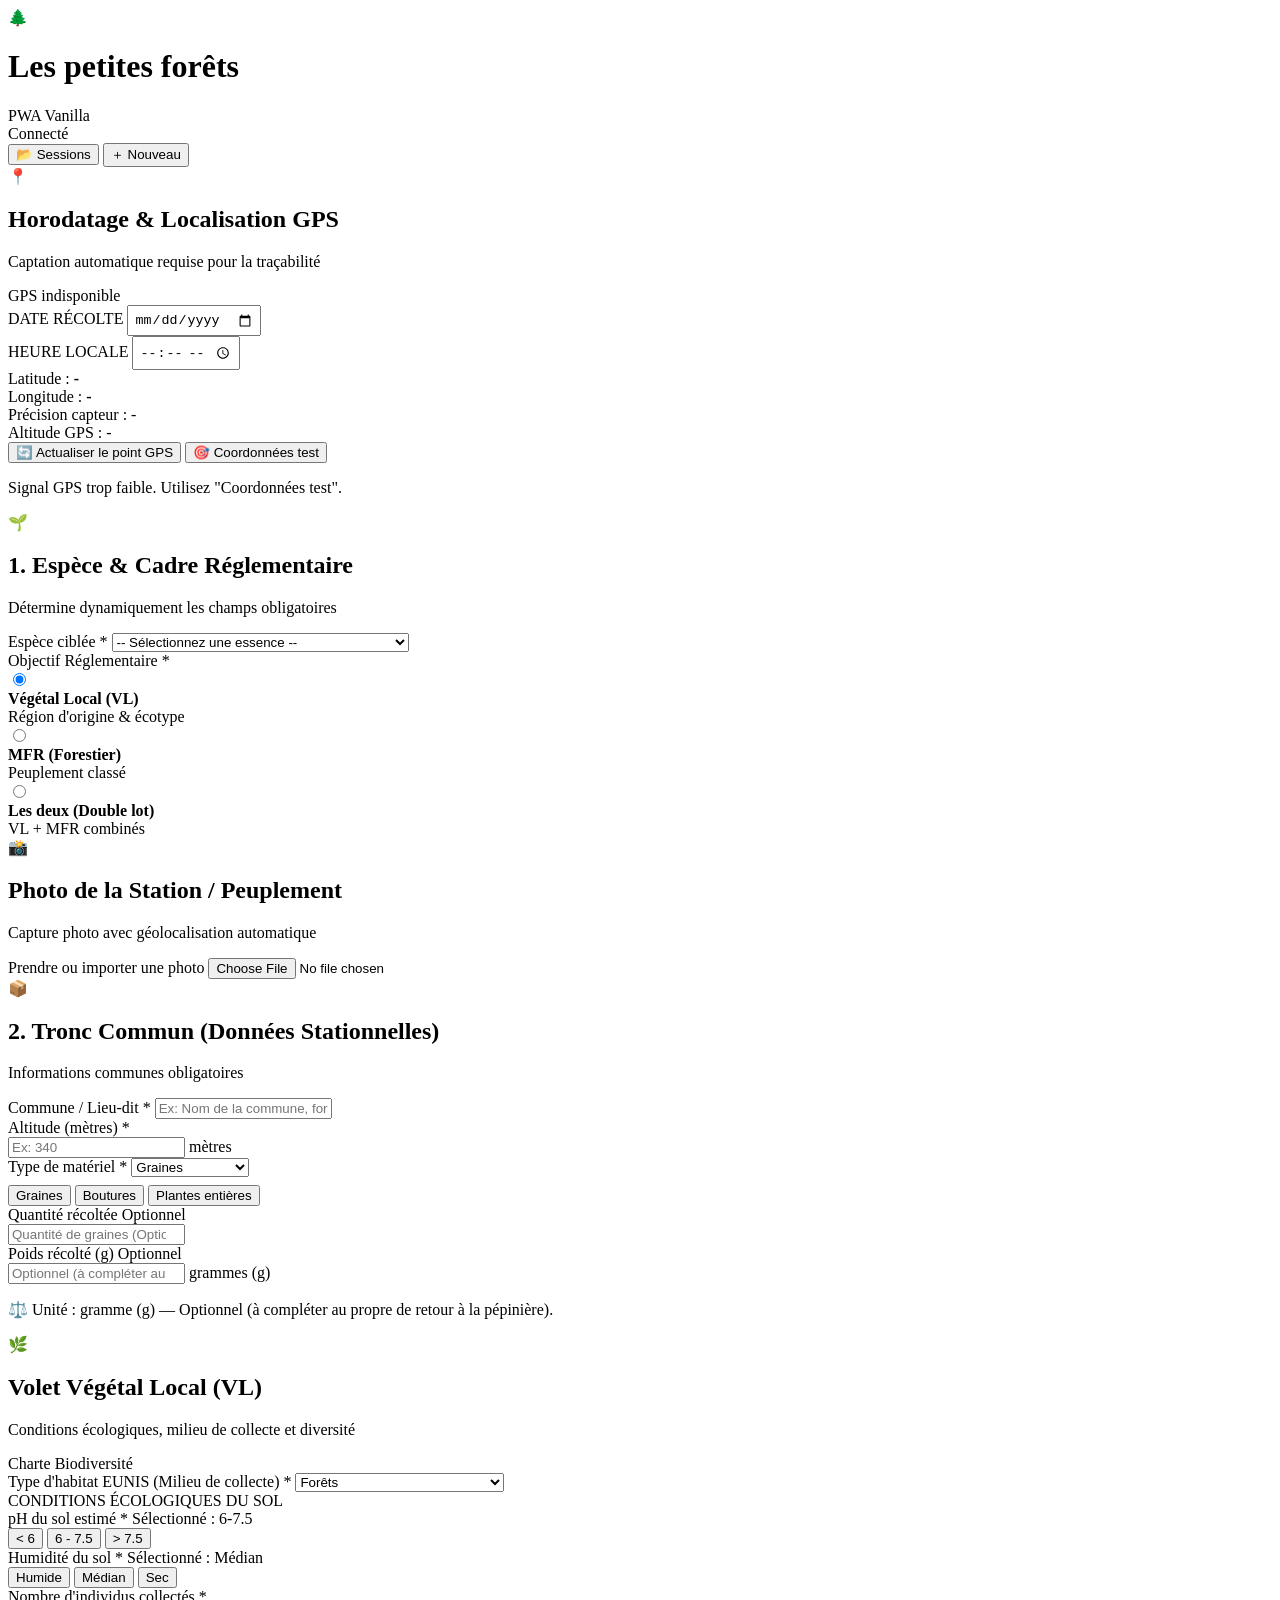
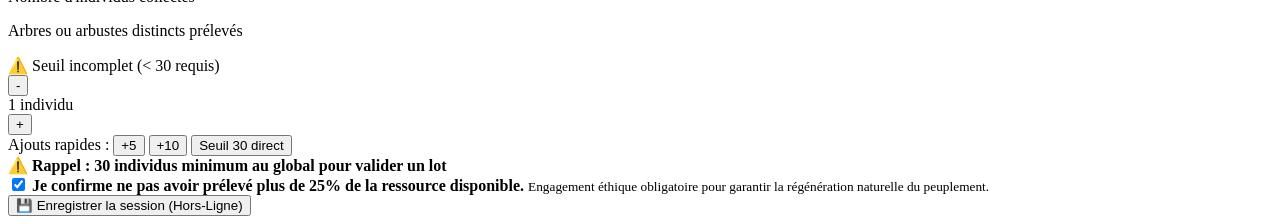
==== commit e194d560: "Add ecological conditions and MFR section to index.html" ====
--- a/index.html
+++ b/index.html
@@ -373,3 +373,194 @@
           <select id="select-eunis" class="form-control select-large">
             <option value="">-- Choisir le milieu de collecte --</option>
             <option value="Forêts" selected>Forêts</option>
+            <option value="Landes">Landes</option>
+            <option value="Pelouses">Pelouses</option>
+            <option value="Habitats agricoles">Habitats agricoles</option>
+            <option value="Prairies">Prairies</option>
+            <option value="Bord de route">Bord de route</option>
+            <option value="Milieu urbain">Milieu urbain</option>
+          </select>
+        </div>
+
+        <div class="subcard">
+          <span class="form-label">CONDITIONS ÉCOLOGIQUES DU SOL</span>
+
+          <div class="eco-field">
+            <div class="eco-header">
+              <span class="sublabel">pH du sol estimé <span class="req">*</span></span>
+              <span id="selected-ph-text" class="sel-text">Sélectionné : 6-7.5</span>
+            </div>
+            <div class="button-toggle-group" id="ph-group">
+              <button type="button" class="btn-toggle" data-value="<6">&lt; 6</button>
+              <button type="button" class="btn-toggle active" data-value="6-7.5">6 - 7.5</button>
+              <button type="button" class="btn-toggle" data-value=">7.5">&gt; 7.5</button>
+            </div>
+            <input type="hidden" id="input-ph" value="6-7.5">
+          </div>
+
+          <div class="eco-field">
+            <div class="eco-header">
+              <span class="sublabel">Humidité du sol <span class="req">*</span></span>
+              <span id="selected-hum-text" class="sel-text">Sélectionné : Médian</span>
+            </div>
+            <div class="button-toggle-group" id="humidity-group">
+              <button type="button" class="btn-toggle" data-value="Humide">Humide</button>
+              <button type="button" class="btn-toggle active" data-value="Médian">Médian</button>
+              <button type="button" class="btn-toggle" data-value="Sec">Sec</button>
+            </div>
+            <input type="hidden" id="input-humidity" value="Médian">
+          </div>
+        </div>
+
+        <div class="subcard">
+          <div class="counter-header">
+            <div>
+              <span class="form-label">Nombre d'individus collectés <span class="req">*</span></span>
+              <p class="field-hint">Arbres ou arbustes distincts prélevés</p>
+            </div>
+            <span id="badge-seuil" class="badge-threshold invalid">⚠️ Seuil incomplet (&lt; 30)</span>
+          </div>
+
+          <div class="stepper-box">
+            <button type="button" id="btn-minus-ind" class="btn-stepper" aria-label="Diminuer">-</button>
+            <div class="stepper-value">
+              <span id="val-individus" class="counter-num">1</span>
+              <span id="label-individus" class="counter-label">individu</span>
+            </div>
+            <button type="button" id="btn-plus-ind" class="btn-stepper btn-stepper-plus" aria-label="Augmenter">+</button>
+          </div>
+          <input type="hidden" id="input-individus" value="1">
+
+          <div class="quick-add-row">
+            <span>Ajouts rapides :</span>
+            <button type="button" class="btn-chip" id="btn-add-5">+5</button>
+            <button type="button" class="btn-chip" id="btn-add-10">+10</button>
+            <button type="button" class="btn-chip" id="btn-set-30">Seuil 30 direct</button>
+          </div>
+
+          <div class="reminder-box">
+            ⚠️ <strong>Rappel : 30 individus minimum au global pour valider un lot</strong>
+          </div>
+        </div>
+
+        <div class="checkbox-card" id="checkbox-25-container">
+          <label class="custom-checkbox">
+            <input type="checkbox" id="chk-25" checked>
+            <span class="checkbox-box"></span>
+            <span class="checkbox-text">
+              <strong>Je confirme ne pas avoir prélevé plus de 25% de la ressource disponible.</strong>
+              <small>Engagement éthique obligatoire pour garantir la régénération naturelle du peuplement.</small>
+            </span>
+          </label>
+        </div>
+      </section>
+
+      <!-- 6. VOLET MFR -->
+      <section id="section-mfr" class="card card-mfr" style="display: none;">
+        <div class="card-header">
+          <div class="card-icon card-icon-mfr">🌲</div>
+          <div>
+            <h2>Volet MFR (Matériel Forestier de Reproduction)</h2>
+            <p class="card-sub">Code forestier et peuplements classés</p>
+          </div>
+          <span class="badge-mfr">Code Forestier</span>
+        </div>
+
+        <div class="form-group">
+          <div class="label-with-action">
+            <span class="form-label">Catégorie MFR officielle <span class="req">*</span></span>
+            <span id="selected-mfr-text" class="sel-text">Sélectionné : Identifiée</span>
+          </div>
+
+          <div class="mfr-cards-grid" id="mfr-category-group">
+            <button type="button" class="mfr-btn active" data-value="Identifiée">
+              <strong>Identifiée</strong>
+              <small>Peuplement délimité</small>
+            </button>
+            <button type="button" class="mfr-btn" data-value="Sélectionnée">
+              <strong>Sélectionnée</strong>
+              <small>Phénotype supérieur</small>
+            </button>
+            <button type="button" class="mfr-btn" data-value="Qualifiée">
+              <strong>Qualifiée</strong>
+              <small>Verger à graines</small>
+            </button>
+            <button type="button" class="mfr-btn" data-value="Testée">
+              <strong>Testée</strong>
+              <small>Supériorité prouvée</small>
+            </button>
+          </div>
+          <input type="hidden" id="input-mfr-cat" value="Identifiée">
+        </div>
+
+        <div class="form-group">
+          <div class="label-with-action">
+            <label for="input-peuplement" class="form-label">
+              Code du peuplement de base <span class="req">*</span>
+            </label>
+            <span class="field-hint">Format type : FR-XX-YY</span>
+          </div>
+          <input type="text" id="input-peuplement" class="form-control font-mono uppercase" placeholder="ex: FR-NOR-01, FR-BRE-02" value="FR-NOR-01">
+          <div class="quick-add-row" style="margin-top: 6px;">
+            <span>Exemples rapides :</span>
+            <button type="button" class="btn-chip chip-code" data-code="FR-NOR-01">FR-NOR-01</button>
+            <button type="button" class="btn-chip chip-code" data-code="FR-BFC-04">FR-BFC-04</button>
+            <button type="button" class="btn-chip chip-code" data-code="FR-ARA-02">FR-ARA-02</button>
+          </div>
+        </div>
+      </section>
+
+    </form>
+  </main>
+
+  <!-- BARRE FLOTTANTE -->
+  <footer class="floating-bar">
+    <div class="floating-bar-inner">
+      <button type="button" id="btn-save-session" class="btn-save-floating">
+        💾 Enregistrer la session (Hors-Ligne)
+      </button>
+    </div>
+  </footer>
+
+  <!-- MODAL / TIROIR DE CONSULTATION DES SESSIONS LOCALES -->
+  <div id="drawer-sessions" class="modal-backdrop" style="display: none;">
+    <div class="modal-card">
+      <div class="modal-header">
+        <div class="modal-header-title">
+          <span class="modal-icon">📂</span>
+          <div>
+            <h3>Sessions Hors-Ligne Enregistrées (<span id="modal-sessions-count">0</span>)</h3>
+            <p>Stockées dans le LocalStorage de ce navigateur</p>
+          </div>
+        </div>
+        <button type="button" id="btn-close-drawer" class="btn-icon-close">×</button>
+      </div>
+
+      <div class="modal-body" id="sessions-list-container">
+        <!-- Rempli dynamiquement par app.js -->
+      </div>
+
+      <!-- Inspecteur JSON intégré -->
+      <div id="json-viewer-box" class="json-inspector" style="display: none;">
+        <div class="json-header">
+          <strong id="json-title">JSON Structuré</strong>
+          <div class="json-actions">
+            <button type="button" id="btn-copy-json" class="btn-small">📋 Copier</button>
+            <button type="button" id="btn-download-json" class="btn-small btn-primary-mini">⬇️ Télécharger .json</button>
+            <button type="button" id="btn-close-json" class="btn-small">Fermer JSON</button>
+          </div>
+        </div>
+        <pre id="json-content"></pre>
+      </div>
+
+      <div class="modal-footer">
+        <button type="button" id="btn-export-all" class="btn-secondary-action">Tout exporter (.json)</button>
+        <button type="button" id="btn-drawer-ok" class="btn-primary-action">Fermer</button>
+      </div>
+    </div>
+  </div>
+
+  <!-- LIEN VERS LE FICHIER JAVASCRIPT -->
+  <script src="./app.js"></script>
+</body>
+</html>
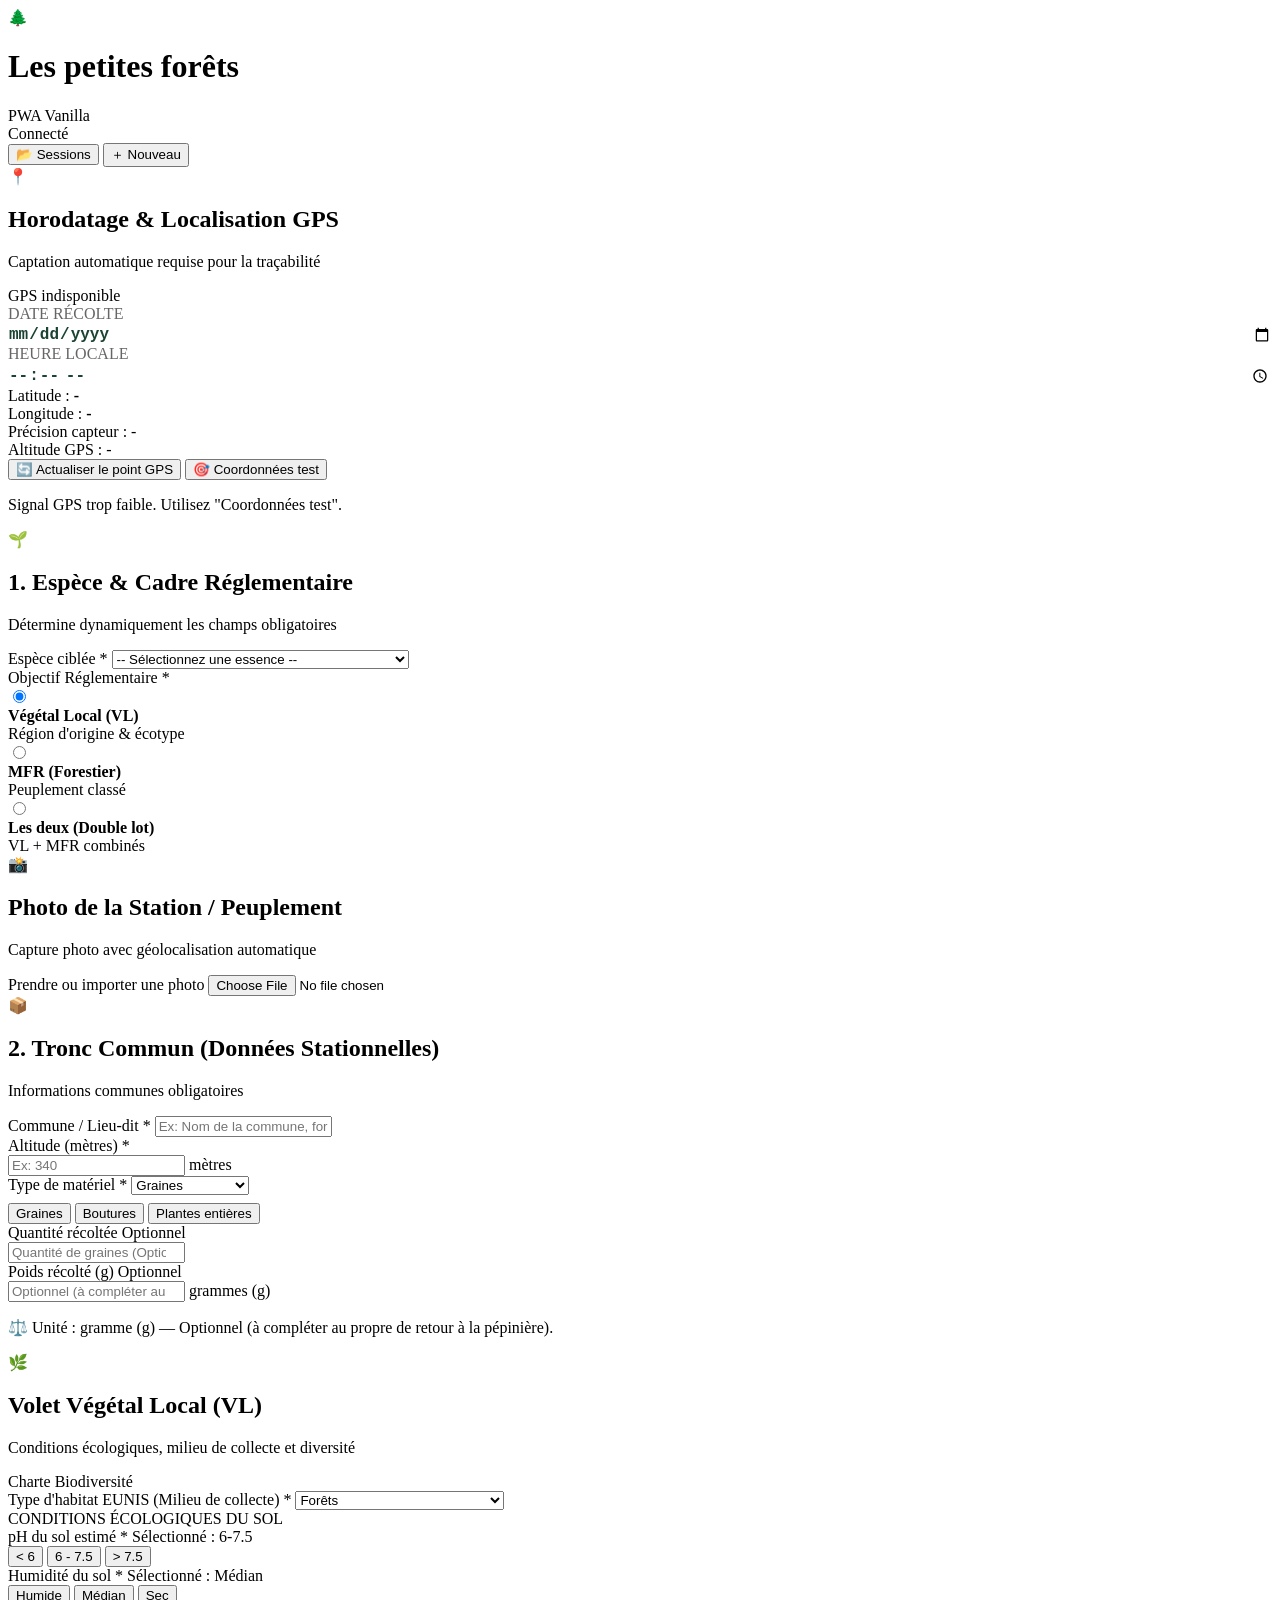
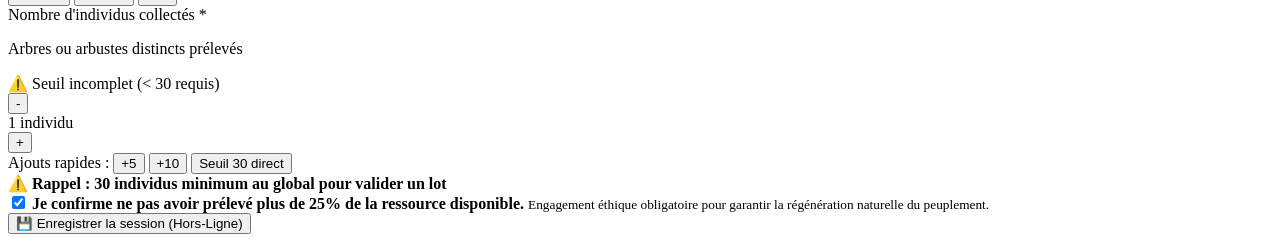
==== commit 069df1bd: "Refactor date and time input styles in index.html" ====
--- a/index.html
+++ b/index.html
@@ -87,13 +87,13 @@
         </div>
 
         <div class="date-time-grid">
-          <div class="form-group" style="margin-bottom: 0;">
-            <label class="label-mini" for="input-date">DATE RÉCOLTE</label>
-            <input type="date" id="input-date" class="form-control val-mono" style="padding: 5px; height: auto;">
-          </div>
-          <div class="form-group" style="margin-bottom: 0;">
-            <label class="label-mini" for="input-time">HEURE LOCALE</label>
-            <input type="time" id="input-time" class="form-control val-mono" style="padding: 5px; height: auto;">
+          <div class="info-pill">
+            <label class="label-mini" for="input-date" style="display:block; margin-bottom:2px; color:#666;">DATE RÉCOLTE</label>
+            <input type="date" id="input-date" class="val-mono" style="background:transparent; border:none; color:#1b4332; font-weight:bold; font-size:1rem; outline:none; width:100%; padding:0;">
+          </div>
+          <div class="info-pill">
+            <label class="label-mini" for="input-time" style="display:block; margin-bottom:2px; color:#666;">HEURE LOCALE</label>
+            <input type="time" id="input-time" class="val-mono" style="background:transparent; border:none; color:#1b4332; font-weight:bold; font-size:1rem; outline:none; width:100%; padding:0;">
           </div>
         </div>
 
--- a/style.css
+++ b/style.css
@@ -8,6 +8,7 @@
 const state = {
   sessionId: '',
   dateStr: '',
+  displayDateStr: '', // Format de repli
   timeStr: '',
   gps: { lat: null, lng: null, acc: null, alt: null, status: 'idle', error: '', commune: null },
   currentObjective: 'VL',
@@ -41,6 +42,7 @@
 
   state.sessionId = generateSessionId();
   state.dateStr = `${yyyy}-${mm}-${dd}`;
+  state.displayDateStr = `${dd}/${mm}/${yyyy}`;
   state.timeStr = now.toTimeString().substring(0, 5);
 
   const inputDate = document.getElementById('input-date');
@@ -470,20 +472,30 @@
 
   const labelQuantiteEl = document.getElementById('label-quantite');
   
-  // Récupération de la date et l'heure manuelles
-  const dateVal = document.getElementById('input-date').value || state.dateStr;
-  const timeVal = document.getElementById('input-time').value || state.timeStr;
-  const [yyyy, mm, dd] = dateVal.split('-');
-  const customDisplayDateStr = `${dd}/${mm}/${yyyy}`;
+  // Lecture inconditionnelle des champs de date et heure visibles à l'écran
+  const dateInputEl = document.getElementById('input-date');
+  const timeInputEl = document.getElementById('input-time');
+  
+  const finalDate = dateInputEl && dateInputEl.value ? dateInputEl.value : state.dateStr;
+  const finalTime = timeInputEl && timeInputEl.value ? timeInputEl.value : state.timeStr;
+  
+  // Formatage propre JJ/MM/AAAA
+  let customDisplayDateStr = state.displayDateStr;
+  if (finalDate) {
+    const parts = finalDate.split('-');
+    if (parts.length === 3) {
+      customDisplayDateStr = `${parts[2]}/${parts[1]}/${parts[0]}`;
+    }
+  }
 
   const payload = {
     schemaVersion: '1.2.0',
     sessionId: state.sessionId,
-    timestamp: `${dateVal}T${timeVal}:00`,
+    timestamp: `${finalDate}T${finalTime}:00`,
     collectedAt: {
-      date: customDisplayDateStr,
-      time: timeVal,
-      iso: new Date(`${dateVal}T${timeVal}`).toISOString()
+      date_fr: customDisplayDateStr,
+      time_local: finalTime,
+      iso_utc: new Date(`${finalDate}T${finalTime}`).toISOString()
     },
     geolocation: {
       latitude: state.gps.lat,
@@ -563,7 +575,6 @@
 // ==========================================================================
 
 function bindEvents() {
-  // Délégation globale pour les clics du bandeau de succès
   document.body.addEventListener('click', (e) => {
     if (e.target.id === 'btn-dismiss-alert') {
       window.hideSuccessBanner();
@@ -727,7 +738,11 @@
   }
 
   container.innerHTML = sessions.map(s => {
-    const dateAffichee = s.collectedAt && s.collectedAt.date ? s.collectedAt.date : s.timestamp;
+    // Affichage explicite de l'heure saisie pour vous rassurer
+    const dateAffichee = s.collectedAt && s.collectedAt.date_fr 
+      ? `${s.collectedAt.date_fr} à ${s.collectedAt.time_local}` 
+      : s.timestamp.replace('T', ' à ');
+      
     return `
       <div style="background:#f9f9f9; border:1px solid #ddd; padding:12px; border-radius:8px; margin-bottom:10px;">
         <div style="display:flex; justify-content:space-between; align-items:center;">
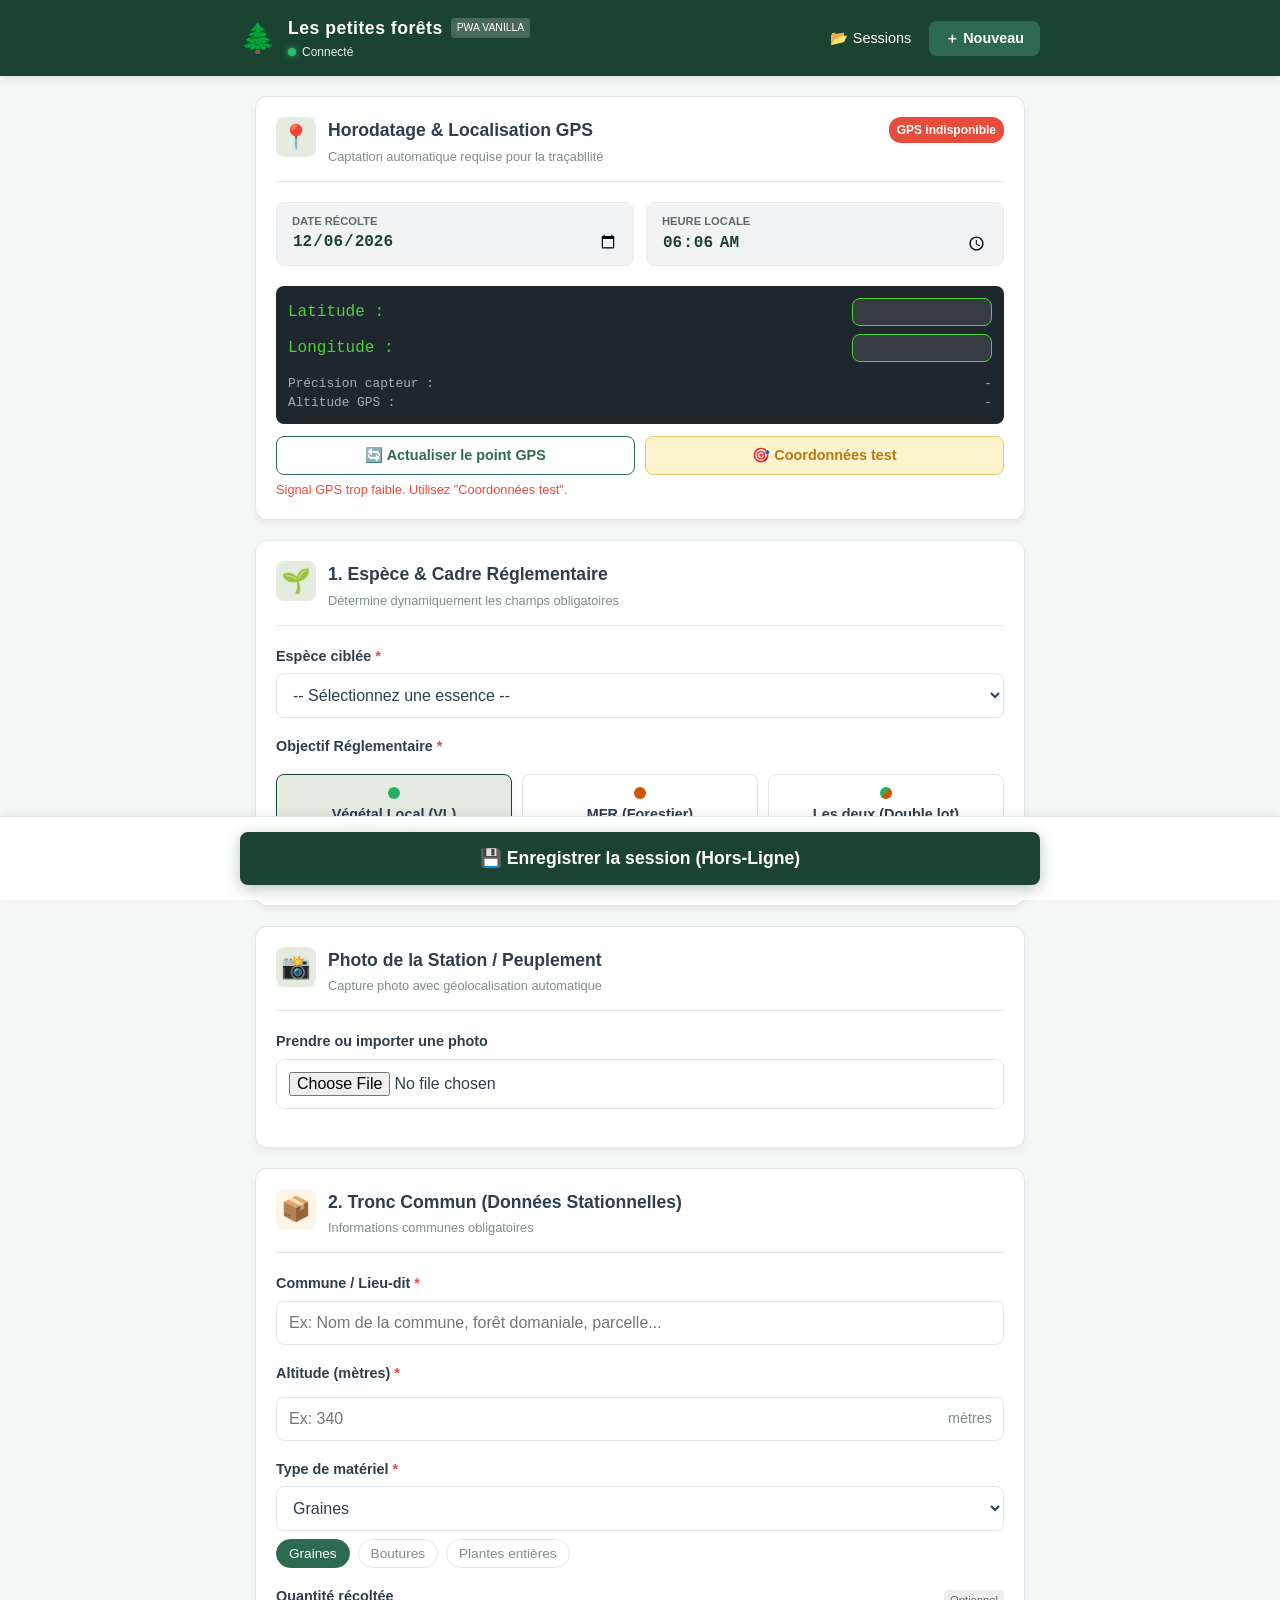
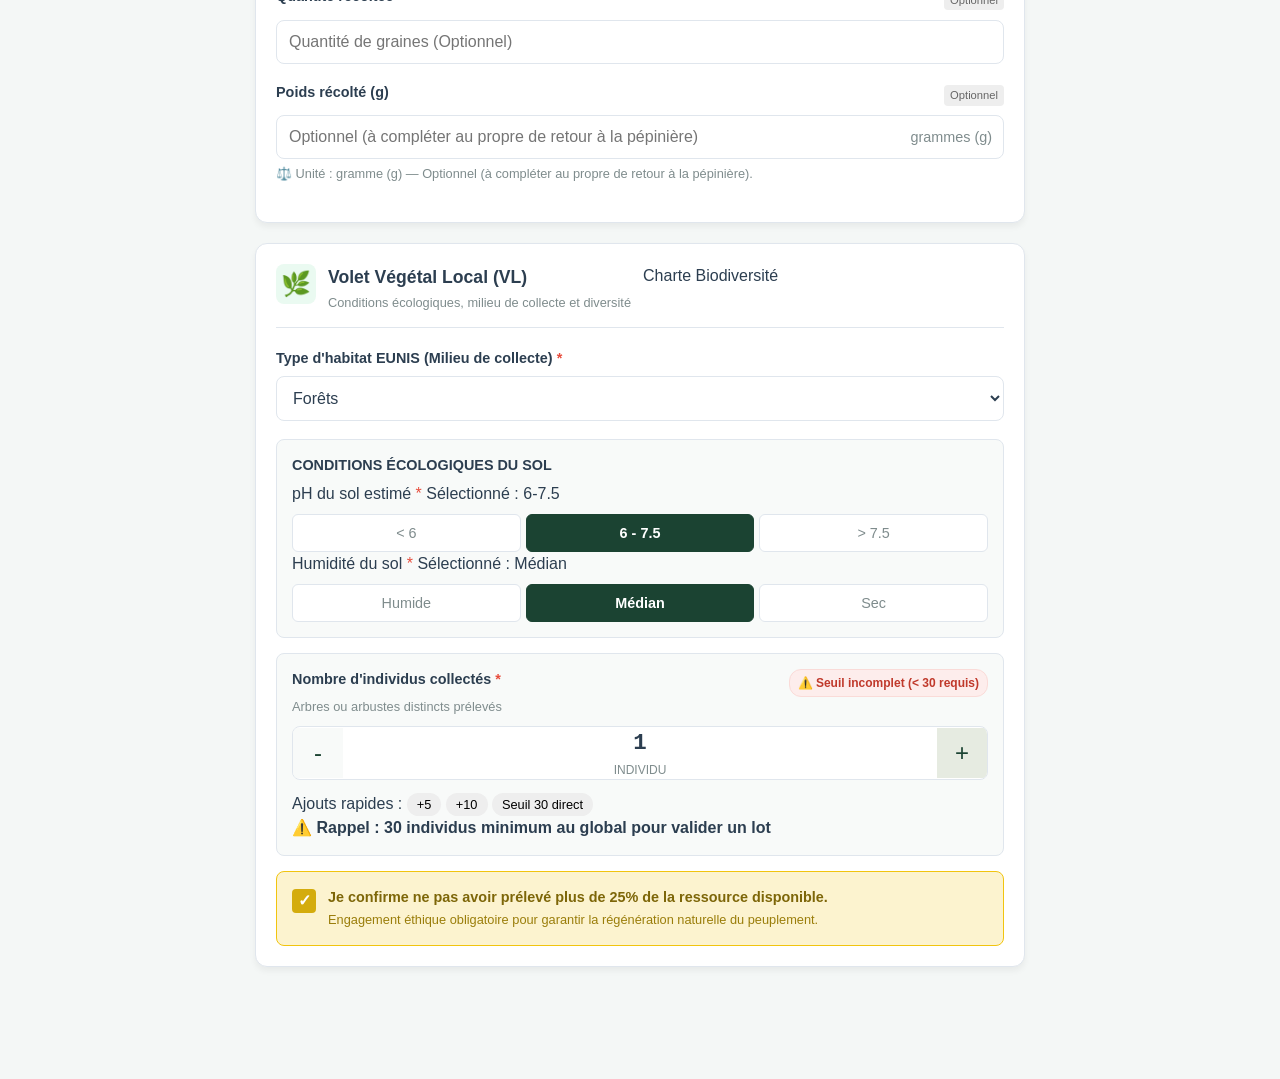
==== commit 0f8b9ce1: "Refactor GPS input fields and clean up comments Updated the GPS input fields to use labels and input" ====
--- a/index.html
+++ b/index.html
@@ -98,15 +98,15 @@
         </div>
 
         <div class="gps-terminal">
-          <div class="gps-row">
-            <span>Latitude :</span>
-            <strong id="display-lat" class="text-green">-</strong>
-          </div>
-          <div class="gps-row">
-            <span>Longitude :</span>
-            <strong id="display-lng" class="text-green">-</strong>
-          </div>
-          <div class="gps-row-small">
+          <div class="gps-row" style="align-items: center;">
+            <label for="input-lat">Latitude :</label>
+            <input type="number" id="input-lat" step="any" class="form-control" style="width: 140px; background: rgba(255,255,255,0.1); border: 1px solid #4cd137; color: #4cd137; padding: 4px 8px; text-align: right; font-family: monospace;">
+          </div>
+          <div class="gps-row" style="align-items: center; margin-top: 8px;">
+            <label for="input-lng">Longitude :</label>
+            <input type="number" id="input-lng" step="any" class="form-control" style="width: 140px; background: rgba(255,255,255,0.1); border: 1px solid #4cd137; color: #4cd137; padding: 4px 8px; text-align: right; font-family: monospace;">
+          </div>
+          <div class="gps-row-small" style="margin-top: 12px;">
             <span>Précision capteur :</span>
             <span id="display-acc">-</span>
           </div>
@@ -143,73 +143,33 @@
           </label>
           <select id="species-select" class="form-control select-large" onchange="onSpeciesChanged(this)">
             <option value="" disabled selected>-- Sélectionnez une essence --</option>
-            
-            <!-- Érables -->
             <option value="Acer campestre" data-regime="both" data-mfr-cat="Identifiée">Érable champêtre (Acer campestre)</option>
             <option value="Acer monspessulanum" data-regime="vl">Érable de Montpellier (Acer monspessulanum)</option>
             <option value="Acer platanoides" data-regime="both" data-mfr-cat="Identifiée">Érable plane (Acer platanoides)</option>
             <option value="Acer pseudoplatanus" data-regime="both" data-mfr-cat="Sélectionnée">Érable sycomore (Acer pseudoplatanus)</option>
-            
-            <!-- Aulne -->
             <option value="Alnus glutinosa" data-regime="both" data-mfr-cat="Identifiée">Aulne glutineux (Alnus glutinosa)</option>
-            
-            <!-- Charme -->
             <option value="Carpinus betulus" data-regime="both" data-mfr-cat="Identifiée">Charme (Carpinus betulus)</option>
-            
-            <!-- Cornouillers -->
             <option value="Cornus mas" data-regime="vl">Cornouiller mâle (Cornus mas)</option>
             <option value="Cornus sanguinea" data-regime="vl">Cornouiller sanguin (Cornus sanguinea)</option>
-            
-            <!-- Noisetier -->
             <option value="Corylus avellana" data-regime="vl">Noisetier (Corylus avellana)</option>
-            
-            <!-- Aubépine -->
             <option value="Crataegus monogyna" data-regime="vl">Aubépine à un style (Crataegus monogyna)</option>
-            
-            <!-- Fusain -->
             <option value="Euonymus europaeus" data-regime="vl">Fusain d’Europe (Euonymus europaeus)</option>
-            
-            <!-- Hêtre -->
             <option value="Fagus sylvatica" data-regime="both" data-mfr-cat="Sélectionnée">Hêtre (Fagus sylvatica)</option>
-            
-            <!-- Frêne -->
             <option value="Fraxinus excelsior" data-regime="both" data-mfr-cat="Sélectionnée">Frêne commun (Fraxinus excelsior)</option>
-            
-            <!-- Houx -->
             <option value="Ilex aquifolium" data-regime="vl">Houx (Ilex aquifolium)</option>
-            
-            <!-- Troène -->
             <option value="Ligustrum vulgare" data-regime="vl">Troène (Ligustrum vulgare)</option>
-            
-            <!-- Pommier & Poirier -->
             <option value="Malus sylvestris" data-regime="both" data-mfr-cat="Identifiée">Pommier sauvage (Malus sylvestris)</option>
             <option value="Pyrus communis" data-regime="vl">Poirier commun (Pyrus communis)</option>
-            
-            <!-- Prunus -->
             <option value="Prunus avium" data-regime="both" data-mfr-cat="Sélectionnée">Merisier (Prunus avium)</option>
             <option value="Prunus spinosa" data-regime="vl">Prunellier (Prunus spinosa)</option>
-            
-            <!-- Chênes -->
             <option value="Quercus petraea" data-regime="both" data-mfr-cat="Sélectionnée">Chêne sessile (Quercus petraea)</option>
             <option value="Quercus robur" data-regime="both" data-mfr-cat="Sélectionnée">Chêne pédonculé (Quercus robur)</option>
-            
-            <!-- Nerprun -->
             <option value="Rhamnus cathartica" data-regime="vl">Nerprun officinal (Rhamnus cathartica)</option>
-            
-            <!-- Groseillier -->
             <option value="Ribes rubrum" data-regime="vl">Groseillier (Ribes rubrum)</option>
-            
-            <!-- Rosier -->
             <option value="Rosa canina" data-regime="vl">Rosier des chiens (Rosa canina)</option>
-            
-            <!-- Sureau -->
             <option value="Sambucus nigra" data-regime="vl">Sureau noir (Sambucus nigra)</option>
-            
-            <!-- Sorbiers & Alisier -->
             <option value="Sorbus aucuparia" data-regime="vl">Sorbier des oiseleurs (Sorbus aucuparia)</option>
             <option value="Sorbus torminalis" data-regime="both" data-mfr-cat="Identifiée">Alisier torminal (Sorbus torminalis)</option>
-            
-            <!-- Tilleuls -->
             <option value="Tilia cordata" data-regime="both" data-mfr-cat="Identifiée">Tilleul à petites feuilles (Tilia cordata)</option>
             <option value="Tilia platyphyllos" data-regime="both" data-mfr-cat="Identifiée">Tilleul à grandes feuilles (Tilia platyphyllos)</option>
           </select>
@@ -560,7 +520,6 @@
     </div>
   </div>
 
-  <!-- LIEN VERS LE FICHIER JAVASCRIPT -->
   <script src="./app.js"></script>
 </body>
 </html>
--- a/style.css
+++ b/style.css
@@ -1,848 +1,562 @@
-/**
- * LES PETITES FORÊTS - PWA COLLECTE TERRAIN
- * Stockage LocalStorage 100% Hors-Ligne & Géocodage
- */
-
-const STORAGE_KEY = 'semeur_harvest_sessions_v1';
-
-const state = {
-  sessionId: '',
-  dateStr: '',
-  displayDateStr: '', // Format de repli
-  timeStr: '',
-  gps: { lat: null, lng: null, acc: null, alt: null, status: 'idle', error: '', commune: null },
-  currentObjective: 'VL',
-  lastSavedPayload: null,
-  viewingSession: null,
-};
-
-// ==========================================================================
-// 1. INITIALISATION & GESTION DE SESSION
-// ==========================================================================
-
-function initApp() {
-  window.initNewSession();
-  bindEvents();
-  updateNetworkStatus();
-  updateSessionsCountBadge();
-}
-
-function generateSessionId() {
-  const d = new Date();
-  const ymd = d.toISOString().split('T')[0].replace(/-/g, '');
-  const rand = Math.random().toString(36).substring(2, 6).toUpperCase();
-  return `REC-${ymd}-${rand}`;
-}
-
-window.initNewSession = function() {
-  const now = new Date();
-  const dd = String(now.getDate()).padStart(2, '0');
-  const mm = String(now.getMonth() + 1).padStart(2, '0');
-  const yyyy = now.getFullYear();
-
-  state.sessionId = generateSessionId();
-  state.dateStr = `${yyyy}-${mm}-${dd}`;
-  state.displayDateStr = `${dd}/${mm}/${yyyy}`;
-  state.timeStr = now.toTimeString().substring(0, 5);
-
-  const inputDate = document.getElementById('input-date');
-  const inputTime = document.getElementById('input-time');
-  if (inputDate) inputDate.value = state.dateStr;
-  if (inputTime) inputTime.value = state.timeStr;
-
-  const lieuDitInput = document.getElementById('input-lieudit');
-  if (lieuDitInput) { lieuDitInput.value = ''; delete lieuDitInput.dataset.autoFilled; }
-
-  const lieuDitHint = document.getElementById('lieudit-hint');
-  if (lieuDitHint) { lieuDitHint.style.display = 'none'; lieuDitHint.textContent = ''; }
-
-  const altInput = document.getElementById('input-altitude');
-  if (altInput) altInput.value = '';
-
-  const quantiteInput = document.getElementById('input-quantite');
-  if (quantiteInput) quantiteInput.value = '';
-
-  const poidsInput = document.getElementById('input-poids-g');
-  if (poidsInput) poidsInput.value = '';
-
-  const selectEunis = document.getElementById('select-eunis');
-  if (selectEunis) selectEunis.value = 'Forêts';
-
-  const chk25 = document.getElementById('chk-25');
-  if (chk25) chk25.checked = true;
-
-  const inputPeuplement = document.getElementById('input-peuplement');
-  if (inputPeuplement) inputPeuplement.value = 'FR-NOR-01';
-
-  const selectMateriel = document.getElementById('select-materiel-type');
-  if (selectMateriel) selectMateriel.value = 'Graines';
-
-  const hiddenMateriel = document.getElementById('input-materiel-type');
-  if (hiddenMateriel) hiddenMateriel.value = 'Graines';
-
-  document.querySelectorAll('.chip-materiel').forEach(c => {
-    c.classList.toggle('active', c.getAttribute('data-value') === 'Graines');
-  });
-
-  updateDynamicQuantite('Graines');
-  setIndividusCount(1);
-  window.hideSuccessBanner();
-  hideErrorBanner();
+/* ==========================================================================
+   VARIABLES & RESET
+   ========================================================================== */
+:root {
+  --primary: #1b4332;
+  --primary-light: #2d6a4f;
+  --secondary: #E6EBE1; /* Vert sauge Les Petites Forêts */
+  --bg-color: #f4f7f6;
+  --surface: #ffffff;
+  --text-main: #2c3e50;
+  --text-muted: #7f8c8d;
+  --border: #e0e6ed;
   
-  currentPhotoData = null;
-  currentPhotoCoords = null;
-  const photoPreview = document.getElementById('photo-preview');
-  const photoContainer = document.getElementById('photo-preview-container');
-  const photoInput = document.getElementById('station-photo');
-  if (photoPreview) photoPreview.src = '';
-  if (photoContainer) photoContainer.style.display = 'none';
-  if (photoInput) photoInput.value = '';
-
-  window.scrollTo({ top: 0, behavior: 'smooth' });
-
-  acquireGpsLocation();
-};
-
-// ==========================================================================
-// 2. GÉOLOCALISATION GPS
-// ==========================================================================
-
-function acquireGpsLocation() {
-  const badge = document.getElementById('gps-status-badge');
-  const msgEl = document.getElementById('gps-msg');
-
-  if (!navigator.geolocation) {
-    state.gps.status = 'error';
-    state.gps.error = 'Géolocalisation non supportée.';
-    if (badge) { badge.className = 'badge-gps badge-gps-err'; badge.textContent = 'GPS non supporté'; }
-    if (msgEl) { msgEl.textContent = state.gps.error; msgEl.style.display = 'block'; }
-    return;
-  }
-
-  state.gps.status = 'acquiring';
-  if (badge) { badge.className = 'badge-gps badge-gps-acquiring'; badge.textContent = 'Recherche satellite...'; }
-  if (msgEl) msgEl.style.display = 'none';
-
-  navigator.geolocation.getCurrentPosition(
-    (pos) => {
-      state.gps.lat = pos.coords.latitude;
-      state.gps.lng = pos.coords.longitude;
-      state.gps.acc = pos.coords.accuracy;
-      state.gps.alt = pos.coords.altitude;
-      state.gps.status = 'acquired';
-      renderGpsDisplay();
-
-      const altBtn = document.getElementById('btn-use-gps-alt');
-      const gpsAltVal = document.getElementById('gps-alt-val');
-      
-      if (altBtn && gpsAltVal) {
-        altBtn.style.display = 'inline-block';
-        if (state.gps.alt !== null) {
-          gpsAltVal.textContent = Math.round(state.gps.alt);
-          altBtn.style.opacity = '1';
-          altBtn.style.pointerEvents = 'auto';
-        } else {
-          gpsAltVal.textContent = 'non détectée';
-          altBtn.style.opacity = '0.5';
-          altBtn.style.pointerEvents = 'none';
-        }
-      }
-
-      reverseGeocode(state.gps.lat, state.gps.lng);
-    },
-    (err) => {
-      state.gps.status = 'error';
-      state.gps.error = 'Signal GPS trop faible. Utilisez "Coordonnées test".';
-      if (badge) { badge.className = 'badge-gps badge-gps-err'; badge.textContent = 'GPS indisponible'; }
-      if (msgEl) { msgEl.textContent = state.gps.error; msgEl.style.display = 'block'; }
-    },
-    { enableHighAccuracy: true, timeout: 10000, maximumAge: 30000 }
-  );
-}
-
-function simulateGpsLocation() {
-  state.gps.lat = 46.652145 + (Math.random() - 0.5) * 0.005;
-  state.gps.lng = 2.711832 + (Math.random() - 0.5) * 0.005;
-  state.gps.acc = 4.5;
-  state.gps.alt = 255;
-  state.gps.status = 'acquired';
+  --vl-color: #27ae60;
+  --vl-bg: #eafaf1;
+  --mfr-color: #d35400;
+  --mfr-bg: #fdf2e9;
+  --amber: #f39c12;
   
-  const gpsMsg = document.getElementById('gps-msg');
-  if (gpsMsg) gpsMsg.style.display = 'none';
-  renderGpsDisplay();
-  
-  const altBtn = document.getElementById('btn-use-gps-alt');
-  const gpsAltVal = document.getElementById('gps-alt-val');
-  if (altBtn && gpsAltVal) {
-    gpsAltVal.textContent = '255';
-    altBtn.style.display = 'inline-block';
-    altBtn.style.opacity = '1';
-    altBtn.style.pointerEvents = 'auto';
-  }
-  
-  const altInput = document.getElementById('input-altitude');
-  if (altInput && !altInput.value) altInput.value = '255';
-  
-  reverseGeocode(state.gps.lat, state.gps.lng);
-}
-
-function renderGpsDisplay() {
-  const badge = document.getElementById('gps-status-badge');
-  if (badge) { badge.className = 'badge-gps badge-gps-ok'; badge.textContent = 'Signal GPS fixé ✓'; }
-  const latEl = document.getElementById('display-lat');
-  const lngEl = document.getElementById('display-lng');
-  const accEl = document.getElementById('display-acc');
-  const altGpsEl = document.getElementById('display-alt-gps');
-  if (latEl) latEl.textContent = state.gps.lat ? state.gps.lat.toFixed(6) + '° N' : '-';
-  if (lngEl) lngEl.textContent = state.gps.lng ? state.gps.lng.toFixed(6) + '° E' : '-';
-  if (accEl) accEl.textContent = state.gps.acc ? `± ${Math.round(state.gps.acc)} m` : 'N/A';
-  if (altGpsEl) altGpsEl.textContent = state.gps.alt ? `${Math.round(state.gps.alt)} m` : 'Non fourni';
-}
-
-async function reverseGeocode(lat, lng) {
-  const lieuDitInput = document.getElementById('input-lieudit');
-  const lieuDitHint = document.getElementById('lieudit-hint');
-  if (!lat || !lng || !navigator.onLine) return;
-
-  try {
-    const url = `https://geo.api.gouv.fr/communes?lat=${lat}&lon=${lng}&fields=nom`;
-    const response = await fetch(url);
-    const data = await response.json();
-    if (Array.isArray(data) && data.length > 0 && data[0].nom) {
-      const communeNom = data[0].nom;
-      state.gps.commune = communeNom;
-      if (lieuDitInput && (!lieuDitInput.value.trim() || lieuDitInput.dataset.autoFilled === 'true')) {
-        lieuDitInput.value = communeNom;
-        lieuDitInput.dataset.autoFilled = 'true';
-      }
-      if (lieuDitHint) {
-        lieuDitHint.className = 'field-hint text-green';
-        lieuDitHint.textContent = `📍 Commune détectée via GPS : ${communeNom}`;
-        lieuDitHint.style.display = 'block';
-      }
-    }
-  } catch (err) {
-    state.gps.commune = null;
-  }
-}
-
-// ==========================================================================
-// 3. LOGIQUE CONDITIONNELLE ESPÈCES & MFR INTELLIGENT
-// ==========================================================================
-
-function onSpeciesChanged(selectElement) {
-  const selectedOption = selectElement.options[selectElement.selectedIndex];
-  const regime = selectedOption ? selectedOption.getAttribute('data-regime') : 'both';
-
-  const cardMfr = document.getElementById('card-reg-mfr');
-  const cardBoth = document.getElementById('card-reg-both');
-  const lockedBadge = document.getElementById('badge-locked-vl');
-  const noticeVl = document.getElementById('notice-vl-only');
-
-  if (regime === 'vl') {
-    setRegulatoryObjective('VL');
-    if (cardMfr) cardMfr.classList.add('disabled');
-    if (cardBoth) cardBoth.classList.add('disabled');
-    if (lockedBadge) lockedBadge.style.display = 'inline-block';
-    if (noticeVl) noticeVl.style.display = 'block';
-  } else {
-    setRegulatoryObjective('BOTH');
-    if (cardMfr) cardMfr.classList.remove('disabled');
-    if (cardBoth) cardBoth.classList.remove('disabled');
-    if (lockedBadge) lockedBadge.style.display = 'none';
-    if (noticeVl) noticeVl.style.display = 'none';
-    
-    autoSelectMfrCategory(selectedOption);
-  }
-}
-
-function autoSelectMfrCategory(selectedOption) {
-  if (!selectedOption) return;
-  const defaultCategory = selectedOption.getAttribute('data-mfr-cat') || 'Identifiée';
-  
-  document.querySelectorAll('#mfr-category-group .mfr-btn').forEach(btn => {
-    btn.classList.toggle('active', btn.getAttribute('data-value') === defaultCategory);
-  });
-  
-  const hiddenMfrCat = document.getElementById('input-mfr-cat');
-  if (hiddenMfrCat) hiddenMfrCat.value = defaultCategory;
-  
-  const selectedMfrText = document.getElementById('selected-mfr-text');
-  if (selectedMfrText) selectedMfrText.textContent = 'Sélectionné : ' + defaultCategory;
-}
-
-function setRegulatoryObjective(objective) {
-  state.currentObjective = objective;
-  document.querySelectorAll('.radio-card').forEach(card => {
-    const radio = card.querySelector('input[type="radio"]');
-    if (radio) {
-      radio.checked = (radio.value === objective);
-      card.classList.toggle('active', radio.checked);
-    }
-  });
-  refreshConditionalSections();
-}
-
-function refreshConditionalSections() {
-  const selectElement = document.getElementById('species-select');
-  const selectedOption = selectElement ? selectElement.options[selectElement.selectedIndex] : null;
-  const regime = selectedOption ? selectedOption.getAttribute('data-regime') : 'both';
-  const effectiveObjective = (regime === 'vl') ? 'VL' : state.currentObjective;
-
-  const showVL = effectiveObjective === 'VL' || effectiveObjective === 'BOTH';
-  const showMFR = effectiveObjective === 'MFR' || effectiveObjective === 'BOTH';
-
-  const sectionVl = document.getElementById('section-vl');
-  const sectionMfr = document.getElementById('section-mfr');
-  if (sectionVl) sectionVl.style.display = showVL ? 'block' : 'none';
-  if (sectionMfr) sectionMfr.style.display = showMFR ? 'block' : 'none';
-}
-
-// ==========================================================================
-// 4. MODULE PHOTO GÉOLOCALISÉE (AVEC COMPRESSION)
-// ==========================================================================
-
-let currentPhotoData = null;
-let currentPhotoCoords = null;
-
-function handlePhotoCapture(event) {
-  const file = event.target.files[0];
-  if (!file) return;
-
-  const reader = new FileReader();
-  reader.onload = function(e) {
-    const img = new Image();
-    img.onload = function() {
-      // 1. Création d'un canevas pour redimensionner l'image
-      const canvas = document.createElement('canvas');
-      const MAX_WIDTH = 800;
-      const MAX_HEIGHT = 800;
-      let width = img.width;
-      let height = img.height;
-
-      if (width > height) {
-        if (width > MAX_WIDTH) { height *= MAX_WIDTH / width; width = MAX_WIDTH; }
-      } else {
-        if (height > MAX_HEIGHT) { width *= MAX_HEIGHT / height; height = MAX_HEIGHT; }
-      }
-      canvas.width = width;
-      canvas.height = height;
-      
-      // 2. Dessin de l'image réduite
-      const ctx = canvas.getContext('2d');
-      ctx.drawImage(img, 0, 0, width, height);
-
-      // 3. Compression en JPEG
-      currentPhotoData = canvas.toDataURL('image/jpeg', 0.7);
-
-      const preview = document.getElementById('photo-preview');
-      const container = document.getElementById('photo-preview-container');
-      const gpsInfo = document.getElementById('photo-gps-info');
-      
-      if (preview) preview.src = currentPhotoData;
-      if (container) container.style.display = 'block';
-
-      if (navigator.geolocation) {
-        navigator.geolocation.getCurrentPosition(
-          (position) => {
-            const lat = position.coords.latitude.toFixed(6);
-            const lon = position.coords.longitude.toFixed(6);
-            if (gpsInfo) gpsInfo.innerHTML = `📍 GPS attaché : Lat ${lat}, Lon ${lon}`;
-            currentPhotoCoords = { latitude: lat, longitude: lon };
-          },
-          () => {
-            if (gpsInfo) gpsInfo.innerHTML = `⚠️ Photo chargée sans GPS`;
-            currentPhotoCoords = null;
-          },
-          { enableHighAccuracy: true }
-        );
-      }
-    };
-    img.src = e.target.result;
-  };
-  reader.readAsDataURL(file);
-}
-
-// ==========================================================================
-// 5. QUANTITÉ DYNAMIQUE ET INDIVIDUS
-// ==========================================================================
-
-function updateDynamicQuantite(materielType) {
-  const inputQuantite = document.getElementById('input-quantite');
-  const labelQuantite = document.getElementById('label-quantite');
-  if (materielType === 'Boutures') {
-    if (labelQuantite) labelQuantite.textContent = 'Nombre de boutures';
-    if (inputQuantite) inputQuantite.placeholder = 'Nombre de boutures (Optionnel)';
-  } else if (materielType === 'Plantes entières') {
-    if (labelQuantite) labelQuantite.textContent = 'Nombre de plantes entières';
-    if (inputQuantite) inputQuantite.placeholder = 'Nombre de plantes entières (Optionnel)';
-  } else {
-    if (labelQuantite) labelQuantite.textContent = 'Quantité récoltée';
-    if (inputQuantite) inputQuantite.placeholder = 'Quantité de graines (Optionnel)';
-  }
-}
-
-function setIndividusCount(val) {
-  const count = Math.max(1, parseInt(val, 10) || 1);
-  const inputInd = document.getElementById('input-individus');
-  const valInd = document.getElementById('val-individus');
-  if (inputInd) inputInd.value = count;
-  if (valInd) valInd.textContent = count;
-  
-  const badge = document.getElementById('badge-seuil');
-  if (badge) {
-    if (count >= 30) {
-      badge.className = 'badge-threshold valid';
-      badge.textContent = '✓ Seuil validé (≥ 30)';
-    } else {
-      badge.className = 'badge-threshold invalid';
-      badge.textContent = '⚠️ Seuil incomplet (< 30 requis)';
-    }
-  }
-}
-
-// ==========================================================================
-// 6. SAUVEGARDE JSON EXHAUSTIVE & LOCAL STORAGE
-// ==========================================================================
-
-function validateAndSaveSession() {
-  hideErrorBanner();
-  window.hideSuccessBanner();
-
-  const errors = [];
-  const speciesSelect = document.getElementById('species-select');
-  const species = speciesSelect ? speciesSelect.value : '';
-  const lieuDit = document.getElementById('input-lieudit').value.trim();
-  const altitudeStr = document.getElementById('input-altitude').value.trim();
-  const materielType = document.getElementById('input-materiel-type').value;
-
-  const quantiteInput = document.getElementById('input-quantite');
-  const quantiteStr = quantiteInput ? quantiteInput.value.trim() : '';
-  const quantiteVal = quantiteStr !== '' ? Number(quantiteStr) : null;
-
-  const poidsInput = document.getElementById('input-poids-g');
-  const poidsStr = poidsInput ? poidsInput.value.trim() : '';
-  const poidsVal = poidsStr !== '' ? Number(poidsStr) : null;
-  
-  if (!species) errors.push("L'espèce ciblée est obligatoire.");
-  if (!lieuDit) errors.push('Le champ Commune / Lieu-dit de récolte est obligatoire.');
-  if (!altitudeStr || isNaN(Number(altitudeStr))) errors.push("L'altitude en mètres est obligatoire.");
-
-  const isCornus = species.includes('Cornus sanguinea');
-  const effectiveObjective = isCornus ? 'VL' : state.currentObjective;
-  const isVLActive = effectiveObjective === 'VL' || effectiveObjective === 'BOTH';
-  const isMFRActive = effectiveObjective === 'MFR' || effectiveObjective === 'BOTH';
-
-  let eunisHabitat = '';
-  let ph = '';
-  let humidite = '';
-  let nbIndividus = 0;
-  let prelevement25 = false;
-
-  if (isVLActive) {
-    eunisHabitat = document.getElementById('select-eunis').value;
-    ph = document.getElementById('input-ph').value;
-    humidite = document.getElementById('input-humidity').value;
-    nbIndividus = parseInt(document.getElementById('input-individus').value, 10) || 0;
-    prelevement25 = document.getElementById('chk-25').checked;
-
-    if (!eunisHabitat) errors.push("Le type d'habitat EUNIS (milieu de collecte) est obligatoire pour Végétal Local.");
-    if (!ph) errors.push('Le pH du sol estimé est requis pour Végétal Local.');
-    if (!humidite) errors.push("L'humidité du sol est requise pour Végétal Local.");
-    if (nbIndividus < 1) errors.push("Le nombre d'individus collectés doit être au moins de 1.");
-    if (!prelevement25) errors.push('Vous devez certifier ne pas avoir prélevé plus de 25% de la ressource (Charte Végétal Local).');
-  }
-
-  let categorieMFR = '';
-  let codePeuplement = '';
-
-  if (isMFRActive) {
-    categorieMFR = document.getElementById('input-mfr-cat').value;
-    codePeuplement = document.getElementById('input-peuplement').value.trim();
-
-    if (!categorieMFR) errors.push('La catégorie MFR est obligatoire.');
-    if (!codePeuplement) errors.push('Le code du peuplement de base est obligatoire (ex: FR-XX-YY).');
-  }
-
-  if (errors.length > 0) {
-    showErrorBanner(errors);
-    window.scrollTo({ top: 0, behavior: 'smooth' });
-    return;
-  }
-
-  const labelQuantiteEl = document.getElementById('label-quantite');
-  
-  // Lecture inconditionnelle des champs de date et heure visibles à l'écran
-  const dateInputEl = document.getElementById('input-date');
-  const timeInputEl = document.getElementById('input-time');
-  
-  const finalDate = dateInputEl && dateInputEl.value ? dateInputEl.value : state.dateStr;
-  const finalTime = timeInputEl && timeInputEl.value ? timeInputEl.value : state.timeStr;
-  
-  // Formatage propre JJ/MM/AAAA
-  let customDisplayDateStr = state.displayDateStr;
-  if (finalDate) {
-    const parts = finalDate.split('-');
-    if (parts.length === 3) {
-      customDisplayDateStr = `${parts[2]}/${parts[1]}/${parts[0]}`;
-    }
-  }
-
-  const payload = {
-    schemaVersion: '1.2.0',
-    sessionId: state.sessionId,
-    timestamp: `${finalDate}T${finalTime}:00`,
-    collectedAt: {
-      date_fr: customDisplayDateStr,
-      time_local: finalTime,
-      iso_utc: new Date(`${finalDate}T${finalTime}`).toISOString()
-    },
-    geolocation: {
-      latitude: state.gps.lat,
-      longitude: state.gps.lng,
-      accuracyMeters: state.gps.acc,
-      altitudeGps: state.gps.alt,
-      status: state.gps.status,
-      commune: state.gps.commune || lieuDit,
-    },
-    species: {
-      label: species,
-      scientificName: species.split('(')[0].trim(),
-    },
-    regulation: {
-      selectedObjective: effectiveObjective,
-      appliedRegulations: [
-        ...(isVLActive ? ['Végétal Local (VL)'] : []),
-        ...(isMFRActive ? ['Matériel Forestier de Reproduction (MFR)'] : []),
-      ],
-    },
-    quantite: quantiteVal,
-    poids_g: poidsVal,
-    troncCommun: {
-      communeLieuDit: lieuDit,
-      altitudeMeters: Number(altitudeStr),
-      materielType: materielType,
-      quantite: quantiteVal,
-      quantiteLibelle: labelQuantiteEl ? labelQuantiteEl.textContent : 'Quantité récoltée',
-      poids_g: poidsVal,
-    },
-    vegetalLocal: isVLActive ? {
-      eunisHabitat: eunisHabitat,
-      conditionsEcologiques: {
-        ph: ph,
-        humidite: humidite,
-      },
-      nbIndividusCollectes: nbIndividus,
-      confirmation25PourcentMax: prelevement25,
-    } : null,
-    mfr: isMFRActive ? {
-      categorieMFR: categorieMFR,
-      codePeuplementBase: codePeuplement.toUpperCase(),
-    } : null,
-    photoStation: {
-      image: currentPhotoData || null,
-      coordonnees: currentPhotoCoords || null,
-      dateCapture: new Date().toISOString()
-    },
-    sync: {
-      status: 'pending',
-      savedLocallyAt: new Date().toISOString(),
-    }
-  };
-
-  saveSessionToLocalStorage(payload);
-  state.lastSavedPayload = payload;
-  showSuccessBanner(state.sessionId);
-  updateSessionsCountBadge();
-  window.scrollTo({ top: 0, behavior: 'smooth' });
-}
-
-function getStoredSessions() {
-  try {
-    const raw = localStorage.getItem(STORAGE_KEY);
-    return raw ? JSON.parse(raw) : [];
-  } catch (e) { return []; }
-}
-
-function saveSessionToLocalStorage(payload) {
-  const sessions = getStoredSessions();
-  sessions.unshift(payload);
-  localStorage.setItem(STORAGE_KEY, JSON.stringify(sessions));
-}
-
-// ==========================================================================
-// 7. ÉVÉNEMENTS DU DOM
-// ==========================================================================
-
-function bindEvents() {
-  document.body.addEventListener('click', (e) => {
-    if (e.target.id === 'btn-dismiss-alert') {
-      window.hideSuccessBanner();
-    }
-    if (e.target.id === 'btn-alert-new' || e.target.id === 'btn-new-session') {
-      window.initNewSession();
-    }
-  });
-
-  const photoInput = document.getElementById('station-photo');
-  if (photoInput) photoInput.addEventListener('change', handlePhotoCapture);
-
-  const speciesSelect = document.getElementById('species-select');
-  if (speciesSelect) {
-    speciesSelect.addEventListener('change', (e) => onSpeciesChanged(e.target));
-  }
-
-  document.querySelectorAll('input[name="regulatoryObjective"]').forEach(radio => {
-    radio.addEventListener('change', (e) => setRegulatoryObjective(e.target.value));
-  });
-
-  const btnRefreshGps = document.getElementById('btn-refresh-gps');
-  if (btnRefreshGps) btnRefreshGps.addEventListener('click', acquireGpsLocation);
-
-  const btnSimulateGps = document.getElementById('btn-simulate-gps');
-  if (btnSimulateGps) btnSimulateGps.addEventListener('click', simulateGpsLocation);
-
-  const btnUseGpsAlt = document.getElementById('btn-use-gps-alt');
-  if (btnUseGpsAlt) {
-    btnUseGpsAlt.addEventListener('click', () => {
-      if (state.gps.alt !== null) {
-        document.getElementById('input-altitude').value = Math.round(state.gps.alt);
-      }
-    });
-  }
-
-  const selectMateriel = document.getElementById('select-materiel-type');
-  if (selectMateriel) {
-    selectMateriel.addEventListener('change', (e) => {
-      document.getElementById('input-materiel-type').value = e.target.value;
-      document.querySelectorAll('.chip-materiel').forEach(c => {
-        c.classList.toggle('active', c.getAttribute('data-value') === e.target.value);
-      });
-      updateDynamicQuantite(e.target.value);
-    });
-  }
-
-  document.querySelectorAll('.chip-materiel').forEach(btn => {
-    btn.addEventListener('click', () => {
-      const val = btn.getAttribute('data-value');
-      if (selectMateriel) { selectMateriel.value = val; selectMateriel.dispatchEvent(new Event('change')); }
-    });
-  });
-
-  document.querySelectorAll('#ph-group .btn-toggle').forEach(btn => {
-    btn.addEventListener('click', () => {
-      document.querySelectorAll('#ph-group .btn-toggle').forEach(b => b.classList.remove('active'));
-      btn.classList.add('active');
-      document.getElementById('input-ph').value = btn.getAttribute('data-value');
-      document.getElementById('selected-ph-text').textContent = 'Sélectionné : ' + btn.getAttribute('data-value');
-    });
-  });
-
-  document.querySelectorAll('#humidity-group .btn-toggle').forEach(btn => {
-    btn.addEventListener('click', () => {
-      document.querySelectorAll('#humidity-group .btn-toggle').forEach(b => b.classList.remove('active'));
-      btn.classList.add('active');
-      document.getElementById('input-humidity').value = btn.getAttribute('data-value');
-      document.getElementById('selected-hum-text').textContent = 'Sélectionné : ' + btn.getAttribute('data-value');
-    });
-  });
-
-  const btnMinus = document.getElementById('btn-minus-ind');
-  if (btnMinus) btnMinus.addEventListener('click', () => setIndividusCount((parseInt(document.getElementById('input-individus').value) || 1) - 1));
-  
-  const btnPlus = document.getElementById('btn-plus-ind');
-  if (btnPlus) btnPlus.addEventListener('click', () => setIndividusCount((parseInt(document.getElementById('input-individus').value) || 1) + 1));
-  
-  const btnAdd5 = document.getElementById('btn-add-5');
-  if (btnAdd5) btnAdd5.addEventListener('click', () => setIndividusCount((parseInt(document.getElementById('input-individus').value) || 0) + 5));
-  
-  const btnAdd10 = document.getElementById('btn-add-10');
-  if (btnAdd10) btnAdd10.addEventListener('click', () => setIndividusCount((parseInt(document.getElementById('input-individus').value) || 0) + 10));
-  
-  const btnSet30 = document.getElementById('btn-set-30');
-  if (btnSet30) btnSet30.addEventListener('click', () => setIndividusCount(30));
-
-  document.querySelectorAll('#mfr-category-group .mfr-btn').forEach(btn => {
-    btn.addEventListener('click', () => {
-      document.querySelectorAll('#mfr-category-group .mfr-btn').forEach(b => b.classList.remove('active'));
-      btn.classList.add('active');
-      document.getElementById('input-mfr-cat').value = btn.getAttribute('data-value');
-      document.getElementById('selected-mfr-text').textContent = 'Sélectionné : ' + btn.getAttribute('data-value');
-    });
-  });
-  
-  document.querySelectorAll('.chip-code').forEach(btn => {
-    btn.addEventListener('click', () => {
-      const inputPeuplement = document.getElementById('input-peuplement');
-      if (inputPeuplement) {
-        inputPeuplement.value = btn.getAttribute('data-code');
-      }
-    });
-  });
-
-  const btnSave = document.getElementById('btn-save-session');
-  if (btnSave) btnSave.addEventListener('click', validateAndSaveSession);
-
-  const btnOpenHistory = document.getElementById('btn-open-history');
-  if (btnOpenHistory) btnOpenHistory.addEventListener('click', openSessionsDrawer);
-
-  const btnCloseDrawer = document.getElementById('btn-close-drawer');
-  if (btnCloseDrawer) btnCloseDrawer.addEventListener('click', closeSessionsDrawer);
-
-  const btnDrawerOk = document.getElementById('btn-drawer-ok');
-  if (btnDrawerOk) btnDrawerOk.addEventListener('click', closeSessionsDrawer);
-  
-  const btnExportAll = document.getElementById('btn-export-all');
-  if (btnExportAll) btnExportAll.addEventListener('click', exportAllSessionsJson);
-
-  const btnCloseJson = document.getElementById('btn-close-json');
-  if (btnCloseJson) btnCloseJson.addEventListener('click', () => document.getElementById('json-viewer-box').style.display = 'none');
-
-  const btnViewLastJson = document.getElementById('btn-view-last-json');
-  if (btnViewLastJson) btnViewLastJson.addEventListener('click', () => {
-    if (state.lastSavedPayload) {
-      openSessionsDrawer();
-      setTimeout(() => window.viewSessionJson(state.lastSavedPayload.sessionId), 150);
-    }
-  });
-}
-
-// ==========================================================================
-// 8. TIROIR DE SESSIONS ET AFFICHAGE JSON
-// ==========================================================================
-
-function openSessionsDrawer() {
-  renderSessionsList();
-  const drawer = document.getElementById('drawer-sessions');
-  if (drawer) drawer.style.display = 'flex';
-}
-
-function closeSessionsDrawer() {
-  const drawer = document.getElementById('drawer-sessions');
-  if (drawer) drawer.style.display = 'none';
-  const jsonBox = document.getElementById('json-viewer-box');
-  if (jsonBox) jsonBox.style.display = 'none';
-}
-
-function renderSessionsList() {
-  const sessions = getStoredSessions();
-  const container = document.getElementById('sessions-list-container');
-  const countEl = document.getElementById('modal-sessions-count');
-  if (countEl) countEl.textContent = sessions.length;
-
-  if (!container) return;
-
-  if (sessions.length === 0) {
-    container.innerHTML = `<p style="text-align:center; color:#666; padding: 20px;">Aucune session enregistrée.</p>`;
-    return;
-  }
-
-  container.innerHTML = sessions.map(s => {
-    // Affichage explicite de l'heure saisie pour vous rassurer
-    const dateAffichee = s.collectedAt && s.collectedAt.date_fr 
-      ? `${s.collectedAt.date_fr} à ${s.collectedAt.time_local}` 
-      : s.timestamp.replace('T', ' à ');
-      
-    return `
-      <div style="background:#f9f9f9; border:1px solid #ddd; padding:12px; border-radius:8px; margin-bottom:10px;">
-        <div style="display:flex; justify-content:space-between; align-items:center;">
-          <strong>${s.sessionId}</strong>
-          <span style="font-size:0.85rem; color:#666;">${dateAffichee}</span>
-        </div>
-        <p style="margin: 5px 0; font-size: 0.9rem;">🌱 <strong>${s.species.label}</strong></p>
-        <div style="display:flex; gap:8px; margin-top:8px;">
-          <button type="button" class="btn-small btn-primary-mini" onclick="window.viewSessionJson('${s.sessionId}')">📄 Voir JSON</button>
-          <button type="button" class="btn-small" style="color:#d9534f;" onclick="window.deleteSessionRecord('${s.sessionId}')">🗑️ Supprimer</button>
-        </div>
-      </div>
-    `;
-  }).join('');
-}
-
-window.viewSessionJson = function(sessionId) {
-  const session = getStoredSessions().find(s => s.sessionId === sessionId);
-  if (!session) return;
-  state.viewingSession = session;
-  const jsonBox = document.getElementById('json-viewer-box');
-  const jsonContent = document.getElementById('json-content');
-  const jsonTitle = document.getElementById('json-title');
-
-  if (jsonTitle) jsonTitle.textContent = `JSON : ${session.sessionId}`;
-  if (jsonContent) jsonContent.textContent = JSON.stringify(session, null, 2);
-  if (jsonBox) jsonBox.style.display = 'block';
-  jsonBox.scrollIntoView({ behavior: 'smooth' });
-};
-
-window.deleteSessionRecord = function(sessionId) {
-  if (confirm('Voulez-vous supprimer cette session ?')) {
-    const sessions = getStoredSessions().filter(s => s.sessionId !== sessionId);
-    localStorage.setItem(STORAGE_KEY, JSON.stringify(sessions));
-    renderSessionsList();
-    updateSessionsCountBadge();
-  }
-};
-
-function exportAllSessionsJson() {
-  const sessions = getStoredSessions();
-  if (sessions.length === 0) return alert('Aucune session à exporter.');
-  const blob = new Blob([JSON.stringify(sessions, null, 2)], { type: 'application/json' });
-  const url = URL.createObjectURL(blob);
-  const a = document.createElement('a');
-  a.href = url;
-  
-  const d = new Date();
-  const dd = String(d.getDate()).padStart(2, '0');
-  const mm = String(d.getMonth() + 1).padStart(2, '0');
-  const yyyy = d.getFullYear();
-  
-  a.download = `sessions-recolte-${dd}-${mm}-${yyyy}.json`;
-  a.click();
-  URL.revokeObjectURL(url);
-}
-
-// ==========================================================================
-// 9. UTILITAIRES ET DÉMARRAGE
-// ==========================================================================
-
-function updateNetworkStatus() {
-  const dot = document.getElementById('network-dot');
-  const label = document.getElementById('network-text');
-  if (navigator.onLine) {
-    if (dot) dot.className = 'status-dot online';
-    if (label) label.textContent = 'Connecté';
-  } else {
-    if (dot) dot.className = 'status-dot offline';
-    if (label) label.textContent = 'Hors-ligne';
-  }
-}
-
-function updateSessionsCountBadge() {
-  const sessions = getStoredSessions();
-  const badge = document.getElementById('sessions-counter');
-  if (badge) {
-    badge.textContent = sessions.length;
-    badge.style.display = sessions.length > 0 ? 'inline-flex' : 'none';
-  }
-}
-
-function showSuccessBanner(id) {
-  const banner = document.getElementById('success-banner');
-  if (document.getElementById('alert-session-id')) document.getElementById('alert-session-id').textContent = `REF: ${id}`;
-  if (banner) banner.style.display = 'block';
-}
-
-window.hideSuccessBanner = function() { 
-  const banner = document.getElementById('success-banner');
-  if (banner) banner.style.display = 'none'; 
-};
-
-function showErrorBanner(errors) {
-  const banner = document.getElementById('error-banner');
-  const list = document.getElementById('error-list');
-  if (list) list.innerHTML = errors.map(e => `<li>${e}</li>`).join('');
-  if (banner) banner.style.display = 'block';
-}
-
-function hideErrorBanner() { if (document.getElementById('error-banner')) document.getElementById('error-banner').style.display = 'none'; }
-
-document.addEventListener('DOMContentLoaded', initApp);
+  --radius: 12px;
+  --radius-sm: 8px;
+  --shadow: 0 4px 6px rgba(0,0,0,0.05);
+}
+
+* {
+  box-sizing: border-box;
+  margin: 0;
+  padding: 0;
+}
+
+body {
+  font-family: -apple-system, BlinkMacSystemFont, "Segoe UI", Roboto, Helvetica, Arial, sans-serif;
+  background-color: var(--bg-color);
+  color: var(--text-main);
+  line-height: 1.5;
+  padding-bottom: 90px; /* Espace pour la barre flottante */
+  -webkit-font-smoothing: antialiased;
+}
+
+/* ==========================================================================
+   HEADER
+   ========================================================================== */
+.app-header {
+  background-color: var(--primary);
+  color: white;
+  padding: 15px 20px;
+  position: sticky;
+  top: 0;
+  z-index: 100;
+  box-shadow: 0 2px 10px rgba(0,0,0,0.1);
+}
+
+.header-inner {
+  display: flex;
+  justify-content: space-between;
+  align-items: center;
+  max-width: 800px;
+  margin: 0 auto;
+}
+
+.brand {
+  display: flex;
+  align-items: center;
+  gap: 12px;
+}
+
+.brand-icon {
+  font-size: 1.8rem;
+}
+
+.brand-title-row {
+  display: flex;
+  align-items: center;
+  gap: 8px;
+}
+
+.brand h1 {
+  font-size: 1.1rem;
+  font-weight: 600;
+  margin: 0;
+  letter-spacing: 0.5px;
+}
+
+.badge-pwa {
+  background: rgba(255,255,255,0.2);
+  font-size: 0.65rem;
+  padding: 2px 6px;
+  border-radius: 4px;
+  text-transform: uppercase;
+}
+
+.network-status {
+  display: flex;
+  align-items: center;
+  gap: 6px;
+  font-size: 0.75rem;
+  margin-top: 2px;
+  opacity: 0.9;
+}
+
+.status-dot {
+  width: 8px;
+  height: 8px;
+  border-radius: 50%;
+}
+.status-dot.online { background-color: #2ecc71; box-shadow: 0 0 5px #2ecc71; }
+.status-dot.offline { background-color: #e74c3c; box-shadow: 0 0 5px #e74c3c; }
+
+.header-actions {
+  display: flex;
+  gap: 10px;
+  align-items: center;
+}
+
+.btn-subtle {
+  background: transparent;
+  border: none;
+  color: white;
+  font-size: 0.9rem;
+  display: flex;
+  align-items: center;
+  gap: 5px;
+  padding: 8px;
+  border-radius: var(--radius-sm);
+  cursor: pointer;
+  position: relative;
+}
+.btn-subtle:hover { background: rgba(255,255,255,0.1); }
+
+.badge-counter {
+  background: #e74c3c;
+  color: white;
+  font-size: 0.7rem;
+  font-weight: bold;
+  padding: 2px 6px;
+  border-radius: 10px;
+  position: absolute;
+  top: -2px;
+  right: -5px;
+}
+
+/* ==========================================================================
+   CONTENEUR PRINCIPAL & CARTES
+   ========================================================================== */
+.container {
+  max-width: 800px;
+  margin: 20px auto;
+  padding: 0 15px;
+}
+
+.card {
+  background: var(--surface);
+  border-radius: var(--radius);
+  padding: 20px;
+  margin-bottom: 20px;
+  box-shadow: var(--shadow);
+  border: 1px solid var(--border);
+}
+
+.card-header {
+  display: flex;
+  align-items: flex-start;
+  gap: 12px;
+  margin-bottom: 20px;
+  padding-bottom: 15px;
+  border-bottom: 1px solid var(--border);
+  position: relative;
+}
+
+.card-icon {
+  font-size: 1.5rem;
+  background: var(--secondary);
+  width: 40px;
+  height: 40px;
+  display: flex;
+  align-items: center;
+  justify-content: center;
+  border-radius: var(--radius-sm);
+}
+.card-icon-vl { background: var(--vl-bg); }
+.card-icon-mfr { background: var(--mfr-bg); }
+.card-icon-amber { background: #fef5e7; }
+
+.card-header h2 {
+  font-size: 1.1rem;
+  color: var(--text-main);
+  margin-bottom: 3px;
+}
+
+.card-sub {
+  font-size: 0.8rem;
+  color: var(--text-muted);
+}
+
+.subcard {
+  background: #f8faf9;
+  border: 1px solid var(--border);
+  border-radius: var(--radius-sm);
+  padding: 15px;
+  margin-bottom: 15px;
+}
+
+/* ==========================================================================
+   FORMULAIRES & INPUTS
+   ========================================================================== */
+.form-group {
+  margin-bottom: 18px;
+}
+
+.form-label {
+  display: block;
+  font-size: 0.9rem;
+  font-weight: 600;
+  margin-bottom: 6px;
+  color: var(--text-main);
+}
+.req { color: #e74c3c; }
+
+.form-control {
+  width: 100%;
+  padding: 12px;
+  border: 1px solid var(--border);
+  border-radius: var(--radius-sm);
+  font-size: 1rem;
+  background-color: var(--surface);
+  color: var(--text-main);
+  transition: border-color 0.2s;
+}
+.form-control:focus {
+  outline: none;
+  border-color: var(--primary-light);
+  box-shadow: 0 0 0 3px rgba(45, 106, 79, 0.1);
+}
+
+.font-mono { font-family: monospace; letter-spacing: 1px; font-size: 1.1rem; }
+.uppercase { text-transform: uppercase; }
+
+.label-with-action {
+  display: flex;
+  justify-content: space-between;
+  align-items: center;
+  margin-bottom: 6px;
+}
+.badge-facultatif {
+  font-size: 0.7rem;
+  background: #eee;
+  padding: 2px 6px;
+  border-radius: 4px;
+  color: #666;
+}
+
+.input-with-unit {
+  position: relative;
+  display: flex;
+  align-items: center;
+}
+.input-with-unit .form-control { padding-right: 90px; }
+.unit-tag {
+  position: absolute;
+  right: 12px;
+  color: var(--text-muted);
+  font-size: 0.9rem;
+  pointer-events: none;
+}
+
+.field-hint {
+  font-size: 0.8rem;
+  color: var(--text-muted);
+  margin-top: 5px;
+}
+.text-green { color: var(--primary-light) !important; font-weight: 500; }
+
+/* ==========================================================================
+   GRILLE DATE / HEURE
+   ========================================================================== */
+.date-time-grid {
+  display: grid;
+  grid-template-columns: 1fr 1fr;
+  gap: 12px;
+  margin-bottom: 20px;
+}
+.info-pill {
+  background: #f1f3f5;
+  border: 1px solid #e9ecef;
+  padding: 10px 15px;
+  border-radius: var(--radius-sm);
+  display: flex;
+  flex-direction: column;
+}
+.info-pill .label-mini {
+  font-size: 0.7rem;
+  text-transform: uppercase;
+  color: var(--text-muted);
+  font-weight: 600;
+  margin-bottom: 4px;
+}
+.val-mono {
+  font-family: monospace;
+  font-size: 1.1rem;
+  font-weight: bold;
+  color: var(--primary);
+}
+
+/* ==========================================================================
+   GPS TERMINAL
+   ========================================================================== */
+.badge-gps {
+  position: absolute;
+  right: 0;
+  top: 0;
+  font-size: 0.75rem;
+  padding: 4px 8px;
+  border-radius: 12px;
+  font-weight: 600;
+}
+.badge-gps-acquiring { background: #f39c12; color: white; }
+.badge-gps-ok { background: #27ae60; color: white; }
+.badge-gps-err { background: #e74c3c; color: white; }
+
+.gps-terminal {
+  background: #1e272e;
+  color: #4cd137;
+  padding: 12px;
+  border-radius: var(--radius-sm);
+  font-family: monospace;
+  font-size: 0.9rem;
+  margin-bottom: 12px;
+}
+.gps-row { display: flex; justify-content: space-between; margin-bottom: 4px; font-size: 1rem; }
+.gps-row-small { display: flex; justify-content: space-between; font-size: 0.8rem; color: #a4b0be; }
+.gps-note { font-size: 0.8rem; color: #e74c3c; margin-top: 5px; }
+
+/* ==========================================================================
+   SÉLECTION RÉGLEMENTAIRE (RADIO CARDS)
+   ========================================================================== */
+.radio-cards-grid {
+  display: grid;
+  grid-template-columns: repeat(3, 1fr);
+  gap: 10px;
+}
+.radio-card {
+  background: var(--surface);
+  border: 1px solid var(--border);
+  border-radius: var(--radius-sm);
+  padding: 12px 8px;
+  cursor: pointer;
+  text-align: center;
+  transition: all 0.2s;
+  position: relative;
+  display: flex;
+  flex-direction: column;
+  justify-content: center;
+}
+.radio-card input[type="radio"] {
+  position: absolute;
+  opacity: 0;
+}
+.radio-card.active {
+  border-color: var(--primary);
+  background-color: var(--secondary);
+  box-shadow: 0 2px 8px rgba(0,0,0,0.05);
+}
+.radio-card.disabled {
+  opacity: 0.5;
+  cursor: not-allowed;
+  pointer-events: none;
+  background: #f9f9f9;
+}
+.card-title-row {
+  display: flex;
+  flex-direction: column;
+  align-items: center;
+  gap: 5px;
+  margin-bottom: 4px;
+}
+.card-title-row strong { font-size: 0.9rem; }
+.card-desc { font-size: 0.7rem; color: var(--text-muted); line-height: 1.2; }
+.dot { width: 12px; height: 12px; border-radius: 50%; display: inline-block; }
+.dot-vl { background: var(--vl-color); }
+.dot-mfr { background: var(--mfr-color); }
+.dot-both { background: linear-gradient(135deg, var(--vl-color) 50%, var(--mfr-color) 50%); }
+
+.reg-header { display: flex; justify-content: space-between; align-items: center; margin-bottom: 10px; }
+.badge-locked { font-size: 0.75rem; background: #e74c3c; color: white; padding: 3px 8px; border-radius: 12px; }
+.notice-info { background: #e8f4fd; color: #2980b9; padding: 10px; border-radius: var(--radius-sm); font-size: 0.85rem; margin-bottom: 12px; border-left: 4px solid #3498db; }
+
+/* ==========================================================================
+   BOUTONS & TOGGLES
+   ========================================================================== */
+.btn-primary-small { background: var(--primary-light); color: white; border: none; padding: 8px 16px; border-radius: var(--radius-sm); font-weight: 600; font-size: 0.9rem; cursor: pointer; }
+.btn-primary-small:hover { background: #40916c; }
+
+.btn-touch { flex: 1; padding: 10px; border-radius: var(--radius-sm); font-weight: 600; font-size: 0.9rem; cursor: pointer; border: 1px solid transparent; }
+.btn-outline { background: transparent; border-color: var(--primary-light); color: var(--primary-light); }
+.btn-outline:active { background: var(--secondary); }
+.btn-warning-soft { background: #fcf3cf; color: #b9770e; border-color: #f8c471; }
+.btn-group-row { display: flex; gap: 10px; }
+
+.btn-text-link { background: none; border: none; color: var(--primary-light); font-size: 0.85rem; text-decoration: underline; cursor: pointer; font-weight: 600; }
+.btn-text-link:active { color: var(--primary); }
+
+.button-toggle-group { display: flex; gap: 5px; margin-top: 8px; }
+.btn-toggle { flex: 1; padding: 10px; background: white; border: 1px solid var(--border); border-radius: 6px; font-size: 0.9rem; color: var(--text-muted); cursor: pointer; transition: 0.2s; }
+.btn-toggle.active { background: var(--primary); color: white; border-color: var(--primary); font-weight: bold; }
+
+.quick-chips { display: flex; flex-wrap: wrap; gap: 8px; }
+.chip { padding: 6px 12px; border-radius: 15px; border: 1px solid var(--border); background: white; font-size: 0.85rem; cursor: pointer; color: var(--text-muted); }
+.chip.active { background: var(--primary-light); color: white; border-color: var(--primary-light); }
+.btn-chip { background: #eee; border: none; padding: 4px 10px; border-radius: 12px; font-size: 0.8rem; cursor: pointer; }
+.btn-chip:active { background: #ddd; }
+.chip-code { font-family: monospace; background: var(--mfr-bg); color: var(--mfr-color); border: 1px solid rgba(211, 84, 0, 0.2); }
+
+.mfr-cards-grid { display: grid; grid-template-columns: 1fr 1fr; gap: 8px; margin-top: 8px; }
+.mfr-btn { background: white; border: 1px solid var(--border); padding: 10px; border-radius: 8px; text-align: left; cursor: pointer; display: flex; flex-direction: column; }
+.mfr-btn.active { border-color: var(--mfr-color); background: var(--mfr-bg); box-shadow: 0 0 0 1px var(--mfr-color); }
+.mfr-btn strong { color: var(--text-main); font-size: 0.95rem; }
+.mfr-btn small { color: var(--text-muted); font-size: 0.75rem; }
+
+/* ==========================================================================
+   COMPTEUR (STEPPER)
+   ========================================================================== */
+.stepper-box { display: flex; align-items: center; justify-content: space-between; background: white; border: 1px solid var(--border); border-radius: 8px; overflow: hidden; margin-bottom: 12px; }
+.btn-stepper { width: 50px; height: 50px; background: #f8faf9; border: none; font-size: 1.5rem; color: var(--primary); cursor: pointer; }
+.btn-stepper:active { background: #e9ecef; }
+.btn-stepper-plus { background: var(--secondary); }
+.stepper-value { display: flex; flex-direction: column; align-items: center; flex: 1; }
+.counter-num { font-size: 1.4rem; font-weight: bold; font-family: monospace; }
+.counter-label { font-size: 0.75rem; color: var(--text-muted); text-transform: uppercase; }
+
+.counter-header { display: flex; justify-content: space-between; align-items: flex-start; margin-bottom: 10px; }
+.badge-threshold { font-size: 0.75rem; padding: 4px 8px; border-radius: 12px; font-weight: bold; }
+.badge-threshold.invalid { background: #fdedec; color: #c0392b; border: 1px solid #fadbd8; }
+.badge-threshold.valid { background: #eafaf1; color: #27ae60; border: 1px solid #d5f5e3; }
+
+/* ==========================================================================
+   CHECKBOX CUSTOM
+   ========================================================================== */
+.checkbox-card { background: #fcf3cf; border: 1px solid #f1c40f; border-radius: var(--radius-sm); padding: 15px; }
+.custom-checkbox { display: flex; align-items: flex-start; gap: 12px; cursor: pointer; }
+.custom-checkbox input { display: none; }
+.checkbox-box { width: 24px; height: 24px; border: 2px solid #d4ac0d; border-radius: 4px; background: white; display: flex; align-items: center; justify-content: center; flex-shrink: 0; margin-top: 2px; }
+.custom-checkbox input:checked + .checkbox-box { background: #d4ac0d; }
+.custom-checkbox input:checked + .checkbox-box::after { content: "✓"; color: white; font-weight: bold; }
+.checkbox-text { display: flex; flex-direction: column; }
+.checkbox-text strong { font-size: 0.9rem; color: #7d6608; }
+.checkbox-text small { font-size: 0.8rem; color: #9a7d0a; margin-top: 2px; }
+
+/* ==========================================================================
+   BARRE FLOTTANTE (SAUVEGARDE)
+   ========================================================================== */
+.floating-bar {
+  position: fixed;
+  bottom: 0;
+  left: 0;
+  right: 0;
+  background: rgba(255,255,255,0.95);
+  backdrop-filter: blur(10px);
+  border-top: 1px solid var(--border);
+  padding: 15px;
+  box-shadow: 0 -4px 10px rgba(0,0,0,0.05);
+  z-index: 90;
+}
+.floating-bar-inner { max-width: 800px; margin: 0 auto; }
+.btn-save-floating {
+  width: 100%;
+  background: var(--primary);
+  color: white;
+  border: none;
+  padding: 16px;
+  border-radius: var(--radius-sm);
+  font-size: 1.1rem;
+  font-weight: bold;
+  box-shadow: 0 4px 15px rgba(27, 67, 50, 0.3);
+  cursor: pointer;
+  transition: transform 0.1s;
+}
+.btn-save-floating:active { transform: scale(0.98); }
+
+/* ==========================================================================
+   MODALES ET ALERTES
+   ========================================================================== */
+.modal-backdrop {
+  position: fixed;
+  top: 0; left: 0; right: 0; bottom: 0;
+  background: rgba(0,0,0,0.6);
+  z-index: 1000;
+  display: flex;
+  align-items: center;
+  justify-content: center;
+  padding: 20px;
+}
+.modal-card {
+  background: white;
+  width: 100%;
+  max-width: 600px;
+  max-height: 90vh;
+  border-radius: var(--radius);
+  display: flex;
+  flex-direction: column;
+  box-shadow: 0 10px 30px rgba(0,0,0,0.2);
+}
+.modal-header { padding: 20px; border-bottom: 1px solid var(--border); display: flex; justify-content: space-between; align-items: flex-start; }
+.modal-header-title { display: flex; gap: 12px; }
+.modal-icon { font-size: 2rem; }
+.modal-header h3 { margin: 0 0 4px 0; font-size: 1.2rem; }
+.modal-header p { margin: 0; font-size: 0.85rem; color: var(--text-muted); }
+.btn-icon-close { background: none; border: none; font-size: 1.5rem; color: var(--text-muted); cursor: pointer; padding: 0 5px; }
+
+.modal-body { padding: 20px; overflow-y: auto; flex: 1; }
+.modal-footer { padding: 15px 20px; border-top: 1px solid var(--border); display: flex; justify-content: space-between; background: #f8faf9; border-radius: 0 0 var(--radius) var(--radius); }
+.btn-primary-action, .btn-secondary-action { padding: 10px 20px; border-radius: var(--radius-sm); font-weight: 600; cursor: pointer; border: none; }
+.btn-primary-action { background: var(--primary); color: white; }
+.btn-secondary-action { background: #e0e6ed; color: var(--text-main); }
+
+.alert-success, .alert-error {
+  border-radius: var(--radius-sm);
+  padding: 15px;
+  margin-bottom: 20px;
+  display: flex;
+  gap: 15px;
+  box-shadow: var(--shadow);
+}
+.alert-success { background: #eafaf1; border: 1px solid #a9dfbf; }
+.alert-error { background: #fdedec; border: 1px solid #f5b7b1; }
+.alert-icon { font-size: 1.5rem; }
+.alert-header-row { display: flex; justify-content: space-between; align-items: center; margin-bottom: 5px; }
+.alert-success h3 { color: #1e8449; font-size: 1.05rem; margin: 0; }
+.alert-success p { color: #27ae60; font-size: 0.9rem; margin-bottom: 10px; }
+.alert-error h4 { color: #c0392b; margin: 0 0 5px 0; }
+.alert-error ul { color: #e74c3c; font-size: 0.9rem; padding-left: 20px; margin: 0; }
+
+.alert-meta { display: flex; gap: 10px; font-size: 0.8rem; color: #2ecc71; margin-bottom: 15px; flex-wrap: wrap; }
+.code-pill { background: rgba(255,255,255,0.7); padding: 2px 6px; border-radius: 4px; font-family: monospace; font-weight: bold; border: 1px solid #a9dfbf; }
+.alert-buttons { display: flex; gap: 10px; }
+.btn-secondary-white { background: white; border: 1px solid #a9dfbf; color: #27ae60; padding: 8px 12px; border-radius: 6px; font-weight: 600; cursor: pointer; font-size: 0.85rem; }
+.btn-primary-white { background: #27ae60; border: none; color: white; padding: 8px 12px; border-radius: 6px; font-weight: 600; cursor: pointer; font-size: 0.85rem; }
+
+/* ==========================================================================
+   INSPECTEUR JSON
+   ========================================================================== */
+.json-inspector { background: #2c3e50; border-radius: var(--radius-sm); margin-top: 20px; overflow: hidden; }
+.json-header { background: #34495e; padding: 10px 15px; display: flex; justify-content: space-between; align-items: center; color: white; }
+.json-header strong { font-size: 0.9rem; font-family: monospace; }
+.json-actions { display: flex; gap: 8px; }
+.btn-small { background: rgba(255,255,255,0.1); border: none; color: white; padding: 4px 10px; border-radius: 4px; font-size: 0.8rem; cursor: pointer; }
+.btn-small:hover { background: rgba(255,255,255,0.2); }
+.btn-primary-mini { background: var(--primary); }
+pre#json-content { padding: 15px; color: #a6e22e; font-family: monospace; font-size: 0.85rem; overflow-x: auto; margin: 0; line-height: 1.4; max-height: 400px; overflow-y: auto; }
+
+/* ==========================================================================
+   RESPONSIVE DESIGN (Mobiles)
+   ========================================================================== */
+@media (max-width: 600px) {
+  .radio-cards-grid { grid-template-columns: 1fr; }
+  .radio-card { flex-direction: row; justify-content: flex-start; text-align: left; gap: 15px; padding: 15px; }
+  .card-title-row { flex-direction: row; margin-bottom: 0; }
+  .date-time-grid { grid-template-columns: 1fr; gap: 10px; }
+  .hide-mobile { display: none; }
+  .mfr-cards-grid { grid-template-columns: 1fr; }
+  .alert-buttons { flex-direction: column; }
+              }
+                             
